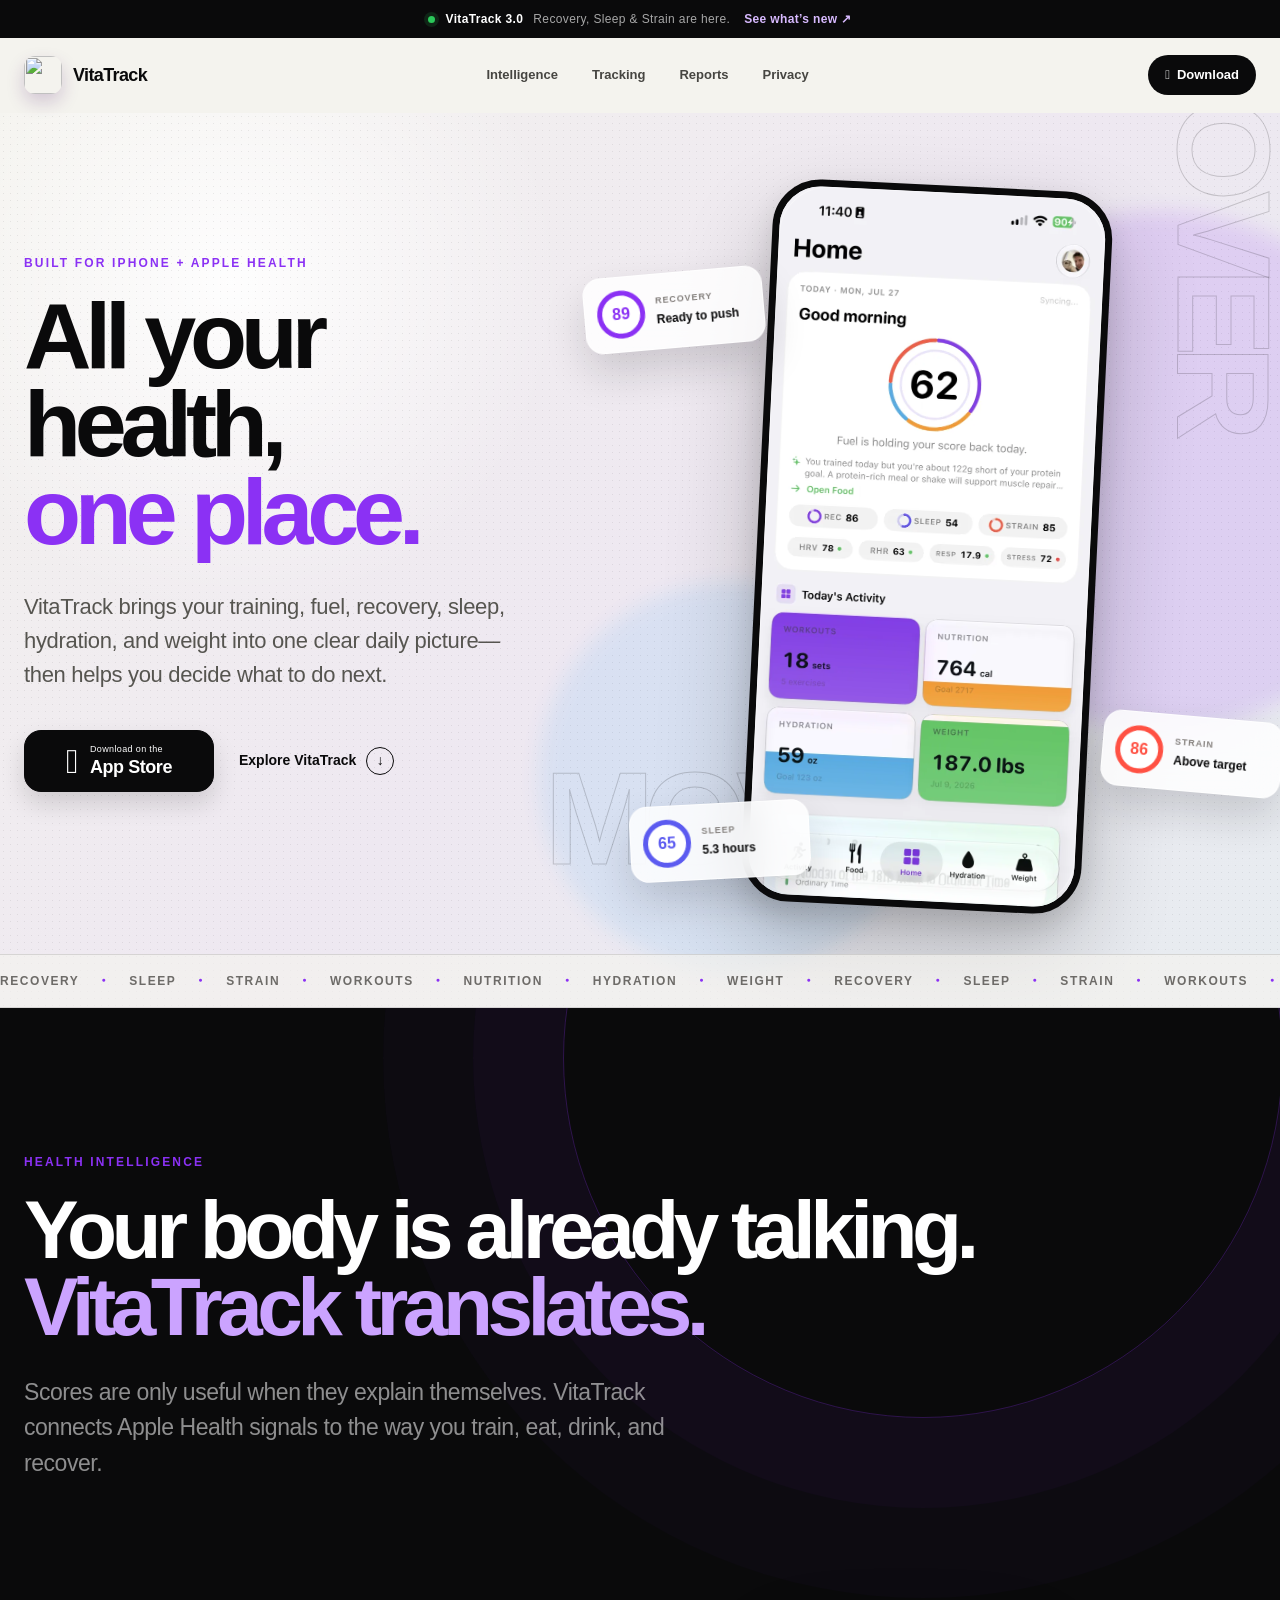
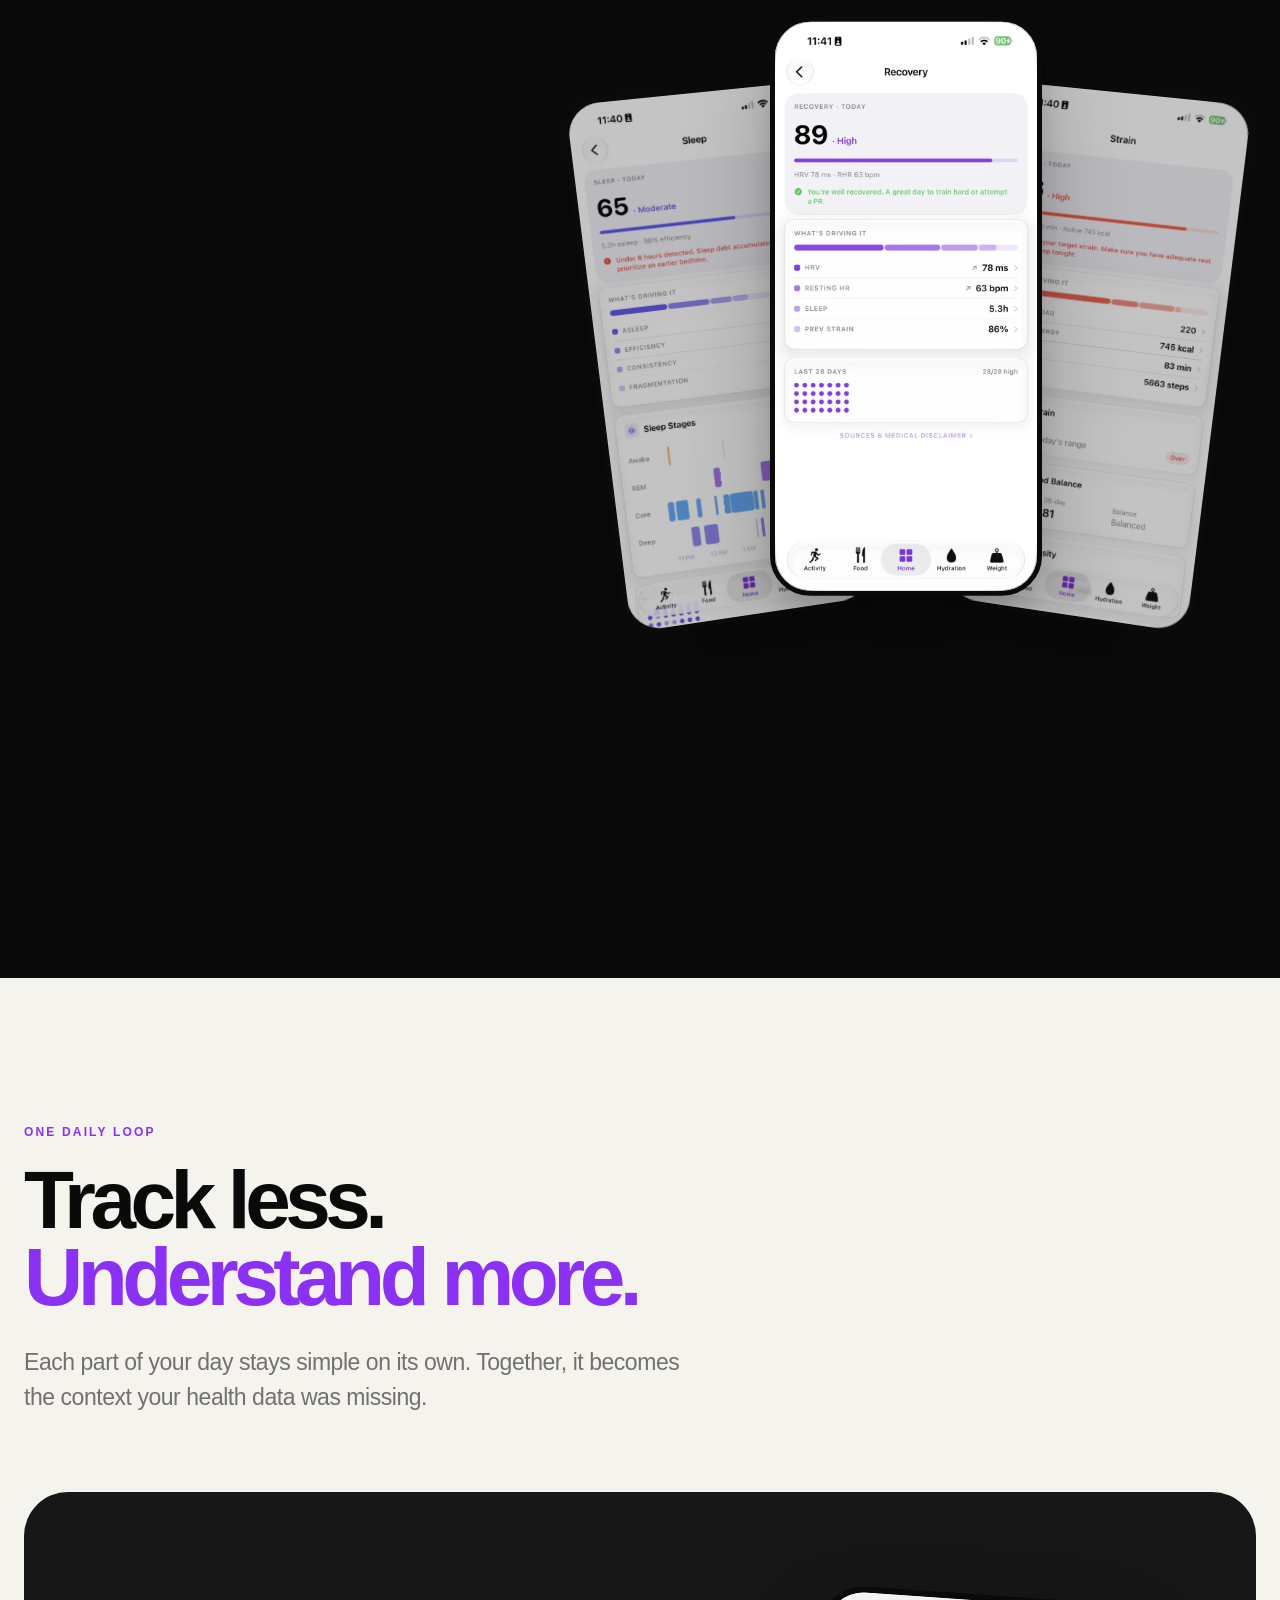
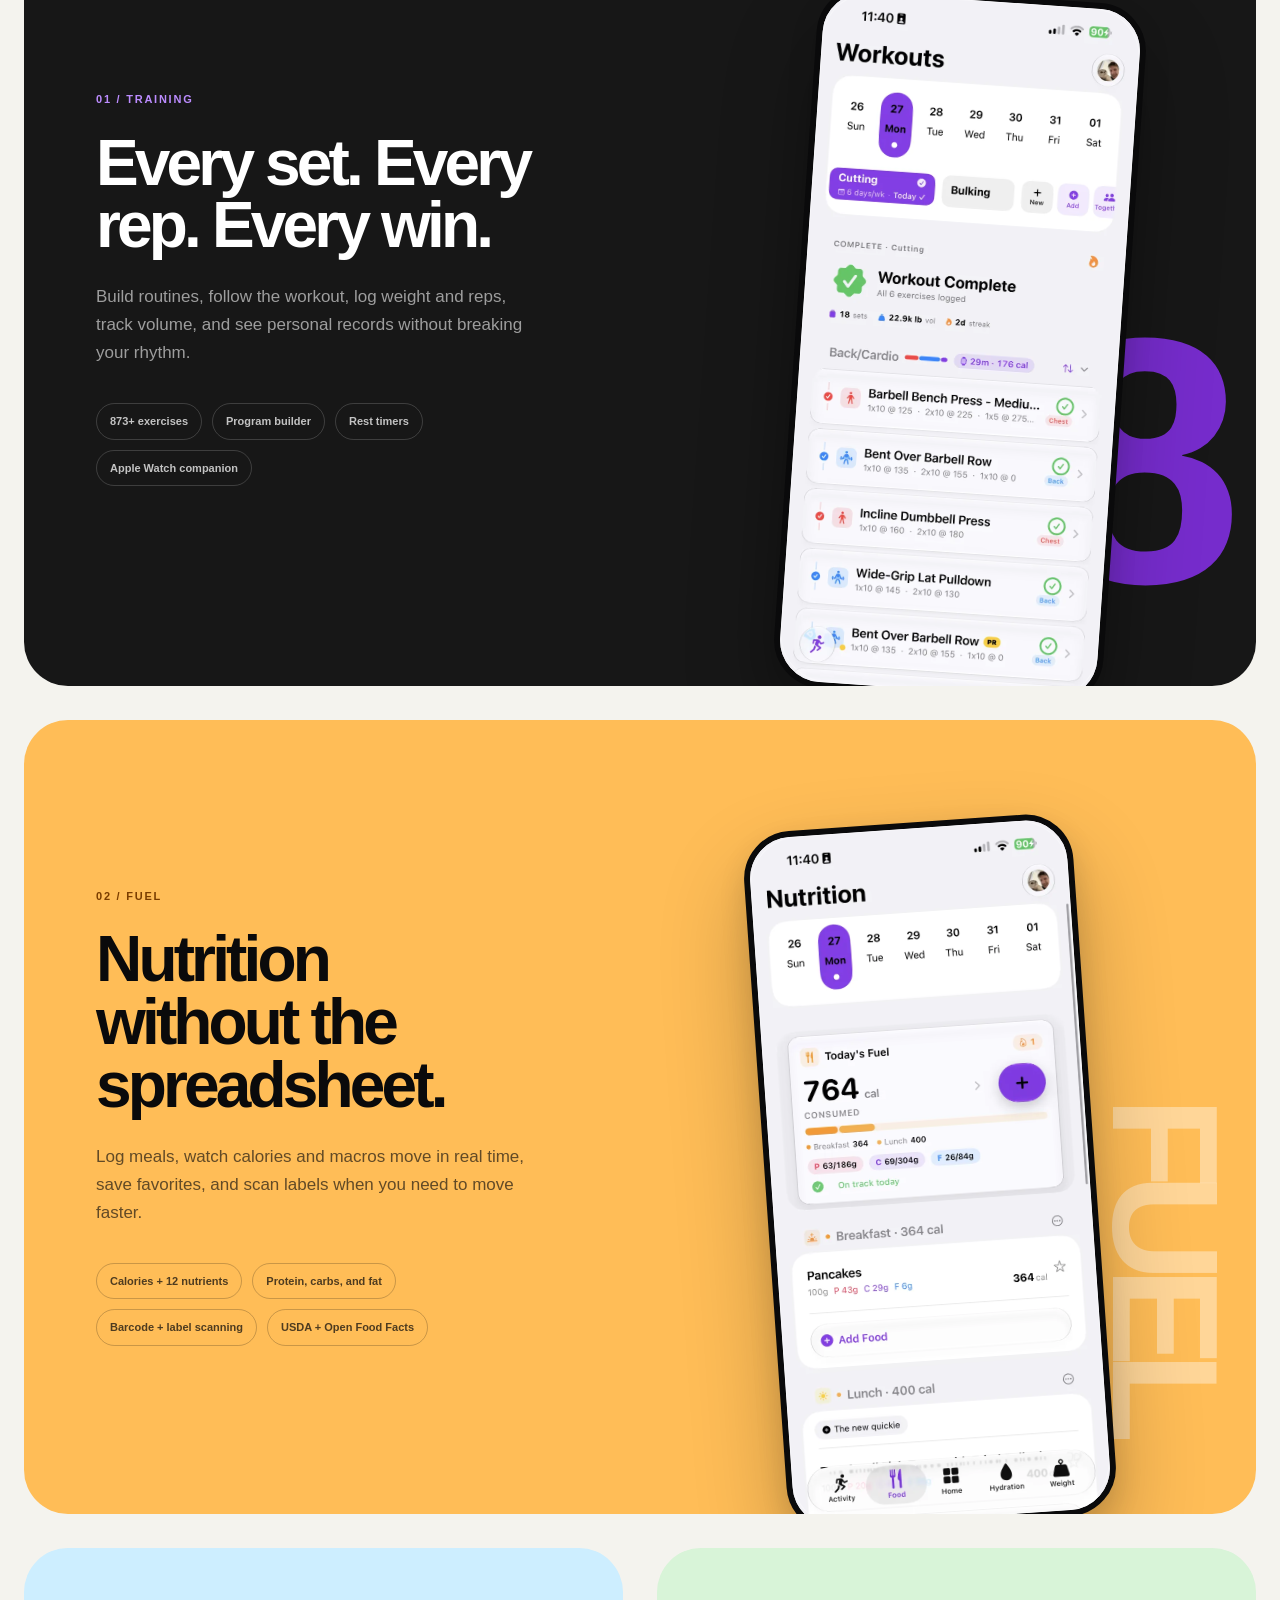
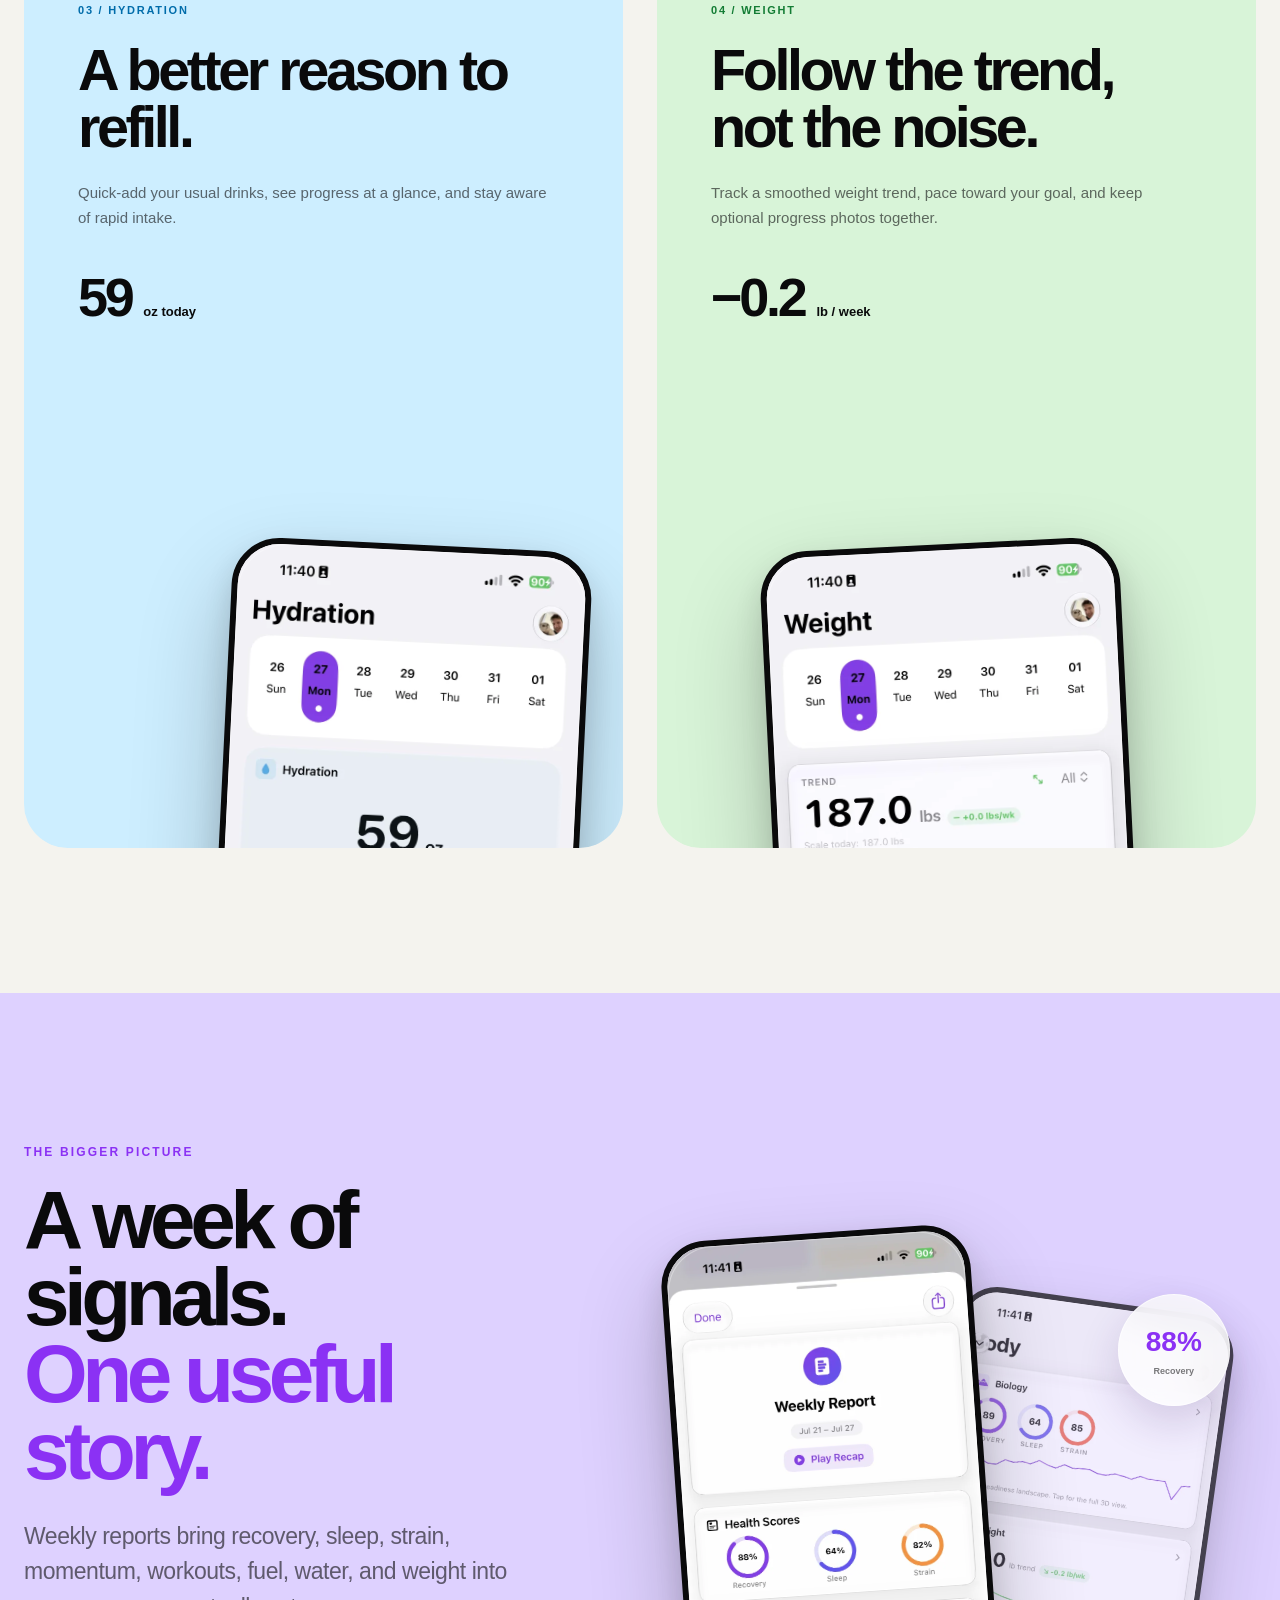
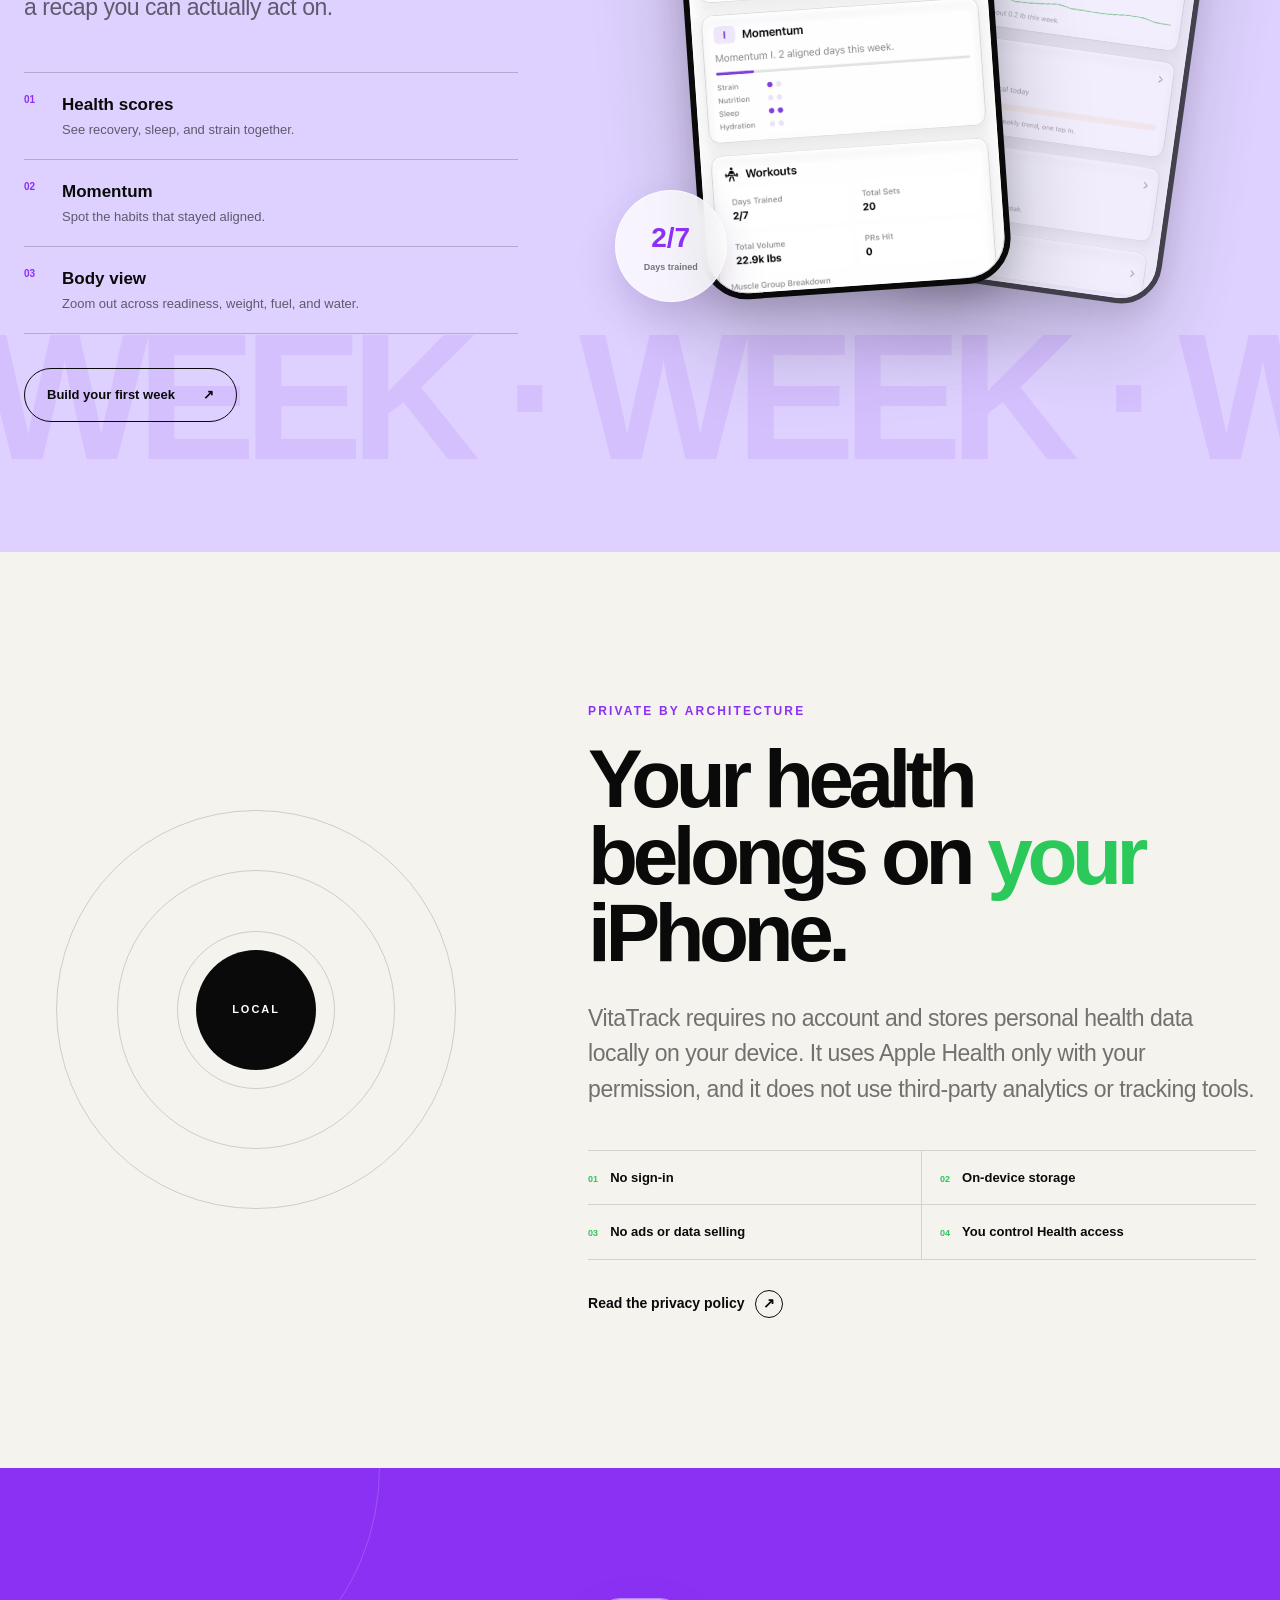
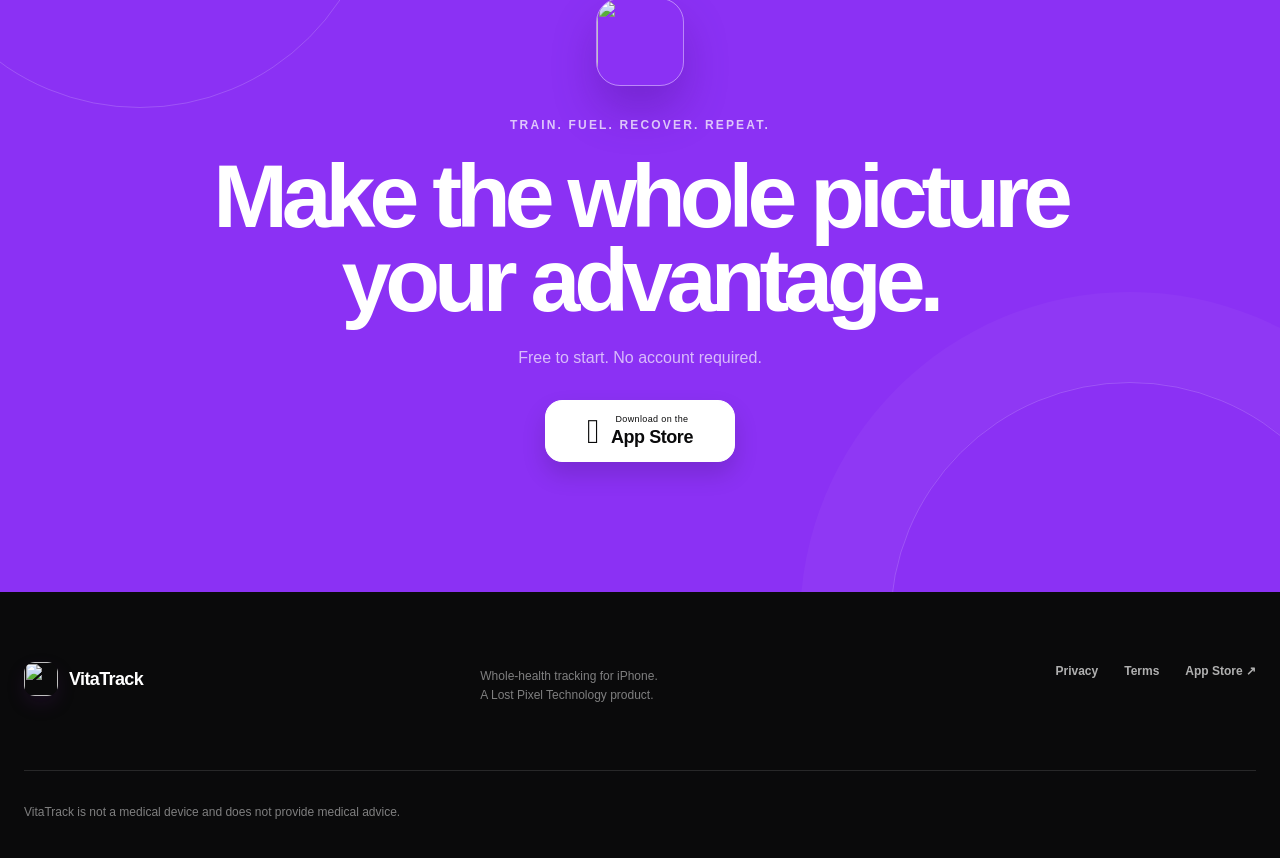
==== index.html @ 25405369 "Refresh VitaTrack product site" ====
<!DOCTYPE html>
<html lang="en">
<head>
  <meta charset="utf-8">
  <meta name="viewport" content="width=device-width, initial-scale=1">
  <title>VitaTrack — All Your Health, One Place</title>
  <meta name="description" content="VitaTrack connects workouts, nutrition, hydration, weight, recovery, sleep, and strain in one private, Apple-first health app.">
  <meta name="theme-color" content="#f4f3ee">
  <meta name="author" content="Lost Pixel Technology">
  <link rel="canonical" href="https://joeyt1103.github.io/VitaTrackSite/">
  <link rel="icon" href="Untitled.png">
  <link rel="apple-touch-icon" href="Untitled.png">
  <meta property="og:type" content="website">
  <meta property="og:title" content="VitaTrack — All Your Health, One Place">
  <meta property="og:description" content="Train, fuel, recover, and understand the full picture—without giving up your data.">
  <meta property="og:url" content="https://joeyt1103.github.io/VitaTrackSite/">
  <meta property="og:image" content="https://joeyt1103.github.io/VitaTrackSite/assets/og.png">
  <meta property="og:image:width" content="1200">
  <meta property="og:image:height" content="630">
  <meta property="og:image:alt" content="VitaTrack — All your health, one place.">
  <meta name="twitter:card" content="summary_large_image">
  <meta name="twitter:title" content="VitaTrack — All Your Health, One Place">
  <meta name="twitter:description" content="One private, Apple-first home for training and health.">
  <meta name="twitter:image" content="https://joeyt1103.github.io/VitaTrackSite/assets/og.png">
  <link rel="stylesheet" href="styleSheet.css">
  <script src="script.js" defer></script>
</head>
<body>
  <a class="skip-link" href="#main">Skip to content</a>
  <div class="scroll-progress" id="scrollProgress" aria-hidden="true"></div>

  <div class="announcement">
    <span class="announcement-dot" aria-hidden="true"></span>
    <span>VitaTrack 3.0</span>
    <span class="announcement-copy">Recovery, Sleep &amp; Strain are here.</span>
    <a href="https://apps.apple.com/app/id6744783922">See what’s new <span aria-hidden="true">↗</span></a>
  </div>

  <header class="site-header" id="siteHeader">
    <nav class="nav container" aria-label="Main navigation">
      <a class="brand" href="#top" aria-label="VitaTrack home">
        <img src="Untitled.png" width="38" height="38" alt="">
        <span>VitaTrack</span>
      </a>

      <div class="nav-links" id="navLinks">
        <a href="#intelligence">Intelligence</a>
        <a href="#tracking">Tracking</a>
        <a href="#reports">Reports</a>
        <a href="#privacy">Privacy</a>
      </div>

      <a class="nav-download" href="https://apps.apple.com/app/id6744783922">
        <span aria-hidden="true"></span> Download
      </a>

      <button class="menu-button" id="menuButton" type="button" aria-expanded="false" aria-controls="mobileMenu" aria-label="Open menu">
        <span></span><span></span>
      </button>
    </nav>

    <div class="mobile-menu" id="mobileMenu" inert>
      <a href="#intelligence">Intelligence</a>
      <a href="#tracking">Tracking</a>
      <a href="#reports">Reports</a>
      <a href="#privacy">Privacy</a>
      <a href="https://apps.apple.com/app/id6744783922">Download on the App Store ↗</a>
    </div>
  </header>

  <main id="main">
    <section class="hero" id="top">
      <div class="hero-aura hero-aura-one" aria-hidden="true"></div>
      <div class="hero-aura hero-aura-two" aria-hidden="true"></div>

      <div class="container hero-grid">
        <div class="hero-copy">
          <p class="eyebrow reveal">Built for iPhone + Apple Health</p>
          <h1 class="reveal" data-delay="70">All your health,<br><span>one place.</span></h1>
          <p class="hero-lede reveal" data-delay="140">
            VitaTrack brings your training, fuel, recovery, sleep, hydration, and weight into one clear daily picture—then helps you decide what to do next.
          </p>

          <div class="hero-actions reveal" data-delay="210">
            <a class="app-store-button" href="https://apps.apple.com/app/id6744783922">
              <span class="apple-mark" aria-hidden="true"></span>
              <span><small>Download on the</small>App Store</span>
            </a>
            <a class="text-link" href="#intelligence">Explore VitaTrack <span aria-hidden="true">↓</span></a>
          </div>

          <ul class="hero-trust reveal" data-delay="280" aria-label="VitaTrack benefits">
            <li><span aria-hidden="true">✓</span> No account required</li>
            <li><span aria-hidden="true">✓</span> Private by design</li>
            <li><span aria-hidden="true">✓</span> Apple Health sync</li>
          </ul>
        </div>

        <div class="hero-stage reveal" data-delay="120">
          <div class="stage-word stage-word-one" aria-hidden="true">RECOVER</div>
          <div class="stage-word stage-word-two" aria-hidden="true">MOVE</div>
          <div class="phone phone-hero">
            <img src="assets/screenshots/home.webp" width="720" height="1565" alt="VitaTrack home dashboard showing a daily health score and activity summary">
          </div>

          <div class="signal-card signal-recovery" aria-hidden="true">
            <span class="signal-ring ring-purple">89</span>
            <span><small>Recovery</small>Ready to push</span>
          </div>
          <div class="signal-card signal-strain" aria-hidden="true">
            <span class="signal-ring ring-red">86</span>
            <span><small>Strain</small>Above target</span>
          </div>
          <div class="signal-card signal-sleep" aria-hidden="true">
            <span class="signal-ring ring-blue">65</span>
            <span><small>Sleep</small>5.3 hours</span>
          </div>
        </div>
      </div>

      <div class="signal-marquee" aria-hidden="true">
        <div class="signal-track">
          <span>Recovery</span><i>●</i><span>Sleep</span><i>●</i><span>Strain</span><i>●</i>
          <span>Workouts</span><i>●</i><span>Nutrition</span><i>●</i><span>Hydration</span><i>●</i>
          <span>Weight</span><i>●</i><span>Recovery</span><i>●</i><span>Sleep</span><i>●</i>
          <span>Strain</span><i>●</i><span>Workouts</span><i>●</i><span>Nutrition</span><i>●</i>
          <span>Hydration</span><i>●</i><span>Weight</span><i>●</i>
        </div>
      </div>
    </section>

    <section class="intelligence" id="intelligence">
      <div class="container">
        <div class="section-heading section-heading-light">
          <p class="eyebrow reveal">Health intelligence</p>
          <h2 class="reveal">Your body is already talking.<br><span>VitaTrack translates.</span></h2>
          <p class="section-intro reveal">
            Scores are only useful when they explain themselves. VitaTrack connects Apple Health signals to the way you train, eat, drink, and recover.
          </p>
        </div>

        <div class="score-story">
          <article class="score-copy reveal">
            <div class="score-step">
              <span>01</span>
              <div>
                <h3>Know your readiness</h3>
                <p>Recovery brings HRV, resting heart rate, recent strain, and sleep together—plus the drivers behind your score.</p>
              </div>
            </div>
            <div class="score-step">
              <span>02</span>
              <div>
                <h3>See what sleep changed</h3>
                <p>Understand duration, efficiency, consistency, fragmentation, sleep stages, and the debt you’re carrying.</p>
              </div>
            </div>
            <div class="score-step">
              <span>03</span>
              <div>
                <h3>Train inside the right range</h3>
                <p>Daily strain, target strain, and training-load balance turn activity into practical guidance.</p>
              </div>
            </div>
          </article>

          <div class="score-screens reveal" data-delay="90">
            <div class="phone phone-score phone-back">
              <img src="assets/screenshots/sleep.webp" width="720" height="1565" loading="lazy" alt="VitaTrack Sleep detail showing score, drivers, and sleep stages">
            </div>
            <div class="phone phone-score phone-front">
              <img src="assets/screenshots/recovery.webp" width="720" height="1565" loading="lazy" alt="VitaTrack Recovery detail showing a high score and its contributing signals">
            </div>
            <div class="phone phone-score phone-side">
              <img src="assets/screenshots/strain.webp" width="720" height="1565" loading="lazy" alt="VitaTrack Strain detail showing target strain and training load">
            </div>
          </div>
        </div>

        <div class="metric-strip reveal">
          <div><strong>HRV</strong><span>Baseline-aware</span></div>
          <div><strong>RHR</strong><span>Trend context</span></div>
          <div><strong>Sleep</strong><span>Stages + debt</span></div>
          <div><strong>Strain</strong><span>Target range</span></div>
          <div><strong>Stress</strong><span>Daily signal</span></div>
        </div>
      </div>
    </section>

    <section class="tracking" id="tracking">
      <div class="container">
        <div class="section-heading">
          <p class="eyebrow reveal">One daily loop</p>
          <h2 class="reveal">Track less.<br><span>Understand more.</span></h2>
          <p class="section-intro reveal">
            Each part of your day stays simple on its own. Together, it becomes the context your health data was missing.
          </p>
        </div>

        <article class="feature-panel feature-workouts reveal">
          <div class="feature-copy">
            <div class="feature-index">01 / Training</div>
            <h3>Every set. Every rep. Every win.</h3>
            <p>Build routines, follow the workout, log weight and reps, track volume, and see personal records without breaking your rhythm.</p>
            <ul class="feature-points">
              <li>873+ exercises</li>
              <li>Program builder</li>
              <li>Rest timers</li>
              <li>Apple Watch companion</li>
            </ul>
          </div>
          <div class="feature-visual">
            <span class="oversize-number" aria-hidden="true">18</span>
            <div class="phone phone-feature">
              <img src="assets/screenshots/workouts.webp" width="720" height="1565" loading="lazy" alt="Completed VitaTrack workout with exercises, sets, volume, calories, and a personal record">
            </div>
          </div>
        </article>

        <article class="feature-panel feature-nutrition reveal">
          <div class="feature-copy">
            <div class="feature-index">02 / Fuel</div>
            <h3>Nutrition without the spreadsheet.</h3>
            <p>Log meals, watch calories and macros move in real time, save favorites, and scan labels when you need to move faster.</p>
            <ul class="feature-points">
              <li>Calories + 12 nutrients</li>
              <li>Protein, carbs, and fat</li>
              <li>Barcode + label scanning</li>
              <li>USDA + Open Food Facts</li>
            </ul>
          </div>
          <div class="feature-visual">
            <span class="oversize-word" aria-hidden="true">FUEL</span>
            <div class="phone phone-feature">
              <img src="assets/screenshots/nutrition.webp" width="720" height="1565" loading="lazy" alt="VitaTrack nutrition screen showing calories, meals, and macronutrient progress">
            </div>
          </div>
        </article>

        <div class="feature-split">
          <article class="feature-card feature-hydration reveal">
            <div class="feature-card-copy">
              <div class="feature-index">03 / Hydration</div>
              <h3>A better reason to refill.</h3>
              <p>Quick-add your usual drinks, see progress at a glance, and stay aware of rapid intake.</p>
              <span class="feature-stat">59 <small>oz today</small></span>
            </div>
            <div class="phone phone-card">
              <img src="assets/screenshots/hydration.webp" width="720" height="1565" loading="lazy" alt="VitaTrack hydration screen with daily progress and quick-add drink controls">
            </div>
          </article>

          <article class="feature-card feature-weight reveal" data-delay="90">
            <div class="feature-card-copy">
              <div class="feature-index">04 / Weight</div>
              <h3>Follow the trend, not the noise.</h3>
              <p>Track a smoothed weight trend, pace toward your goal, and keep optional progress photos together.</p>
              <span class="feature-stat">−0.2 <small>lb / week</small></span>
            </div>
            <div class="phone phone-card">
              <img src="assets/screenshots/weight.webp" width="720" height="1565" loading="lazy" alt="VitaTrack weight screen showing trend, target, and progress photo option">
            </div>
          </article>
        </div>
      </div>
    </section>

    <section class="reports" id="reports">
      <div class="reports-grid container">
        <div class="reports-copy">
          <p class="eyebrow reveal">The bigger picture</p>
          <h2 class="reveal">A week of signals.<br><span>One useful story.</span></h2>
          <p class="section-intro reveal">
            Weekly reports bring recovery, sleep, strain, momentum, workouts, fuel, water, and weight into a recap you can actually act on.
          </p>

          <div class="report-list reveal">
            <div><span>01</span><p><strong>Health scores</strong>See recovery, sleep, and strain together.</p></div>
            <div><span>02</span><p><strong>Momentum</strong>Spot the habits that stayed aligned.</p></div>
            <div><span>03</span><p><strong>Body view</strong>Zoom out across readiness, weight, fuel, and water.</p></div>
          </div>

          <a class="outline-button reveal" href="https://apps.apple.com/app/id6744783922">Build your first week <span aria-hidden="true">↗</span></a>
        </div>

        <div class="report-stage reveal" data-delay="90">
          <div class="report-badge badge-one" aria-hidden="true">88%<small>Recovery</small></div>
          <div class="report-badge badge-two" aria-hidden="true">2/7<small>Days trained</small></div>
          <div class="phone phone-report phone-report-back">
            <img src="assets/screenshots/body.webp" width="720" height="1565" loading="lazy" alt="VitaTrack Body overview with biology, weight, fuel, water, and momentum cards">
          </div>
          <div class="phone phone-report phone-report-front">
            <img src="assets/screenshots/weekly-report.webp" width="720" height="1565" loading="lazy" alt="VitaTrack weekly report with health scores, momentum, and workout totals">
          </div>
        </div>
      </div>
    </section>

    <section class="privacy" id="privacy">
      <div class="container privacy-grid">
        <div class="privacy-mark reveal" aria-hidden="true">
          <span class="privacy-ring"></span>
          <span class="privacy-core">LOCAL</span>
        </div>
        <div class="privacy-copy">
          <p class="eyebrow reveal">Private by architecture</p>
          <h2 class="reveal">Your health belongs on <span>your</span> iPhone.</h2>
          <p class="section-intro reveal">
            VitaTrack requires no account and stores personal health data locally on your device. It uses Apple Health only with your permission, and it does not use third-party analytics or tracking tools.
          </p>
          <ul class="privacy-list reveal">
            <li><span>01</span>No sign-in</li>
            <li><span>02</span>On-device storage</li>
            <li><span>03</span>No ads or data selling</li>
            <li><span>04</span>You control Health access</li>
          </ul>
          <a class="text-link reveal" href="Privacy Policy.html">Read the privacy policy <span aria-hidden="true">↗</span></a>
        </div>
      </div>
    </section>

    <section class="final-cta">
      <div class="container final-cta-inner reveal">
        <img src="Untitled.png" width="88" height="88" alt="">
        <p class="eyebrow">Train. Fuel. Recover. Repeat.</p>
        <h2>Make the whole picture<br>your advantage.</h2>
        <p>Free to start. No account required.</p>
        <a class="app-store-button app-store-button-light" href="https://apps.apple.com/app/id6744783922">
          <span class="apple-mark" aria-hidden="true"></span>
          <span><small>Download on the</small>App Store</span>
        </a>
      </div>
    </section>
  </main>

  <footer class="footer">
    <div class="container footer-grid">
      <a class="brand footer-brand" href="#top">
        <img src="Untitled.png" width="34" height="34" alt="">
        <span>VitaTrack</span>
      </a>
      <p>Whole-health tracking for iPhone.<br>A Lost Pixel Technology product.</p>
      <div class="footer-links">
        <a href="Privacy Policy.html">Privacy</a>
        <a href="Terms of Service.html">Terms</a>
        <a href="https://apps.apple.com/app/id6744783922">App Store ↗</a>
      </div>
      <p class="footer-note">VitaTrack is not a medical device and does not provide medical advice.</p>
    </div>
  </footer>
</body>
</html>
---- styleSheet.css ----
:root {
  --ink: #0a0a0b;
  --paper: #f4f3ee;
  --paper-deep: #e9e7df;
  --white: #fff;
  --muted: #72716e;
  --line: rgba(10, 10, 11, 0.14);
  --purple: #8b31f4;
  --purple-soft: #ded1ff;
  --blue: #2b9cf4;
  --blue-soft: #cdeeff;
  --green: #2bc85a;
  --orange: #ff9914;
  --orange-soft: #ffbd57;
  --red: #ff5143;
  --display: "SF Pro Rounded", "Avenir Next", "Helvetica Neue", sans-serif;
  --body: "Avenir Next", "SF Pro Text", -apple-system, BlinkMacSystemFont, sans-serif;
  --radius-sm: 16px;
  --radius-md: 28px;
  --radius-lg: 44px;
  --radius-xl: 64px;
  --shadow-phone: 0 42px 90px rgba(0, 0, 0, 0.24), 0 12px 28px rgba(0, 0, 0, 0.12);
  --ease: cubic-bezier(0.22, 1, 0.36, 1);
}

*,
*::before,
*::after {
  box-sizing: border-box;
}

html {
  scroll-behavior: smooth;
}

body {
  margin: 0;
  background: var(--paper);
  color: var(--ink);
  font-family: var(--body);
  font-size: 16px;
  line-height: 1.5;
  -webkit-font-smoothing: antialiased;
  overflow-x: hidden;
}

body.menu-open {
  overflow: hidden;
}

img {
  display: block;
  max-width: 100%;
}

a {
  color: inherit;
  text-decoration: none;
}

button,
a {
  -webkit-tap-highlight-color: transparent;
}

button {
  font: inherit;
}

::selection {
  background: var(--purple);
  color: var(--white);
}

.skip-link {
  position: fixed;
  top: 12px;
  left: 12px;
  z-index: 9999;
  padding: 10px 16px;
  border-radius: 999px;
  background: var(--ink);
  color: var(--white);
  transform: translateY(-180%);
  transition: transform 180ms ease;
}

.skip-link:focus {
  transform: translateY(0);
}

:focus-visible {
  outline: 3px solid var(--blue);
  outline-offset: 4px;
}

.container {
  width: min(1240px, calc(100% - 48px));
  margin-inline: auto;
}

.scroll-progress {
  position: fixed;
  inset: 0 auto auto 0;
  z-index: 1000;
  width: 0;
  height: 3px;
  background: linear-gradient(90deg, var(--purple), var(--red), var(--orange), var(--green), var(--blue));
  pointer-events: none;
}

.announcement {
  min-height: 38px;
  padding: 8px 24px;
  display: flex;
  align-items: center;
  justify-content: center;
  gap: 10px;
  background: var(--ink);
  color: var(--white);
  font-size: 12px;
  font-weight: 700;
  letter-spacing: 0.03em;
}

.announcement-dot {
  width: 7px;
  height: 7px;
  border-radius: 50%;
  background: var(--green);
  box-shadow: 0 0 0 4px rgba(43, 200, 90, 0.14);
}

.announcement-copy {
  color: rgba(255, 255, 255, 0.64);
  font-weight: 500;
}

.announcement a {
  margin-left: 4px;
  color: #d8baff;
}

.site-header {
  position: sticky;
  top: 0;
  z-index: 100;
  border-bottom: 1px solid transparent;
  transition: background 240ms ease, border-color 240ms ease, backdrop-filter 240ms ease;
}

.site-header.scrolled {
  background: rgba(244, 243, 238, 0.82);
  border-color: var(--line);
  backdrop-filter: blur(20px) saturate(160%);
  -webkit-backdrop-filter: blur(20px) saturate(160%);
}

.nav {
  min-height: 74px;
  display: flex;
  align-items: center;
  justify-content: space-between;
}

.brand {
  display: inline-flex;
  align-items: center;
  gap: 11px;
  font-family: var(--display);
  font-size: 18px;
  font-weight: 750;
  letter-spacing: -0.035em;
}

.brand img {
  width: 38px;
  height: 38px;
  border-radius: 11px;
  box-shadow: 0 8px 18px rgba(79, 27, 112, 0.2);
}

.nav-links {
  display: flex;
  align-items: center;
  gap: 34px;
}

.nav-links a,
.footer-links a {
  position: relative;
  color: #464541;
  font-size: 13px;
  font-weight: 650;
}

.nav-links a::after,
.footer-links a::after {
  content: "";
  position: absolute;
  right: 0;
  bottom: -6px;
  left: 0;
  height: 1px;
  background: currentColor;
  transform: scaleX(0);
  transform-origin: right;
  transition: transform 240ms var(--ease);
}

.nav-links a:hover::after,
.footer-links a:hover::after {
  transform: scaleX(1);
  transform-origin: left;
}

.nav-download {
  display: inline-flex;
  align-items: center;
  gap: 7px;
  min-height: 40px;
  padding: 0 17px;
  border-radius: 999px;
  background: var(--ink);
  color: var(--white);
  font-size: 13px;
  font-weight: 700;
  transition: transform 220ms var(--ease), background 220ms ease;
}

.nav-download:hover {
  background: var(--purple);
  transform: translateY(-2px);
}

.menu-button,
.mobile-menu {
  display: none;
}

.hero {
  position: relative;
  isolation: isolate;
  min-height: calc(100svh - 112px);
  overflow: hidden;
}

.hero::before {
  content: "";
  position: absolute;
  inset: 0;
  z-index: -3;
  background:
    radial-gradient(circle at 18% 19%, rgba(255, 255, 255, 0.92), transparent 26%),
    linear-gradient(135deg, var(--paper) 0%, #eee8f1 51%, #e7ecf0 100%);
}

.hero::after {
  content: "";
  position: absolute;
  inset: 0;
  z-index: -2;
  opacity: 0.16;
  background-image: radial-gradient(rgba(0, 0, 0, 0.48) 0.55px, transparent 0.7px);
  background-size: 7px 7px;
  pointer-events: none;
}

.hero-aura {
  position: absolute;
  z-index: -1;
  border-radius: 50%;
  filter: blur(10px);
  opacity: 0.8;
  pointer-events: none;
}

.hero-aura-one {
  top: 11%;
  right: -11%;
  width: 520px;
  height: 520px;
  background: rgba(139, 49, 244, 0.18);
}

.hero-aura-two {
  bottom: 4%;
  left: 42%;
  width: 390px;
  height: 390px;
  background: rgba(43, 156, 244, 0.13);
}

.hero-grid {
  min-height: 780px;
  padding-block: 72px 100px;
  display: grid;
  grid-template-columns: minmax(0, 0.86fr) minmax(480px, 1.14fr);
  align-items: center;
  gap: 76px;
}

.hero-copy {
  position: relative;
  z-index: 5;
  max-width: 650px;
}

.eyebrow {
  margin: 0 0 20px;
  color: var(--purple);
  font-size: 12px;
  font-weight: 800;
  letter-spacing: 0.18em;
  text-transform: uppercase;
}

.hero h1,
.section-heading h2,
.reports-copy h2,
.privacy-copy h2,
.final-cta h2 {
  margin: 0;
  font-family: var(--display);
  font-weight: 760;
  letter-spacing: -0.067em;
  line-height: 0.94;
}

.hero h1 {
  max-width: 700px;
  font-size: clamp(66px, 7.3vw, 112px);
}

.hero h1 span {
  color: var(--purple);
}

.hero-lede {
  max-width: 620px;
  margin: 34px 0 0;
  color: #565550;
  font-size: clamp(18px, 1.8vw, 22px);
  line-height: 1.55;
  letter-spacing: -0.015em;
}

.hero-actions {
  margin-top: 38px;
  display: flex;
  align-items: center;
  gap: 25px;
}

.app-store-button {
  min-width: 190px;
  min-height: 62px;
  padding: 10px 20px;
  border: 1px solid var(--ink);
  border-radius: 17px;
  display: inline-flex;
  align-items: center;
  justify-content: center;
  gap: 12px;
  background: var(--ink);
  color: var(--white);
  font-size: 18px;
  font-weight: 650;
  letter-spacing: -0.025em;
  line-height: 1.02;
  box-shadow: 0 12px 24px rgba(0, 0, 0, 0.14);
  transition: transform 250ms var(--ease), box-shadow 250ms ease;
}

.app-store-button:hover {
  transform: translateY(-4px);
  box-shadow: 0 18px 32px rgba(0, 0, 0, 0.2);
}

.app-store-button small {
  display: block;
  margin-bottom: 4px;
  font-size: 9px;
  font-weight: 500;
  letter-spacing: 0.04em;
}

.apple-mark {
  font-family: -apple-system, BlinkMacSystemFont, sans-serif;
  font-size: 34px;
  line-height: 1;
}

.text-link {
  display: inline-flex;
  align-items: center;
  gap: 10px;
  font-size: 14px;
  font-weight: 750;
}

.text-link span {
  display: grid;
  width: 28px;
  height: 28px;
  place-items: center;
  border: 1px solid currentColor;
  border-radius: 50%;
  transition: transform 250ms var(--ease), background 250ms ease, color 250ms ease;
}

.text-link:hover span {
  background: var(--ink);
  color: var(--white);
  transform: translate(2px, -2px);
}

.hero-trust {
  margin: 30px 0 0;
  padding: 0;
  display: flex;
  flex-wrap: wrap;
  gap: 12px 22px;
  color: #6d6b66;
  font-size: 11px;
  font-weight: 650;
  list-style: none;
}

.hero-trust span {
  margin-right: 5px;
  color: var(--green);
}

.hero-stage {
  position: relative;
  min-height: 690px;
  display: grid;
  place-items: center;
  perspective: 1400px;
}

.stage-word {
  position: absolute;
  z-index: -1;
  font-family: var(--display);
  font-size: 132px;
  font-weight: 850;
  letter-spacing: -0.08em;
  line-height: 0.8;
  -webkit-text-stroke: 1px rgba(10, 10, 11, 0.18);
  color: transparent;
  user-select: none;
}

.stage-word-one {
  top: 6%;
  right: -3%;
  transform: rotate(90deg) translateX(35%);
  transform-origin: right top;
}

.stage-word-two {
  bottom: 5%;
  left: -8%;
}

.phone {
  position: relative;
  overflow: hidden;
  background: #f2f2f5;
  border: 7px solid var(--ink);
  border-radius: 48px;
  box-shadow: var(--shadow-phone);
}

.phone::after {
  content: "";
  position: absolute;
  inset: 0;
  border-radius: inherit;
  box-shadow: inset 0 0 0 1px rgba(255, 255, 255, 0.34);
  pointer-events: none;
}

.phone img {
  width: 100%;
  height: auto;
}

.phone-hero {
  z-index: 2;
  width: 340px;
  transform: rotate(2.8deg);
  animation: phone-float 7s ease-in-out infinite;
}

@keyframes phone-float {
  0%, 100% { transform: rotate(2.8deg) translateY(0); }
  50% { transform: rotate(1.7deg) translateY(-13px); }
}

.signal-card {
  position: absolute;
  z-index: 4;
  min-width: 180px;
  padding: 13px 16px 13px 12px;
  display: flex;
  align-items: center;
  gap: 11px;
  border: 1px solid rgba(255, 255, 255, 0.68);
  border-radius: 18px;
  background: rgba(255, 255, 255, 0.83);
  box-shadow: 0 20px 42px rgba(20, 17, 25, 0.16);
  backdrop-filter: blur(18px);
  -webkit-backdrop-filter: blur(18px);
  font-size: 12px;
  font-weight: 700;
}

.signal-card small {
  display: block;
  margin-bottom: 3px;
  color: #85817e;
  font-size: 9px;
  font-weight: 800;
  letter-spacing: 0.1em;
  text-transform: uppercase;
}

.signal-ring {
  width: 48px;
  height: 48px;
  display: grid;
  place-items: center;
  flex: 0 0 auto;
  border: 5px solid currentColor;
  border-radius: 50%;
  background: var(--white);
  color: var(--purple);
  font-family: var(--display);
  font-size: 16px;
  font-weight: 800;
}

.ring-red { color: var(--red); }
.ring-blue { color: #5c5bf0; }

.signal-recovery {
  top: 12%;
  left: -2%;
  transform: rotate(-5deg);
}

.signal-strain {
  right: -4%;
  bottom: 16%;
  transform: rotate(5deg);
}

.signal-sleep {
  bottom: 4%;
  left: 5%;
  transform: rotate(-3deg);
}

.signal-marquee {
  position: absolute;
  right: 0;
  bottom: 0;
  left: 0;
  overflow: hidden;
  border-block: 1px solid rgba(10, 10, 11, 0.12);
  background: rgba(244, 243, 238, 0.7);
}

.signal-track {
  width: max-content;
  min-height: 52px;
  display: flex;
  align-items: center;
  gap: 22px;
  animation: marquee 26s linear infinite;
  color: #6d6b68;
  font-family: var(--display);
  font-size: 12px;
  font-weight: 750;
  letter-spacing: 0.13em;
  text-transform: uppercase;
}

.signal-track i {
  color: var(--purple);
  font-size: 7px;
  font-style: normal;
}

@keyframes marquee {
  from { transform: translateX(0); }
  to { transform: translateX(-50%); }
}

.intelligence {
  position: relative;
  overflow: hidden;
  padding: 145px 0 118px;
  background: var(--ink);
  color: var(--white);
}

.intelligence::before {
  content: "";
  position: absolute;
  top: -310px;
  left: 44%;
  width: 720px;
  height: 720px;
  border: 1px solid rgba(139, 49, 244, 0.28);
  border-radius: 50%;
  box-shadow:
    0 0 0 90px rgba(139, 49, 244, 0.035),
    0 0 0 180px rgba(139, 49, 244, 0.025);
  pointer-events: none;
}

.section-heading {
  max-width: 970px;
  margin-bottom: 76px;
}

.section-heading h2,
.reports-copy h2,
.privacy-copy h2 {
  font-size: clamp(52px, 6.4vw, 92px);
}

.section-heading h2 span,
.reports-copy h2 span {
  color: var(--purple);
}

.section-heading-light h2 span {
  color: #cba3ff;
}

.section-intro {
  max-width: 680px;
  margin: 30px 0 0;
  color: var(--muted);
  font-size: clamp(18px, 2vw, 23px);
  line-height: 1.55;
  letter-spacing: -0.02em;
}

.section-heading-light .section-intro {
  color: rgba(255, 255, 255, 0.54);
}

.score-story {
  display: grid;
  grid-template-columns: 0.78fr 1.22fr;
  align-items: center;
  gap: 84px;
}

.score-copy {
  position: relative;
  z-index: 5;
}

.score-step {
  padding: 28px 0;
  display: grid;
  grid-template-columns: 42px 1fr;
  gap: 18px;
  border-top: 1px solid rgba(255, 255, 255, 0.15);
}

.score-step:last-child {
  border-bottom: 1px solid rgba(255, 255, 255, 0.15);
}

.score-step > span {
  color: #cba3ff;
  font-size: 11px;
  font-weight: 800;
}

.score-step h3 {
  margin: -3px 0 7px;
  font-family: var(--display);
  font-size: 23px;
  letter-spacing: -0.035em;
}

.score-step p {
  margin: 0;
  color: rgba(255, 255, 255, 0.56);
  font-size: 14px;
  line-height: 1.65;
}

.score-screens {
  position: relative;
  min-height: 720px;
  perspective: 1500px;
}

.phone-score {
  position: absolute;
  top: 50%;
  left: 50%;
  width: 272px;
  border-width: 5px;
  border-radius: 40px;
  transform-origin: center bottom;
}

.phone-back {
  z-index: 1;
  transform: translate(-106%, -48%) rotateY(8deg) rotate(-7deg) scale(0.92);
  opacity: 0.76;
}

.phone-front {
  z-index: 3;
  transform: translate(-50%, -52%);
}

.phone-side {
  z-index: 2;
  transform: translate(8%, -48%) rotateY(-8deg) rotate(7deg) scale(0.92);
  opacity: 0.76;
}

.metric-strip {
  margin-top: 76px;
  display: grid;
  grid-template-columns: repeat(5, 1fr);
  border: 1px solid rgba(255, 255, 255, 0.16);
  border-radius: 24px;
  overflow: hidden;
}

.metric-strip div {
  min-height: 104px;
  padding: 21px;
  display: flex;
  flex-direction: column;
  justify-content: center;
  border-right: 1px solid rgba(255, 255, 255, 0.14);
}

.metric-strip div:last-child {
  border-right: 0;
}

.metric-strip strong {
  font-family: var(--display);
  font-size: 21px;
  letter-spacing: -0.03em;
}

.metric-strip span {
  margin-top: 4px;
  color: rgba(255, 255, 255, 0.42);
  font-size: 11px;
}

.tracking {
  padding: 145px 0;
}

.feature-panel {
  position: relative;
  min-height: 760px;
  margin-bottom: 34px;
  padding: 72px;
  display: grid;
  grid-template-columns: 0.85fr 1.15fr;
  align-items: center;
  gap: 60px;
  overflow: hidden;
  border-radius: var(--radius-lg);
}

.feature-workouts {
  background: #171717;
  color: var(--white);
}

.feature-nutrition {
  background: var(--orange-soft);
  color: var(--ink);
}

.feature-copy {
  position: relative;
  z-index: 5;
  max-width: 500px;
}

.feature-index {
  margin-bottom: 24px;
  font-size: 11px;
  font-weight: 800;
  letter-spacing: 0.16em;
  text-transform: uppercase;
}

.feature-workouts .feature-index {
  color: #bc8cff;
}

.feature-nutrition .feature-index {
  color: #7a3d00;
}

.feature-copy h3,
.feature-card h3 {
  margin: 0;
  font-family: var(--display);
  font-size: clamp(44px, 5vw, 72px);
  font-weight: 760;
  letter-spacing: -0.06em;
  line-height: 0.98;
}

.feature-copy > p,
.feature-card-copy > p {
  margin: 26px 0 0;
  color: rgba(255, 255, 255, 0.58);
  font-size: 17px;
  line-height: 1.65;
}

.feature-nutrition .feature-copy > p {
  color: rgba(10, 10, 11, 0.64);
}

.feature-points {
  margin: 36px 0 0;
  padding: 0;
  display: flex;
  flex-wrap: wrap;
  gap: 10px;
  list-style: none;
}

.feature-points li {
  padding: 9px 13px;
  border: 1px solid rgba(255, 255, 255, 0.17);
  border-radius: 999px;
  color: rgba(255, 255, 255, 0.74);
  font-size: 11px;
  font-weight: 700;
}

.feature-nutrition .feature-points li {
  border-color: rgba(10, 10, 11, 0.22);
  color: rgba(10, 10, 11, 0.72);
}

.feature-visual {
  position: relative;
  min-height: 650px;
  display: grid;
  place-items: center;
}

.phone-feature {
  position: absolute;
  top: 30px;
  right: 10%;
  z-index: 2;
  width: 330px;
  border-width: 6px;
  border-radius: 48px;
  transform: rotate(4deg);
}

.feature-nutrition .phone-feature {
  right: 15%;
  transform: rotate(-4deg);
}

.oversize-number,
.oversize-word {
  position: absolute;
  z-index: 1;
  font-family: var(--display);
  font-weight: 850;
  letter-spacing: -0.1em;
  line-height: 0.8;
  user-select: none;
}

.oversize-number {
  right: -4%;
  bottom: 2%;
  color: rgba(139, 49, 244, 0.82);
  font-size: 350px;
}

.oversize-word {
  right: -7%;
  bottom: 2%;
  color: rgba(255, 255, 255, 0.39);
  font-size: 150px;
  writing-mode: vertical-rl;
}

.feature-split {
  display: grid;
  grid-template-columns: 1fr 1fr;
  gap: 34px;
}

.feature-card {
  position: relative;
  min-height: 900px;
  padding: 54px;
  overflow: hidden;
  border-radius: var(--radius-lg);
}

.feature-hydration {
  background: var(--blue-soft);
}

.feature-weight {
  background: #d8f4d8;
}

.feature-hydration .feature-index {
  color: #006caa;
}

.feature-weight .feature-index {
  color: #137c34;
}

.feature-card h3 {
  max-width: 450px;
  font-size: clamp(42px, 4.5vw, 64px);
}

.feature-card-copy > p {
  max-width: 480px;
  color: rgba(10, 10, 11, 0.6);
  font-size: 15px;
}

.feature-stat {
  display: block;
  margin-top: 26px;
  font-family: var(--display);
  font-size: 54px;
  font-weight: 800;
  letter-spacing: -0.06em;
}

.feature-stat small {
  font-size: 13px;
  font-weight: 700;
  letter-spacing: 0;
}

.phone-card {
  position: absolute;
  right: 8%;
  bottom: -465px;
  width: 360px;
  border-width: 6px;
  border-radius: 48px;
  transform: rotate(2.8deg);
}

.feature-weight .phone-card {
  left: 50%;
  transform: translateX(-50%) rotate(-2.8deg);
}

.reports {
  position: relative;
  overflow: hidden;
  padding: 150px 0 130px;
  background: var(--purple-soft);
}

.reports::after {
  content: "WEEK  ·  WEEK  ·  WEEK";
  position: absolute;
  right: -25px;
  bottom: 20px;
  left: -20px;
  color: rgba(139, 49, 244, 0.1);
  font-family: var(--display);
  font-size: clamp(100px, 14vw, 210px);
  font-weight: 850;
  letter-spacing: -0.07em;
  white-space: nowrap;
  pointer-events: none;
}

.reports-grid {
  position: relative;
  z-index: 2;
  display: grid;
  grid-template-columns: 0.86fr 1.14fr;
  align-items: center;
  gap: 84px;
}

.reports-copy .section-intro {
  color: rgba(10, 10, 11, 0.6);
}

.report-list {
  margin-top: 46px;
  border-top: 1px solid rgba(10, 10, 11, 0.2);
}

.report-list > div {
  padding: 19px 0;
  display: grid;
  grid-template-columns: 38px 1fr;
  border-bottom: 1px solid rgba(10, 10, 11, 0.2);
}

.report-list span {
  color: var(--purple);
  font-size: 10px;
  font-weight: 800;
}

.report-list p {
  margin: 0;
  color: rgba(10, 10, 11, 0.6);
  font-size: 13px;
}

.report-list strong {
  display: block;
  margin-bottom: 3px;
  color: var(--ink);
  font-family: var(--display);
  font-size: 17px;
}

.outline-button {
  min-height: 54px;
  margin-top: 34px;
  padding: 0 22px;
  display: inline-flex;
  align-items: center;
  gap: 28px;
  border: 1px solid var(--ink);
  border-radius: 999px;
  font-size: 13px;
  font-weight: 750;
  transition: background 220ms ease, color 220ms ease, transform 220ms var(--ease);
}

.outline-button:hover {
  background: var(--ink);
  color: var(--white);
  transform: translateY(-3px);
}

.report-stage {
  position: relative;
  min-height: 780px;
}

.phone-report {
  position: absolute;
  top: 50%;
  left: 50%;
  width: 310px;
  border-width: 6px;
  border-radius: 46px;
}

.phone-report-back {
  z-index: 1;
  transform: translate(-8%, -48%) rotate(8deg) scale(0.9);
  opacity: 0.72;
}

.phone-report-front {
  z-index: 2;
  transform: translate(-80%, -53%) rotate(-4deg);
}

.report-badge {
  position: absolute;
  z-index: 4;
  width: 112px;
  height: 112px;
  display: grid;
  place-content: center;
  border: 1px solid rgba(255, 255, 255, 0.64);
  border-radius: 50%;
  background: rgba(255, 255, 255, 0.78);
  box-shadow: 0 18px 40px rgba(64, 31, 104, 0.17);
  backdrop-filter: blur(16px);
  -webkit-backdrop-filter: blur(16px);
  color: var(--purple);
  font-family: var(--display);
  font-size: 28px;
  font-weight: 800;
  text-align: center;
}

.report-badge small {
  display: block;
  margin-top: 2px;
  color: rgba(10, 10, 11, 0.54);
  font-family: var(--body);
  font-size: 9px;
  font-weight: 800;
}

.badge-one {
  top: 13%;
  right: 4%;
}

.badge-two {
  bottom: 9%;
  left: 2%;
}

.privacy {
  padding: 150px 0;
  background: var(--paper);
}

.privacy-grid {
  display: grid;
  grid-template-columns: 0.82fr 1.18fr;
  align-items: center;
  gap: 100px;
}

.privacy-mark {
  position: relative;
  aspect-ratio: 1;
  display: grid;
  place-items: center;
}

.privacy-mark::before,
.privacy-mark::after,
.privacy-ring {
  content: "";
  position: absolute;
  border: 1px solid rgba(10, 10, 11, 0.16);
  border-radius: 50%;
}

.privacy-mark::before { inset: 7%; }
.privacy-mark::after { inset: 20%; }
.privacy-ring { inset: 33%; }

.privacy-core {
  width: 120px;
  height: 120px;
  display: grid;
  place-items: center;
  border-radius: 50%;
  background: var(--ink);
  color: var(--white);
  font-size: 11px;
  font-weight: 850;
  letter-spacing: 0.18em;
}

.privacy-copy h2 span {
  color: var(--green);
}

.privacy-list {
  margin: 42px 0 30px;
  padding: 0;
  display: grid;
  grid-template-columns: 1fr 1fr;
  border-top: 1px solid var(--line);
  list-style: none;
}

.privacy-list li {
  padding: 17px 0;
  border-bottom: 1px solid var(--line);
  font-size: 13px;
  font-weight: 700;
}

.privacy-list li:nth-child(odd) {
  padding-right: 18px;
  border-right: 1px solid var(--line);
}

.privacy-list li:nth-child(even) {
  padding-left: 18px;
}

.privacy-list span {
  margin-right: 12px;
  color: var(--green);
  font-size: 9px;
}

.final-cta {
  position: relative;
  overflow: hidden;
  padding: 130px 0;
  background: var(--purple);
  color: var(--white);
}

.final-cta::before,
.final-cta::after {
  content: "";
  position: absolute;
  width: 480px;
  height: 480px;
  border: 1px solid rgba(255, 255, 255, 0.17);
  border-radius: 50%;
}

.final-cta::before {
  top: -240px;
  left: -100px;
}

.final-cta::after {
  right: -90px;
  bottom: -270px;
  box-shadow: 0 0 0 90px rgba(255, 255, 255, 0.035);
}

.final-cta-inner {
  position: relative;
  z-index: 2;
  display: flex;
  flex-direction: column;
  align-items: center;
  text-align: center;
}

.final-cta img {
  width: 88px;
  height: 88px;
  margin-bottom: 30px;
  border: 1px solid rgba(255, 255, 255, 0.42);
  border-radius: 24px;
  box-shadow: 0 24px 44px rgba(65, 13, 129, 0.3);
}

.final-cta .eyebrow {
  color: rgba(255, 255, 255, 0.72);
}

.final-cta h2 {
  font-size: clamp(58px, 7vw, 104px);
}

.final-cta-inner > p:not(.eyebrow) {
  margin: 24px 0 30px;
  color: rgba(255, 255, 255, 0.67);
  font-size: 16px;
}

.app-store-button-light {
  border-color: var(--white);
  background: var(--white);
  color: var(--ink);
}

.footer {
  padding: 70px 0 35px;
  background: var(--ink);
  color: var(--white);
}

.footer-grid {
  display: grid;
  grid-template-columns: 1fr 1.3fr auto;
  align-items: start;
  gap: 60px;
}

.footer-brand img {
  width: 34px;
  height: 34px;
}

.footer-grid > p {
  margin: 5px 0 0;
  color: rgba(255, 255, 255, 0.48);
  font-size: 12px;
  line-height: 1.6;
}

.footer-links {
  display: flex;
  gap: 26px;
}

.footer-links a {
  color: rgba(255, 255, 255, 0.68);
  font-size: 12px;
}

.footer-note {
  grid-column: 1 / -1;
  padding-top: 32px;
  border-top: 1px solid rgba(255, 255, 255, 0.12);
}

.js .reveal {
  opacity: 0;
  transform: translateY(26px);
  transition: opacity 800ms var(--ease), transform 800ms var(--ease);
}

.js .reveal.is-visible {
  opacity: 1;
  transform: translateY(0);
}

@media (max-width: 1120px) {
  .hero-grid {
    grid-template-columns: 0.9fr 1.1fr;
    gap: 30px;
  }

  .signal-recovery { left: -6%; }
  .signal-strain { right: -5%; }

  .score-story,
  .reports-grid {
    gap: 40px;
  }

  .feature-panel {
    padding: 58px;
  }

  .phone-feature {
    right: 2%;
  }

  .feature-nutrition .phone-feature {
    right: 7%;
  }

  .feature-card {
    padding: 44px;
  }
}

@media (max-width: 900px) {
  .container {
    width: min(100% - 32px, 720px);
  }

  .announcement-copy {
    display: none;
  }

  .nav {
    min-height: 64px;
  }

  .nav-links,
  .nav-download {
    display: none;
  }

  .menu-button {
    width: 44px;
    height: 44px;
    padding: 0;
    display: grid;
    place-content: center;
    gap: 7px;
    border: 0;
    border-radius: 50%;
    background: rgba(10, 10, 11, 0.07);
    cursor: pointer;
  }

  .menu-button span {
    width: 19px;
    height: 2px;
    background: var(--ink);
    transition: transform 220ms var(--ease);
  }

  .menu-button[aria-expanded="true"] span:first-child {
    transform: translateY(4.5px) rotate(45deg);
  }

  .menu-button[aria-expanded="true"] span:last-child {
    transform: translateY(-4.5px) rotate(-45deg);
  }

  .mobile-menu {
    position: absolute;
    inset: 100% 0 auto;
    max-height: calc(100svh - 64px);
    padding: 24px 16px 36px;
    display: grid;
    background: rgba(244, 243, 238, 0.98);
    border-bottom: 1px solid var(--line);
    transform: translateY(-16px);
    opacity: 0;
    visibility: hidden;
    transition: opacity 220ms ease, transform 220ms var(--ease), visibility 220ms ease;
  }

  .mobile-menu.open {
    transform: translateY(0);
    opacity: 1;
    visibility: visible;
  }

  .mobile-menu a {
    padding: 17px 8px;
    border-bottom: 1px solid var(--line);
    font-family: var(--display);
    font-size: 22px;
    font-weight: 700;
    letter-spacing: -0.035em;
  }

  .hero-grid {
    padding-block: 74px 118px;
    grid-template-columns: 1fr;
    text-align: center;
  }

  .hero-copy {
    margin-inline: auto;
  }

  .hero h1 {
    font-size: clamp(58px, 13vw, 88px);
  }

  .hero-lede {
    margin-inline: auto;
  }

  .hero-actions,
  .hero-trust {
    justify-content: center;
  }

  .hero-stage {
    min-height: 710px;
  }

  .phone-hero {
    width: 320px;
  }

  .signal-recovery {
    left: 8%;
  }

  .signal-strain {
    right: 6%;
  }

  .signal-sleep {
    left: 11%;
  }

  .intelligence,
  .tracking,
  .reports,
  .privacy {
    padding-block: 100px;
  }

  .section-heading {
    margin-bottom: 50px;
  }

  .score-story,
  .reports-grid,
  .privacy-grid {
    grid-template-columns: 1fr;
  }

  .score-copy {
    order: 2;
  }

  .score-screens {
    order: 1;
  }

  .metric-strip {
    grid-template-columns: repeat(3, 1fr);
  }

  .metric-strip div:nth-child(3) {
    border-right: 0;
  }

  .metric-strip div:nth-child(n+4) {
    border-top: 1px solid rgba(255, 255, 255, 0.14);
  }

  .feature-panel {
    min-height: 1150px;
    padding: 52px;
    grid-template-columns: 1fr;
    align-content: start;
  }

  .feature-copy {
    max-width: 620px;
  }

  .feature-visual {
    min-height: 640px;
  }

  .phone-feature,
  .feature-nutrition .phone-feature {
    top: 0;
    right: 50%;
    transform: translateX(50%) rotate(3deg);
  }

  .feature-nutrition .phone-feature {
    transform: translateX(50%) rotate(-3deg);
  }

  .oversize-number {
    right: 5%;
  }

  .feature-split {
    grid-template-columns: 1fr;
  }

  .feature-card {
    min-height: 960px;
  }

  .phone-card {
    right: 50%;
    transform: translateX(50%) rotate(2.8deg);
  }

  .report-stage {
    grid-row: 1;
  }

  .privacy-mark {
    max-width: 500px;
    margin-inline: auto;
    width: 100%;
  }
}

@media (max-width: 620px) {
  .container {
    width: min(100% - 24px, 520px);
  }

  .announcement {
    justify-content: flex-start;
    padding-inline: 14px;
    font-size: 10px;
  }

  .announcement a {
    margin-left: auto;
  }

  .brand {
    font-size: 16px;
  }

  .brand img {
    width: 34px;
    height: 34px;
  }

  .hero-grid {
    min-height: auto;
    padding-top: 58px;
  }

  .hero h1 {
    font-size: clamp(52px, 16.5vw, 74px);
    letter-spacing: -0.073em;
  }

  .hero-lede {
    margin-top: 26px;
    font-size: 17px;
  }

  .hero-actions {
    flex-direction: column;
  }

  .hero-trust {
    gap: 9px 14px;
  }

  .hero-stage {
    min-height: 570px;
  }

  .phone-hero {
    width: 270px;
    border-width: 5px;
    border-radius: 40px;
  }

  .stage-word {
    font-size: 86px;
  }

  .signal-card {
    min-width: 140px;
    padding: 9px 11px 9px 9px;
    font-size: 10px;
  }

  .signal-ring {
    width: 40px;
    height: 40px;
    border-width: 4px;
    font-size: 13px;
  }

  .signal-recovery {
    top: 9%;
    left: 0;
  }

  .signal-strain {
    right: 0;
    bottom: 15%;
  }

  .signal-sleep {
    bottom: 3%;
    left: 0;
  }

  .section-heading h2,
  .reports-copy h2,
  .privacy-copy h2 {
    font-size: clamp(45px, 14vw, 66px);
  }

  .section-intro {
    font-size: 17px;
  }

  .intelligence,
  .tracking,
  .reports,
  .privacy {
    padding-block: 78px;
  }

  .score-screens {
    min-height: 560px;
  }

  .phone-score {
    width: 210px;
    border-width: 4px;
    border-radius: 32px;
  }

  .phone-back {
    transform: translate(-104%, -48%) rotate(-7deg) scale(0.82);
  }

  .phone-side {
    transform: translate(4%, -48%) rotate(7deg) scale(0.82);
  }

  .metric-strip {
    grid-template-columns: 1fr 1fr;
  }

  .metric-strip div {
    min-height: 86px;
    padding: 16px;
  }

  .metric-strip div:nth-child(2),
  .metric-strip div:nth-child(4) {
    border-right: 0;
  }

  .metric-strip div:nth-child(3) {
    border-right: 1px solid rgba(255, 255, 255, 0.14);
  }

  .metric-strip div:nth-child(n+3) {
    border-top: 1px solid rgba(255, 255, 255, 0.14);
  }

  .feature-panel {
    min-height: 1040px;
    padding: 36px 24px;
    border-radius: 30px;
  }

  .feature-copy h3,
  .feature-card h3 {
    font-size: 45px;
  }

  .feature-copy > p {
    font-size: 15px;
  }

  .feature-visual {
    min-height: 580px;
  }

  .phone-feature {
    width: 280px;
  }

  .oversize-number {
    bottom: 10%;
    font-size: 250px;
  }

  .oversize-word {
    font-size: 100px;
  }

  .feature-card {
    min-height: 880px;
    padding: 36px 24px;
    border-radius: 30px;
  }

  .feature-stat {
    font-size: 44px;
  }

  .phone-card {
    bottom: -430px;
    width: 320px;
  }

  .report-stage {
    min-height: 610px;
  }

  .phone-report {
    width: 235px;
    border-width: 4px;
    border-radius: 36px;
  }

  .phone-report-front {
    transform: translate(-78%, -53%) rotate(-4deg);
  }

  .phone-report-back {
    transform: translate(-12%, -48%) rotate(8deg) scale(0.88);
  }

  .report-badge {
    width: 88px;
    height: 88px;
    font-size: 21px;
  }

  .badge-one { right: 0; }
  .badge-two { left: 0; }

  .privacy-grid {
    gap: 52px;
  }

  .privacy-list {
    grid-template-columns: 1fr;
  }

  .privacy-list li:nth-child(odd) {
    padding-right: 0;
    border-right: 0;
  }

  .privacy-list li:nth-child(even) {
    padding-left: 0;
  }

  .final-cta {
    padding-block: 90px;
  }

  .final-cta h2 {
    font-size: clamp(48px, 14vw, 70px);
  }

  .footer-grid {
    grid-template-columns: 1fr;
    gap: 26px;
  }

  .footer-links {
    flex-wrap: wrap;
  }

  .footer-note {
    grid-column: auto;
  }
}

@media (prefers-reduced-motion: reduce) {
  html {
    scroll-behavior: auto;
  }

  *,
  *::before,
  *::after {
    animation-duration: 0.01ms !important;
    animation-iteration-count: 1 !important;
    scroll-behavior: auto !important;
    transition-duration: 0.01ms !important;
  }

  .js .reveal {
    opacity: 1;
    transform: none;
  }
}
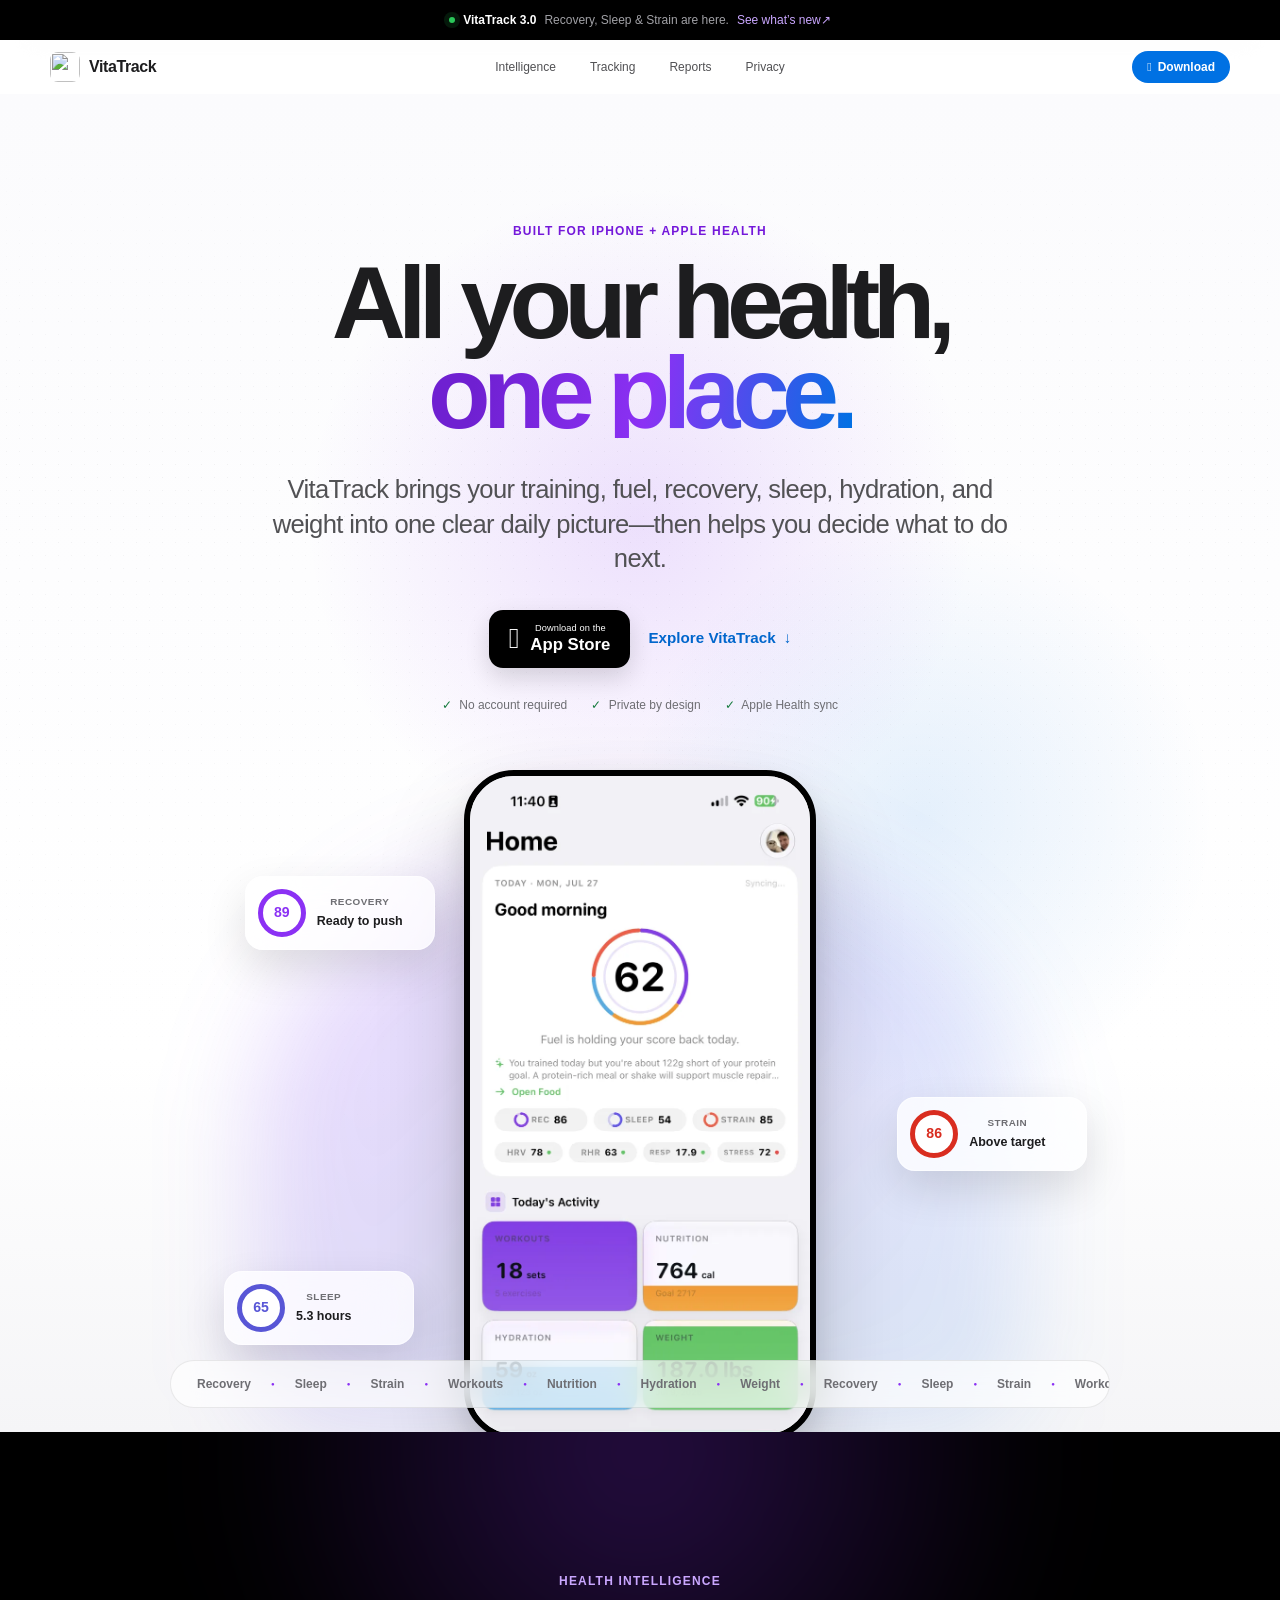
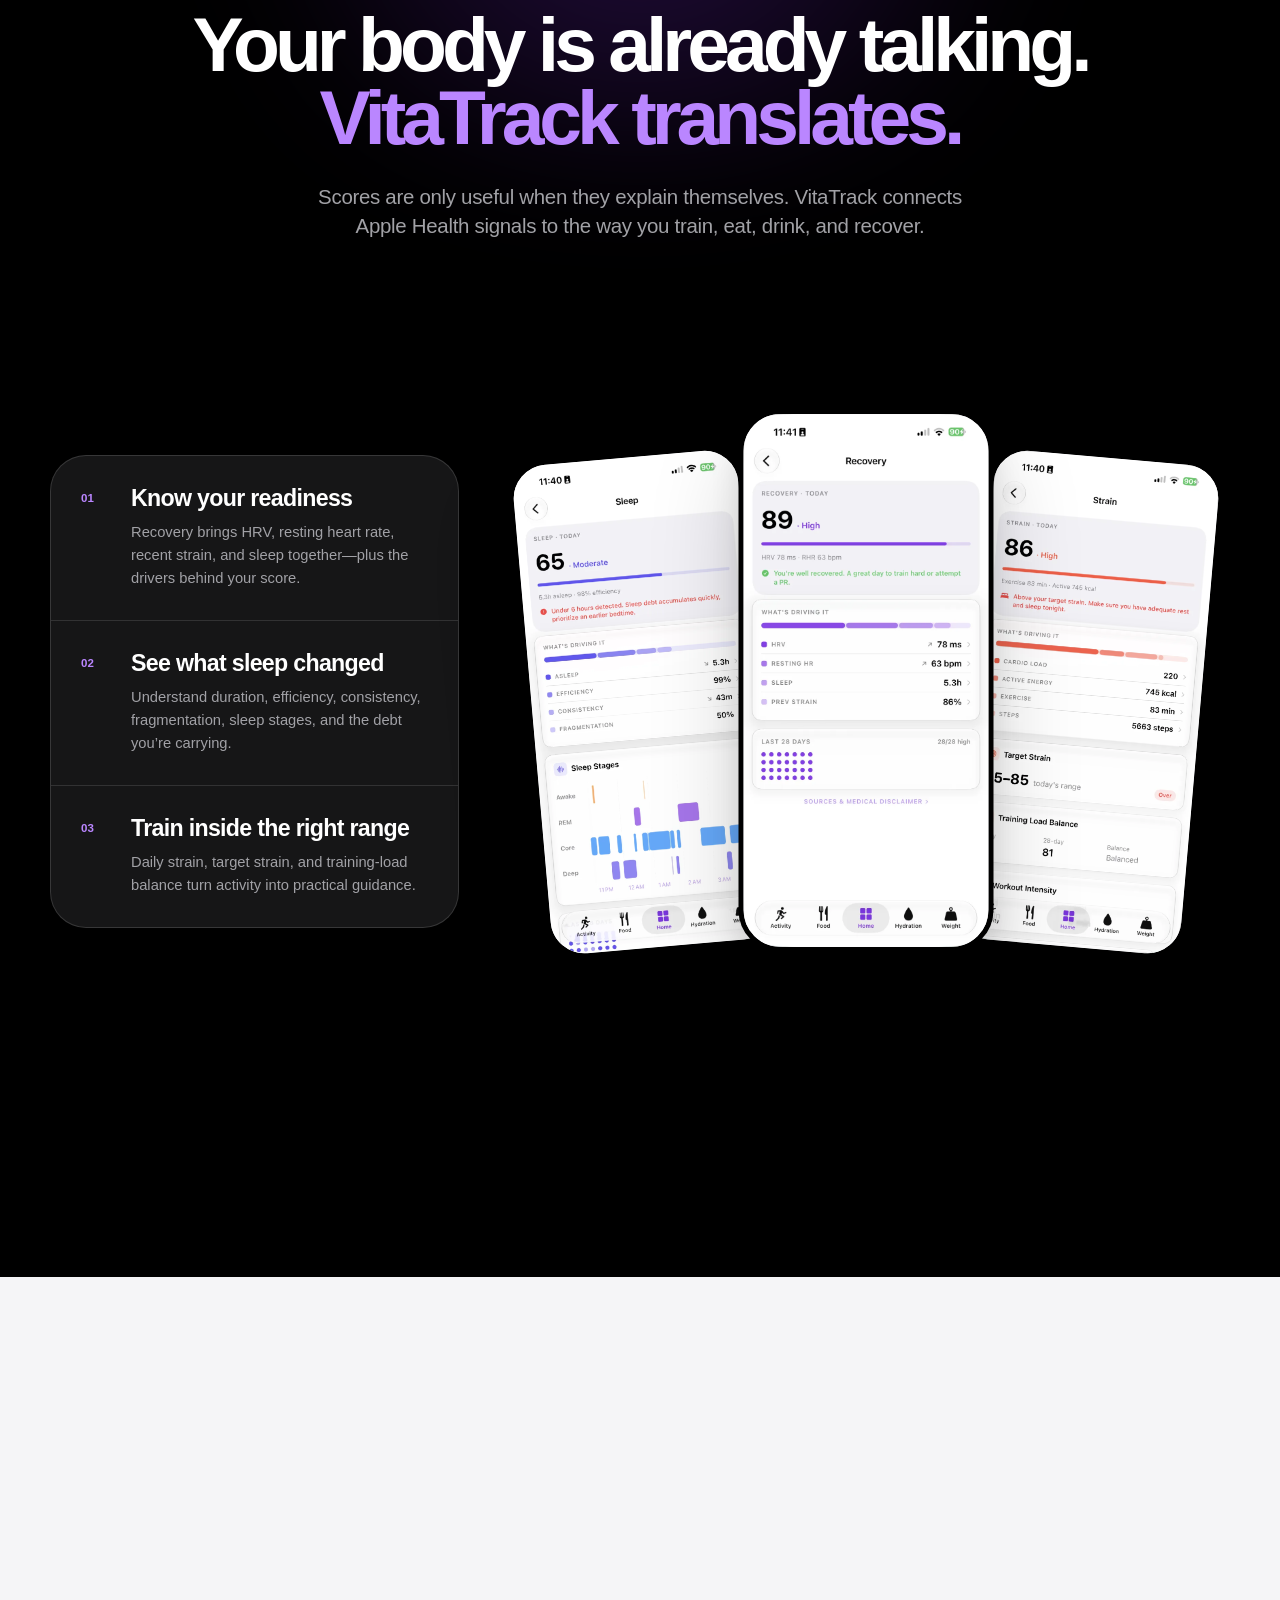
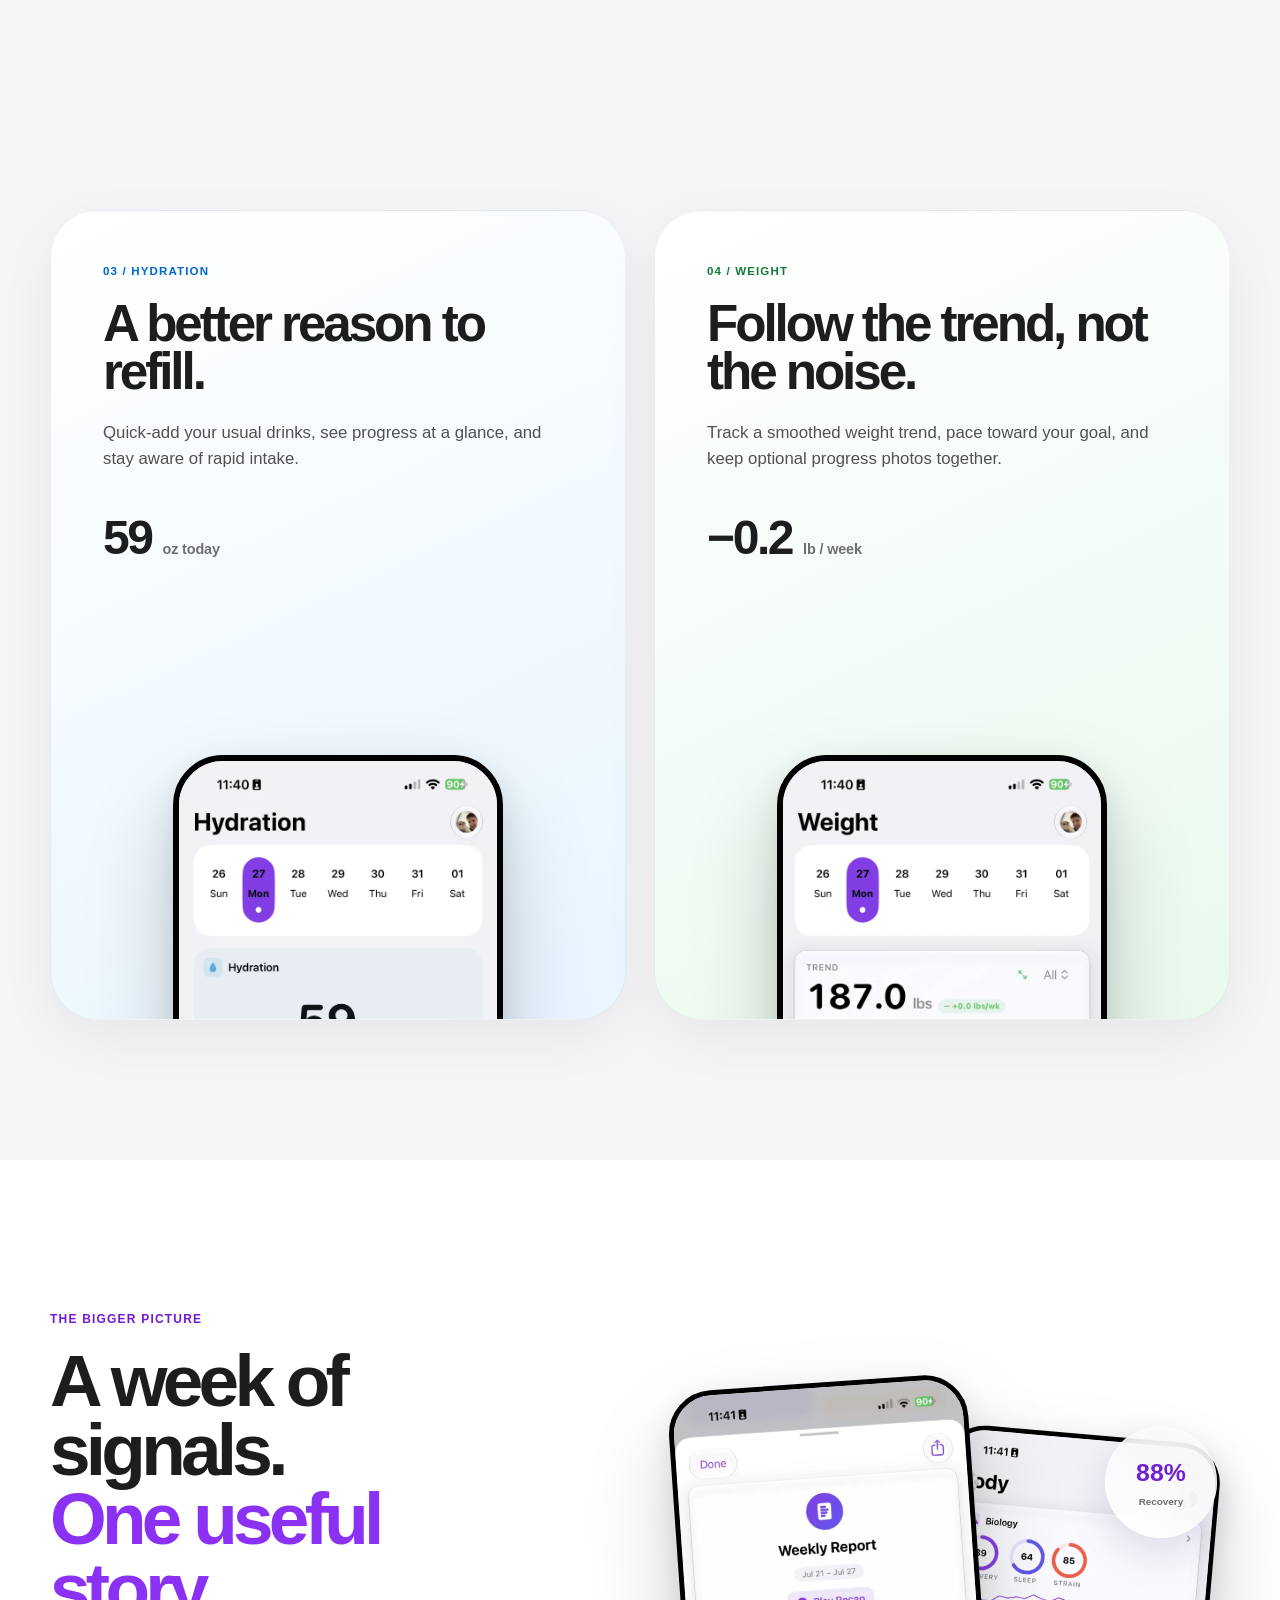
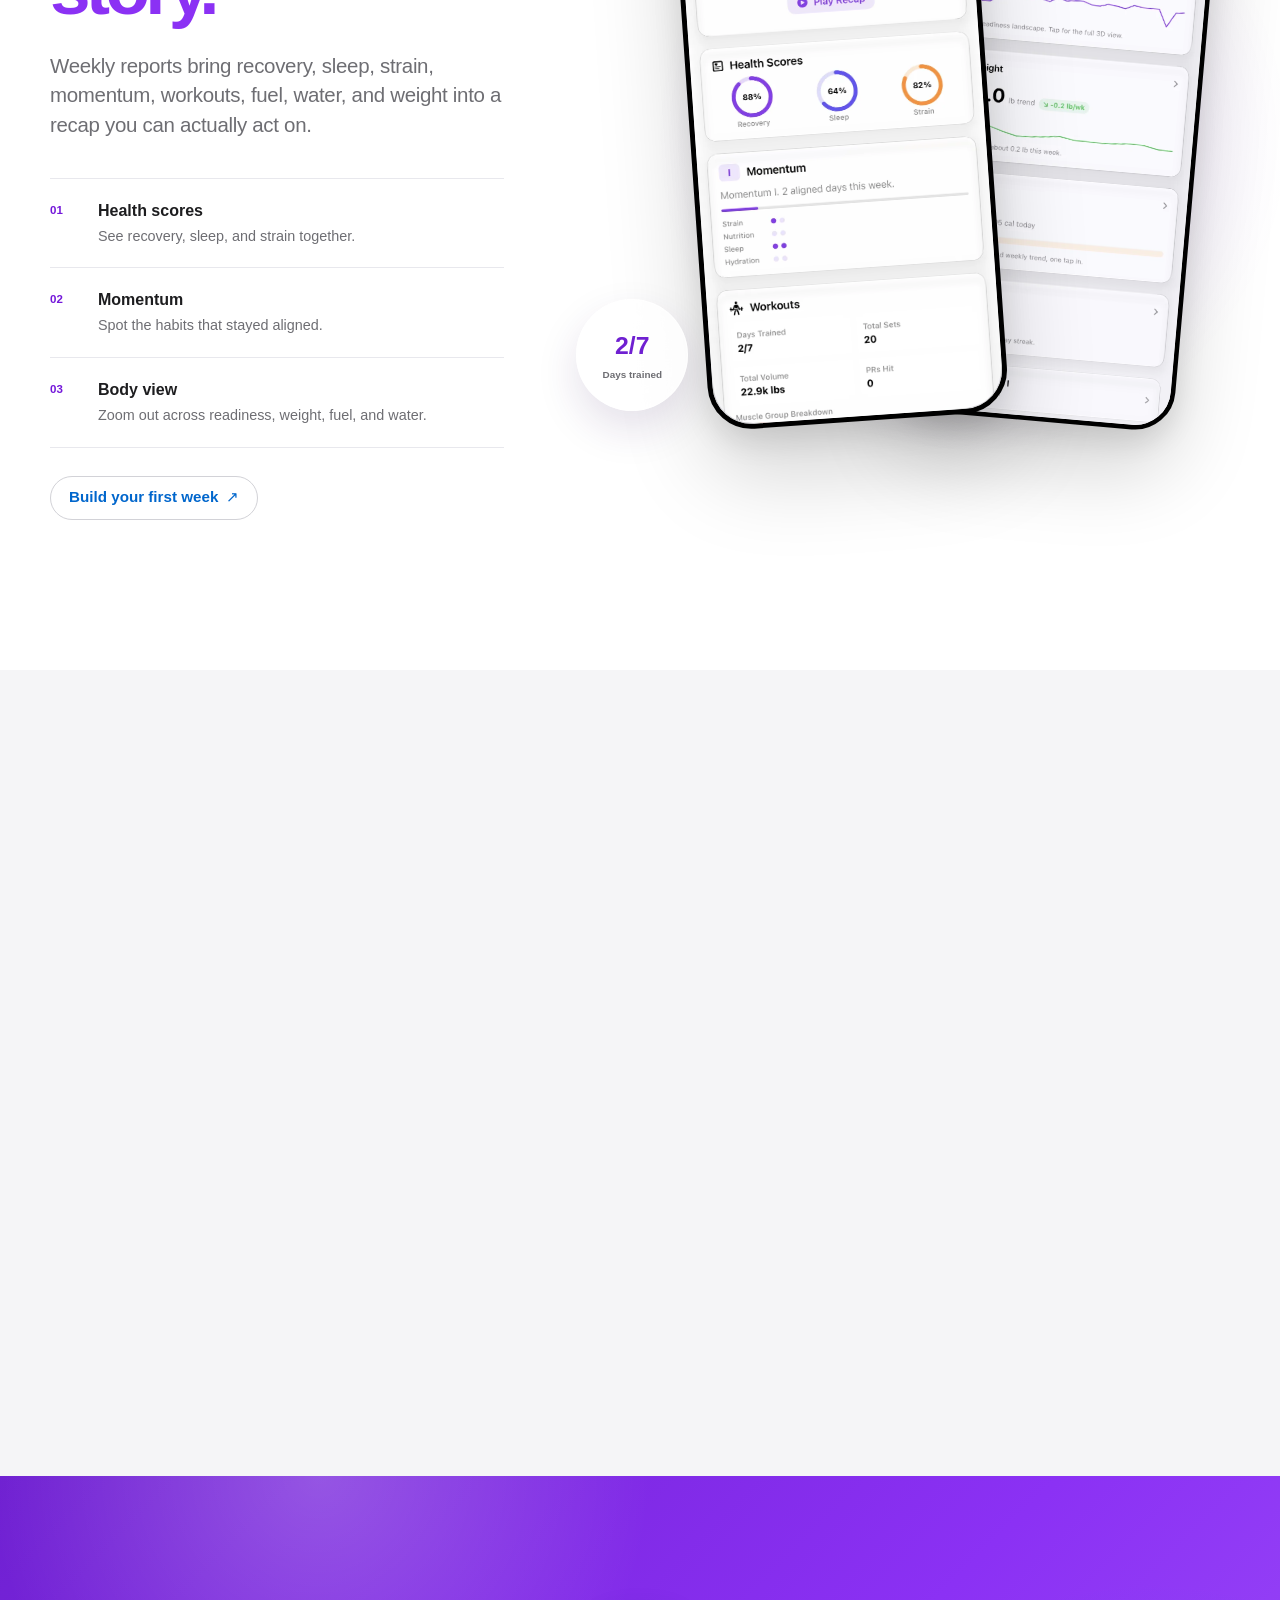
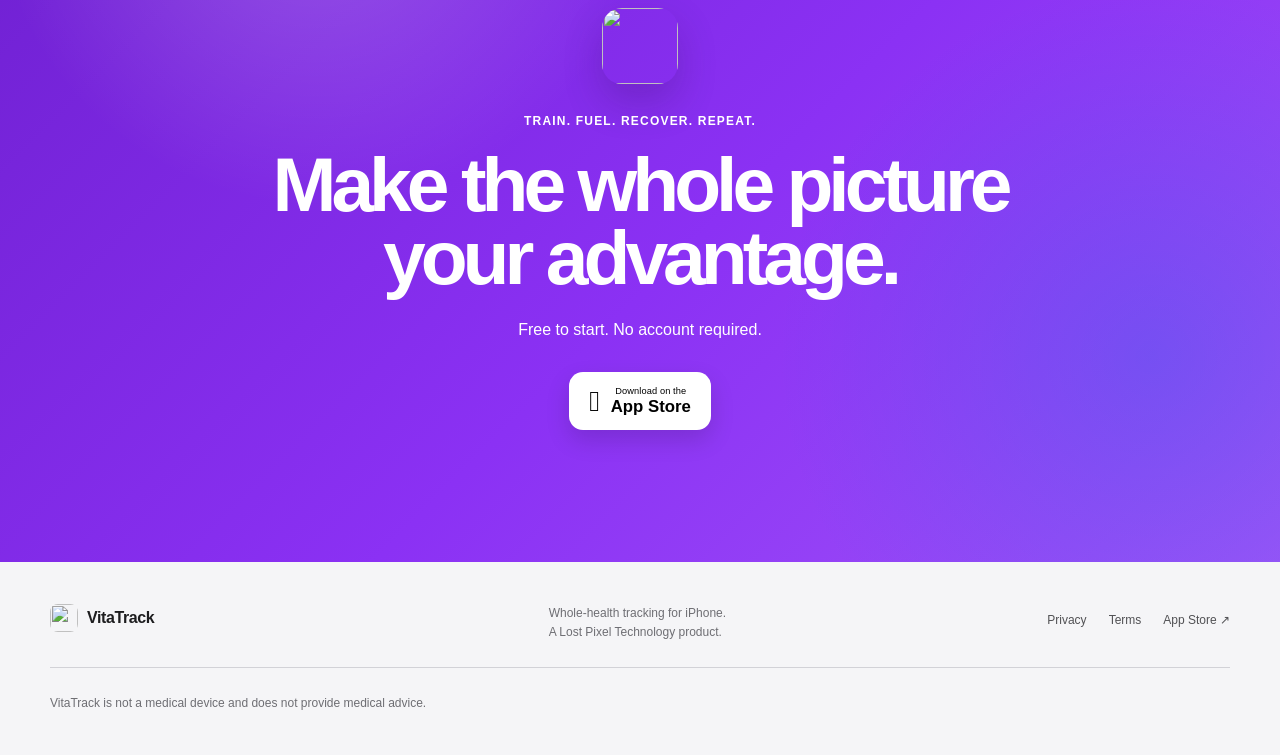
==== commit 5783175c: "Refine VitaTrack with Apple-style product design" ====
--- a/index.html
+++ b/index.html
@@ -5,7 +5,8 @@
   <meta name="viewport" content="width=device-width, initial-scale=1">
   <title>VitaTrack — All Your Health, One Place</title>
   <meta name="description" content="VitaTrack connects workouts, nutrition, hydration, weight, recovery, sleep, and strain in one private, Apple-first health app.">
-  <meta name="theme-color" content="#f4f3ee">
+  <meta name="theme-color" content="#f5f5f7">
+  <meta name="color-scheme" content="light">
   <meta name="author" content="Lost Pixel Technology">
   <link rel="canonical" href="https://joeyt1103.github.io/VitaTrackSite/">
   <link rel="icon" href="Untitled.png">
@@ -100,7 +101,7 @@
           <div class="stage-word stage-word-one" aria-hidden="true">RECOVER</div>
           <div class="stage-word stage-word-two" aria-hidden="true">MOVE</div>
           <div class="phone phone-hero">
-            <img src="assets/screenshots/home.webp" width="720" height="1565" alt="VitaTrack home dashboard showing a daily health score and activity summary">
+            <img src="assets/screenshots/home.webp" width="720" height="1565" fetchpriority="high" alt="VitaTrack home dashboard showing a daily health score and activity summary">
           </div>
 
           <div class="signal-card signal-recovery" aria-hidden="true">
--- a/styleSheet.css
+++ b/styleSheet.css
@@ -1,25 +1,51 @@
 :root {
-  --ink: #0a0a0b;
-  --paper: #f4f3ee;
-  --paper-deep: #e9e7df;
-  --white: #fff;
-  --muted: #72716e;
-  --line: rgba(10, 10, 11, 0.14);
+  color-scheme: light;
+  --ink: #1d1d1f;
+  --ink-strong: #000;
+  --paper: #fff;
+  --surface: #f5f5f7;
+  --surface-elevated: #fbfbfd;
+  --muted: #6e6e73;
+  --muted-strong: #515154;
+  --line: #d2d2d7;
+  --line-soft: #e8e8ed;
   --purple: #8b31f4;
-  --purple-soft: #ded1ff;
-  --blue: #2b9cf4;
-  --blue-soft: #cdeeff;
+  --purple-deep: #6f20d1;
+  --purple-ink: #7418da;
+  --purple-soft: #eee5ff;
+  --purple-wash: #f7f2ff;
+  --purple-light: #caa7ff;
+  --purple-highlight: #ba86ff;
+  --purple-bright: #9e52f8;
+  --blue: #0071e3;
+  --blue-ink: #0066cc;
+  --blue-soft: #e8f5ff;
   --green: #2bc85a;
-  --orange: #ff9914;
-  --orange-soft: #ffbd57;
-  --red: #ff5143;
-  --display: "SF Pro Rounded", "Avenir Next", "Helvetica Neue", sans-serif;
-  --body: "Avenir Next", "SF Pro Text", -apple-system, BlinkMacSystemFont, sans-serif;
-  --radius-sm: 16px;
-  --radius-md: 28px;
-  --radius-lg: 44px;
-  --radius-xl: 64px;
-  --shadow-phone: 0 42px 90px rgba(0, 0, 0, 0.24), 0 12px 28px rgba(0, 0, 0, 0.12);
+  --green-ink: #147a3c;
+  --green-soft: #e9f9ee;
+  --orange: #ff9500;
+  --orange-ink: #8a4b00;
+  --orange-soft: #fff2df;
+  --red: #d92d20;
+  --sleep-indigo: #5856d6;
+  --dark: #000;
+  --dark-surface: #161617;
+  --dark-muted: #a1a1a6;
+  --focus-inner: #000;
+  --focus-outer: #fff;
+  --glass-light: rgba(255, 255, 255, 0.78);
+  --glass-dark: rgba(22, 22, 23, 0.72);
+  --glass-border: rgba(255, 255, 255, 0.56);
+  --glass-blur: 24px;
+  --glass-saturate: 180%;
+  --shadow-phone: 0 44px 90px rgba(0, 0, 0, 0.18), 0 12px 30px rgba(0, 0, 0, 0.1);
+  --shadow-card: 0 18px 55px rgba(0, 0, 0, 0.06);
+  --display: -apple-system, BlinkMacSystemFont, "SF Pro Display", "Helvetica Neue", sans-serif;
+  --body: -apple-system, BlinkMacSystemFont, "SF Pro Text", "Helvetica Neue", sans-serif;
+  --radius-sm: 12px;
+  --radius-md: 24px;
+  --radius-lg: 36px;
+  --radius-xl: 48px;
   --ease: cubic-bezier(0.22, 1, 0.36, 1);
 }
 
@@ -31,17 +57,19 @@
 
 html {
   scroll-behavior: smooth;
+  scroll-padding-top: 72px;
 }
 
 body {
   margin: 0;
+  overflow-x: hidden;
   background: var(--paper);
   color: var(--ink);
   font-family: var(--body);
-  font-size: 16px;
+  font-size: 1rem;
   line-height: 1.5;
   -webkit-font-smoothing: antialiased;
-  overflow-x: hidden;
+  text-rendering: optimizeLegibility;
 }
 
 body.menu-open {
@@ -51,6 +79,7 @@
 img {
   display: block;
   max-width: 100%;
+  height: auto;
 }
 
 a {
@@ -64,173 +93,177 @@
 }
 
 button {
+  color: inherit;
   font: inherit;
 }
 
-::selection {
-  background: var(--purple);
-  color: var(--white);
+h1,
+h2,
+h3,
+p,
+ul {
+  margin-block: 0;
+}
+
+ul {
+  padding: 0;
+}
+
+:focus-visible {
+  outline: 3px solid var(--focus-inner);
+  outline-offset: 3px;
+  box-shadow: 0 0 0 6px var(--focus-outer) !important;
+}
+
+.container {
+  width: min(1180px, calc(100% - 48px));
+  margin-inline: auto;
 }
 
 .skip-link {
   position: fixed;
-  top: 12px;
-  left: 12px;
-  z-index: 9999;
+  inset: 12px auto auto 12px;
+  z-index: 10000;
   padding: 10px 16px;
   border-radius: 999px;
-  background: var(--ink);
-  color: var(--white);
-  transform: translateY(-180%);
+  background: var(--ink-strong);
+  color: var(--paper);
+  transform: translateY(-160%);
   transition: transform 180ms ease;
 }
 
 .skip-link:focus {
   transform: translateY(0);
-}
-
-:focus-visible {
-  outline: 3px solid var(--blue);
-  outline-offset: 4px;
-}
-
-.container {
-  width: min(1240px, calc(100% - 48px));
-  margin-inline: auto;
 }
 
 .scroll-progress {
   position: fixed;
   inset: 0 auto auto 0;
-  z-index: 1000;
+  z-index: 10001;
   width: 0;
-  height: 3px;
-  background: linear-gradient(90deg, var(--purple), var(--red), var(--orange), var(--green), var(--blue));
+  height: 2px;
+  background: linear-gradient(90deg, var(--purple), var(--blue), var(--green));
   pointer-events: none;
 }
 
 .announcement {
-  min-height: 38px;
+  min-height: 40px;
   padding: 8px 24px;
   display: flex;
   align-items: center;
   justify-content: center;
-  gap: 10px;
-  background: var(--ink);
-  color: var(--white);
-  font-size: 12px;
-  font-weight: 700;
-  letter-spacing: 0.03em;
+  gap: 8px;
+  background: var(--ink-strong);
+  color: var(--dark-muted);
+  font-size: 0.75rem;
+}
+
+.announcement > span:nth-of-type(2) {
+  color: var(--paper);
+  font-weight: 600;
 }
 
 .announcement-dot {
-  width: 7px;
-  height: 7px;
+  width: 6px;
+  height: 6px;
   border-radius: 50%;
   background: var(--green);
-  box-shadow: 0 0 0 4px rgba(43, 200, 90, 0.14);
-}
-
-.announcement-copy {
-  color: rgba(255, 255, 255, 0.64);
-  font-weight: 500;
+  box-shadow: 0 0 0 5px rgba(43, 200, 90, 0.12);
 }
 
 .announcement a {
-  margin-left: 4px;
-  color: #d8baff;
+  min-height: 24px;
+  display: inline-flex;
+  align-items: center;
+  color: var(--purple-light);
 }
 
 .site-header {
   position: sticky;
-  top: 0;
-  z-index: 100;
+  inset-block-start: 0;
+  z-index: 1000;
+  height: 54px;
+  background: rgba(255, 255, 255, 0.76);
   border-bottom: 1px solid transparent;
-  transition: background 240ms ease, border-color 240ms ease, backdrop-filter 240ms ease;
+  backdrop-filter: blur(var(--glass-blur)) saturate(var(--glass-saturate));
+  -webkit-backdrop-filter: blur(var(--glass-blur)) saturate(var(--glass-saturate));
+  transition: background 200ms ease, border-color 200ms ease, box-shadow 200ms ease;
 }
 
 .site-header.scrolled {
-  background: rgba(244, 243, 238, 0.82);
-  border-color: var(--line);
-  backdrop-filter: blur(20px) saturate(160%);
-  -webkit-backdrop-filter: blur(20px) saturate(160%);
+  background: rgba(255, 255, 255, 0.88);
+  border-color: rgba(0, 0, 0, 0.08);
+  box-shadow: 0 1px 12px rgba(0, 0, 0, 0.04);
 }
 
 .nav {
-  min-height: 74px;
-  display: flex;
+  height: 100%;
+  display: grid;
+  grid-template-columns: 1fr auto 1fr;
   align-items: center;
-  justify-content: space-between;
+  gap: 24px;
 }
 
 .brand {
+  width: fit-content;
+  min-height: 44px;
   display: inline-flex;
   align-items: center;
-  gap: 11px;
+  gap: 9px;
   font-family: var(--display);
-  font-size: 18px;
-  font-weight: 750;
-  letter-spacing: -0.035em;
+  font-size: 1rem;
+  font-weight: 650;
+  letter-spacing: -0.025em;
 }
 
 .brand img {
-  width: 38px;
-  height: 38px;
-  border-radius: 11px;
-  box-shadow: 0 8px 18px rgba(79, 27, 112, 0.2);
+  width: 30px;
+  height: 30px;
+  border-radius: 8px;
 }
 
 .nav-links {
   display: flex;
   align-items: center;
-  gap: 34px;
-}
-
-.nav-links a,
-.footer-links a {
-  position: relative;
-  color: #464541;
-  font-size: 13px;
-  font-weight: 650;
-}
-
-.nav-links a::after,
-.footer-links a::after {
-  content: "";
-  position: absolute;
-  right: 0;
-  bottom: -6px;
-  left: 0;
-  height: 1px;
-  background: currentColor;
-  transform: scaleX(0);
-  transform-origin: right;
-  transition: transform 240ms var(--ease);
-}
-
-.nav-links a:hover::after,
-.footer-links a:hover::after {
-  transform: scaleX(1);
-  transform-origin: left;
-}
-
-.nav-download {
+  gap: 4px;
+}
+
+.nav-links a {
+  min-height: 44px;
+  padding-inline: 15px;
   display: inline-flex;
   align-items: center;
-  gap: 7px;
-  min-height: 40px;
-  padding: 0 17px;
   border-radius: 999px;
-  background: var(--ink);
-  color: var(--white);
-  font-size: 13px;
-  font-weight: 700;
-  transition: transform 220ms var(--ease), background 220ms ease;
-}
-
-.nav-download:hover {
-  background: var(--purple);
-  transform: translateY(-2px);
+  color: var(--muted-strong);
+  font-size: 0.75rem;
+  transition: background 180ms ease, color 180ms ease;
+}
+
+.nav-links a:hover,
+.nav-links a:focus-visible {
+  background: rgba(0, 0, 0, 0.05);
+  color: var(--ink-strong);
+}
+
+.nav-download {
+  justify-self: end;
+  min-height: 32px;
+  padding: 7px 15px;
+  display: inline-flex;
+  align-items: center;
+  gap: 6px;
+  border-radius: 999px;
+  background: var(--blue);
+  color: var(--paper);
+  font-size: 0.75rem;
+  font-weight: 600;
+  transition: background 180ms ease, transform 180ms var(--ease);
+}
+
+.nav-download:hover,
+.nav-download:focus-visible {
+  background: var(--blue-ink);
+  transform: translateY(-1px);
 }
 
 .menu-button,
@@ -238,952 +271,857 @@
   display: none;
 }
 
+section {
+  position: relative;
+  overflow: clip;
+}
+
+.eyebrow {
+  color: var(--purple-ink);
+  font-size: 0.75rem;
+  font-weight: 700;
+  letter-spacing: 0.1em;
+  text-transform: uppercase;
+}
+
 .hero {
-  position: relative;
-  isolation: isolate;
-  min-height: calc(100svh - 112px);
-  overflow: hidden;
+  min-height: 1120px;
+  background:
+    radial-gradient(circle at 50% 32%, rgba(139, 49, 244, 0.14), transparent 30%),
+    radial-gradient(circle at 72% 54%, rgba(0, 113, 227, 0.1), transparent 25%),
+    linear-gradient(180deg, var(--surface-elevated) 0%, var(--paper) 72%, var(--surface) 100%);
 }
 
 .hero::before {
   content: "";
   position: absolute;
   inset: 0;
-  z-index: -3;
-  background:
-    radial-gradient(circle at 18% 19%, rgba(255, 255, 255, 0.92), transparent 26%),
-    linear-gradient(135deg, var(--paper) 0%, #eee8f1 51%, #e7ecf0 100%);
-}
-
-.hero::after {
+  opacity: 0.4;
+  background-image: radial-gradient(rgba(29, 29, 31, 0.13) 0.6px, transparent 0.6px);
+  background-size: 13px 13px;
+  mask-image: linear-gradient(to bottom, transparent, black 28%, transparent 84%);
+  pointer-events: none;
+}
+
+.hero-grid {
+  padding-block: clamp(86px, 10vw, 132px) 0;
+  display: grid;
+  justify-items: center;
+  text-align: center;
+}
+
+.hero-copy {
+  position: relative;
+  z-index: 3;
+  max-width: 980px;
+}
+
+.hero-copy h1 {
+  margin-top: 18px;
+  font-family: var(--display);
+  font-size: clamp(4.25rem, 8vw, 7.5rem);
+  font-weight: 700;
+  line-height: 0.88;
+  letter-spacing: -0.075em;
+}
+
+.hero-copy h1 span {
+  display: inline-block;
+  color: transparent;
+  background: linear-gradient(100deg, var(--purple-deep) 12%, var(--purple) 52%, var(--blue) 100%);
+  background-clip: text;
+  -webkit-background-clip: text;
+}
+
+.hero-lede {
+  max-width: 760px;
+  margin: 34px auto 0;
+  color: var(--muted-strong);
+  font-size: clamp(1.2rem, 2vw, 1.65rem);
+  line-height: 1.35;
+  letter-spacing: -0.025em;
+}
+
+.hero-actions {
+  margin-top: 34px;
+  display: flex;
+  align-items: center;
+  justify-content: center;
+  gap: 18px;
+}
+
+.app-store-button {
+  min-height: 58px;
+  padding: 10px 20px;
+  display: inline-flex;
+  align-items: center;
+  justify-content: center;
+  gap: 11px;
+  border-radius: 14px;
+  background: var(--ink-strong);
+  color: var(--paper);
+  box-shadow: 0 10px 24px rgba(0, 0, 0, 0.14);
+  font-family: var(--display);
+  font-size: 1.05rem;
+  font-weight: 600;
+  line-height: 1;
+  transition: transform 220ms var(--ease), box-shadow 220ms ease;
+}
+
+.app-store-button:hover,
+.app-store-button:focus-visible {
+  transform: translateY(-2px);
+  box-shadow: 0 15px 34px rgba(0, 0, 0, 0.2);
+}
+
+.app-store-button small {
+  display: block;
+  margin-bottom: 3px;
+  font-size: 0.58rem;
+  font-weight: 500;
+  letter-spacing: 0.01em;
+}
+
+.apple-mark {
+  font-size: 1.8rem;
+}
+
+.text-link,
+.outline-button {
+  min-height: 44px;
+  display: inline-flex;
+  align-items: center;
+  gap: 8px;
+  color: var(--blue-ink);
+  font-size: 0.95rem;
+  font-weight: 550;
+}
+
+.text-link span,
+.outline-button span {
+  transition: transform 180ms var(--ease);
+}
+
+.text-link:hover span,
+.text-link:focus-visible span,
+.outline-button:hover span,
+.outline-button:focus-visible span {
+  transform: translate(2px, -1px);
+}
+
+.hero-trust {
+  margin-top: 28px;
+  display: flex;
+  justify-content: center;
+  flex-wrap: wrap;
+  gap: 10px 24px;
+  color: var(--muted);
+  font-size: 0.75rem;
+  list-style: none;
+}
+
+.hero-trust span {
+  margin-inline-end: 4px;
+  color: var(--green-ink);
+}
+
+.hero-stage {
+  position: relative;
+  z-index: 2;
+  width: min(1040px, 100%);
+  height: 670px;
+  margin-top: 48px;
+}
+
+.hero-stage::before {
   content: "";
   position: absolute;
+  inset: 12% 13% 0;
+  border-radius: 50% 50% 12% 12%;
+  background: linear-gradient(135deg, rgba(139, 49, 244, 0.2), rgba(0, 113, 227, 0.12));
+  filter: blur(50px);
+  transform: translateZ(0);
+}
+
+.hero-aura,
+.stage-word {
+  display: none;
+}
+
+.phone {
+  position: relative;
+  overflow: hidden;
+  background: var(--surface);
+  border: 6px solid var(--ink-strong);
+  border-radius: 50px;
+  box-shadow: var(--shadow-phone);
+}
+
+.phone img {
+  width: 100%;
+}
+
+.phone-hero {
+  position: absolute;
   inset: 0;
-  z-index: -2;
-  opacity: 0.16;
-  background-image: radial-gradient(rgba(0, 0, 0, 0.48) 0.55px, transparent 0.7px);
-  background-size: 7px 7px;
-  pointer-events: none;
-}
-
-.hero-aura {
+  width: 352px;
+  margin: auto;
+  transform: translateY(8px);
+}
+
+.signal-card {
   position: absolute;
-  z-index: -1;
+  z-index: 4;
+  min-width: 190px;
+  padding: 12px 16px 12px 12px;
+  display: flex;
+  align-items: center;
+  gap: 11px;
+  border: 1px solid var(--glass-border);
+  border-radius: 18px;
+  background: var(--glass-light);
+  box-shadow: 0 18px 44px rgba(0, 0, 0, 0.12);
+  backdrop-filter: blur(var(--glass-blur)) saturate(var(--glass-saturate));
+  -webkit-backdrop-filter: blur(var(--glass-blur)) saturate(var(--glass-saturate));
+  color: var(--ink);
+  font-size: 0.78rem;
+  font-weight: 600;
+}
+
+.signal-card small {
+  display: block;
+  margin-bottom: 2px;
+  color: var(--muted);
+  font-size: 0.62rem;
+  font-weight: 650;
+  letter-spacing: 0.05em;
+  text-transform: uppercase;
+}
+
+.signal-ring {
+  width: 48px;
+  height: 48px;
+  display: grid;
+  place-content: center;
+  flex: 0 0 auto;
+  border: 5px solid currentColor;
   border-radius: 50%;
-  filter: blur(10px);
-  opacity: 0.8;
-  pointer-events: none;
-}
-
-.hero-aura-one {
-  top: 11%;
-  right: -11%;
-  width: 520px;
-  height: 520px;
-  background: rgba(139, 49, 244, 0.18);
-}
-
-.hero-aura-two {
-  bottom: 4%;
-  left: 42%;
-  width: 390px;
-  height: 390px;
-  background: rgba(43, 156, 244, 0.13);
-}
-
-.hero-grid {
-  min-height: 780px;
-  padding-block: 72px 100px;
-  display: grid;
-  grid-template-columns: minmax(0, 0.86fr) minmax(480px, 1.14fr);
+  background: var(--paper);
+  color: var(--purple);
+  font-family: var(--display);
+  font-size: 0.88rem;
+  font-weight: 700;
+}
+
+.ring-red {
+  color: var(--red);
+}
+
+.ring-blue {
+  color: var(--sleep-indigo);
+}
+
+.signal-recovery {
+  inset: 17% auto auto 12%;
+}
+
+.signal-strain {
+  inset: 50% 7% auto auto;
+}
+
+.signal-sleep {
+  inset: auto auto 13% 10%;
+}
+
+.signal-marquee {
+  position: absolute;
+  inset: auto 0 24px;
+  z-index: 3;
+  width: min(940px, calc(100% - 48px));
+  margin-inline: auto;
+  overflow: hidden;
+  border: 1px solid rgba(0, 0, 0, 0.08);
+  border-radius: 999px;
+  background: rgba(255, 255, 255, 0.68);
+  backdrop-filter: blur(18px);
+  -webkit-backdrop-filter: blur(18px);
+}
+
+.signal-track {
+  min-width: max-content;
+  padding: 14px 26px;
+  display: flex;
   align-items: center;
-  gap: 76px;
-}
-
-.hero-copy {
-  position: relative;
-  z-index: 5;
-  max-width: 650px;
-}
-
-.eyebrow {
-  margin: 0 0 20px;
+  justify-content: center;
+  gap: 20px;
+  color: var(--muted);
+  font-size: 0.75rem;
+  font-weight: 550;
+}
+
+.signal-track i {
   color: var(--purple);
-  font-size: 12px;
-  font-weight: 800;
-  letter-spacing: 0.18em;
-  text-transform: uppercase;
-}
-
-.hero h1,
+  font-size: 0.38rem;
+  font-style: normal;
+}
+
+.section-heading {
+  max-width: 920px;
+  margin-inline: auto;
+  text-align: center;
+}
+
 .section-heading h2,
 .reports-copy h2,
 .privacy-copy h2,
 .final-cta h2 {
-  margin: 0;
+  margin-top: 18px;
   font-family: var(--display);
-  font-weight: 760;
-  letter-spacing: -0.067em;
-  line-height: 0.94;
-}
-
-.hero h1 {
-  max-width: 700px;
-  font-size: clamp(66px, 7.3vw, 112px);
-}
-
-.hero h1 span {
+  font-size: clamp(3.25rem, 6vw, 6.25rem);
+  font-weight: 700;
+  line-height: 0.95;
+  letter-spacing: -0.065em;
+}
+
+.section-heading h2 span,
+.reports-copy h2 span {
   color: var(--purple);
 }
 
-.hero-lede {
-  max-width: 620px;
-  margin: 34px 0 0;
-  color: #565550;
-  font-size: clamp(18px, 1.8vw, 22px);
-  line-height: 1.55;
+.section-intro {
+  max-width: 680px;
+  margin: 28px auto 0;
+  color: var(--muted);
+  font-size: clamp(1.05rem, 1.6vw, 1.3rem);
+  line-height: 1.45;
   letter-spacing: -0.015em;
 }
 
-.hero-actions {
-  margin-top: 38px;
-  display: flex;
-  align-items: center;
-  gap: 25px;
-}
-
-.app-store-button {
-  min-width: 190px;
-  min-height: 62px;
-  padding: 10px 20px;
-  border: 1px solid var(--ink);
-  border-radius: 17px;
-  display: inline-flex;
-  align-items: center;
-  justify-content: center;
-  gap: 12px;
-  background: var(--ink);
-  color: var(--white);
-  font-size: 18px;
-  font-weight: 650;
-  letter-spacing: -0.025em;
-  line-height: 1.02;
-  box-shadow: 0 12px 24px rgba(0, 0, 0, 0.14);
-  transition: transform 250ms var(--ease), box-shadow 250ms ease;
-}
-
-.app-store-button:hover {
-  transform: translateY(-4px);
-  box-shadow: 0 18px 32px rgba(0, 0, 0, 0.2);
-}
-
-.app-store-button small {
-  display: block;
-  margin-bottom: 4px;
-  font-size: 9px;
-  font-weight: 500;
-  letter-spacing: 0.04em;
-}
-
-.apple-mark {
-  font-family: -apple-system, BlinkMacSystemFont, sans-serif;
-  font-size: 34px;
-  line-height: 1;
-}
-
-.text-link {
-  display: inline-flex;
-  align-items: center;
-  gap: 10px;
-  font-size: 14px;
-  font-weight: 750;
-}
-
-.text-link span {
-  display: grid;
-  width: 28px;
-  height: 28px;
-  place-items: center;
-  border: 1px solid currentColor;
-  border-radius: 50%;
-  transition: transform 250ms var(--ease), background 250ms ease, color 250ms ease;
-}
-
-.text-link:hover span {
-  background: var(--ink);
-  color: var(--white);
-  transform: translate(2px, -2px);
-}
-
-.hero-trust {
-  margin: 30px 0 0;
-  padding: 0;
-  display: flex;
-  flex-wrap: wrap;
-  gap: 12px 22px;
-  color: #6d6b66;
-  font-size: 11px;
-  font-weight: 650;
-  list-style: none;
-}
-
-.hero-trust span {
-  margin-right: 5px;
-  color: var(--green);
-}
-
-.hero-stage {
-  position: relative;
-  min-height: 690px;
-  display: grid;
-  place-items: center;
-  perspective: 1400px;
-}
-
-.stage-word {
-  position: absolute;
-  z-index: -1;
-  font-family: var(--display);
-  font-size: 132px;
-  font-weight: 850;
-  letter-spacing: -0.08em;
-  line-height: 0.8;
-  -webkit-text-stroke: 1px rgba(10, 10, 11, 0.18);
-  color: transparent;
-  user-select: none;
-}
-
-.stage-word-one {
-  top: 6%;
-  right: -3%;
-  transform: rotate(90deg) translateX(35%);
-  transform-origin: right top;
-}
-
-.stage-word-two {
-  bottom: 5%;
-  left: -8%;
-}
-
-.phone {
-  position: relative;
-  overflow: hidden;
-  background: #f2f2f5;
-  border: 7px solid var(--ink);
-  border-radius: 48px;
-  box-shadow: var(--shadow-phone);
-}
-
-.phone::after {
-  content: "";
-  position: absolute;
-  inset: 0;
-  border-radius: inherit;
-  box-shadow: inset 0 0 0 1px rgba(255, 255, 255, 0.34);
-  pointer-events: none;
-}
-
-.phone img {
-  width: 100%;
-  height: auto;
-}
-
-.phone-hero {
-  z-index: 2;
-  width: 340px;
-  transform: rotate(2.8deg);
-  animation: phone-float 7s ease-in-out infinite;
-}
-
-@keyframes phone-float {
-  0%, 100% { transform: rotate(2.8deg) translateY(0); }
-  50% { transform: rotate(1.7deg) translateY(-13px); }
-}
-
-.signal-card {
-  position: absolute;
-  z-index: 4;
-  min-width: 180px;
-  padding: 13px 16px 13px 12px;
-  display: flex;
-  align-items: center;
-  gap: 11px;
-  border: 1px solid rgba(255, 255, 255, 0.68);
-  border-radius: 18px;
-  background: rgba(255, 255, 255, 0.83);
-  box-shadow: 0 20px 42px rgba(20, 17, 25, 0.16);
-  backdrop-filter: blur(18px);
-  -webkit-backdrop-filter: blur(18px);
-  font-size: 12px;
-  font-weight: 700;
-}
-
-.signal-card small {
-  display: block;
-  margin-bottom: 3px;
-  color: #85817e;
-  font-size: 9px;
-  font-weight: 800;
-  letter-spacing: 0.1em;
-  text-transform: uppercase;
-}
-
-.signal-ring {
-  width: 48px;
-  height: 48px;
-  display: grid;
-  place-items: center;
-  flex: 0 0 auto;
-  border: 5px solid currentColor;
-  border-radius: 50%;
-  background: var(--white);
-  color: var(--purple);
-  font-family: var(--display);
-  font-size: 16px;
-  font-weight: 800;
-}
-
-.ring-red { color: var(--red); }
-.ring-blue { color: #5c5bf0; }
-
-.signal-recovery {
-  top: 12%;
-  left: -2%;
-  transform: rotate(-5deg);
-}
-
-.signal-strain {
-  right: -4%;
-  bottom: 16%;
-  transform: rotate(5deg);
-}
-
-.signal-sleep {
-  bottom: 4%;
-  left: 5%;
-  transform: rotate(-3deg);
-}
-
-.signal-marquee {
-  position: absolute;
-  right: 0;
-  bottom: 0;
-  left: 0;
-  overflow: hidden;
-  border-block: 1px solid rgba(10, 10, 11, 0.12);
-  background: rgba(244, 243, 238, 0.7);
-}
-
-.signal-track {
-  width: max-content;
-  min-height: 52px;
-  display: flex;
-  align-items: center;
-  gap: 22px;
-  animation: marquee 26s linear infinite;
-  color: #6d6b68;
-  font-family: var(--display);
-  font-size: 12px;
-  font-weight: 750;
-  letter-spacing: 0.13em;
-  text-transform: uppercase;
-}
-
-.signal-track i {
-  color: var(--purple);
-  font-size: 7px;
-  font-style: normal;
-}
-
-@keyframes marquee {
-  from { transform: translateX(0); }
-  to { transform: translateX(-50%); }
-}
-
 .intelligence {
-  position: relative;
-  overflow: hidden;
-  padding: 145px 0 118px;
-  background: var(--ink);
-  color: var(--white);
+  padding-block: 140px 110px;
+  background: var(--dark);
+  color: var(--paper);
 }
 
 .intelligence::before {
   content: "";
   position: absolute;
-  top: -310px;
-  left: 44%;
-  width: 720px;
-  height: 720px;
-  border: 1px solid rgba(139, 49, 244, 0.28);
+  inset: -20% 10% auto;
+  height: 620px;
   border-radius: 50%;
-  box-shadow:
-    0 0 0 90px rgba(139, 49, 244, 0.035),
-    0 0 0 180px rgba(139, 49, 244, 0.025);
+  background: radial-gradient(circle, rgba(139, 49, 244, 0.28), transparent 68%);
+  filter: blur(60px);
   pointer-events: none;
 }
 
-.section-heading {
-  max-width: 970px;
-  margin-bottom: 76px;
-}
-
-.section-heading h2,
-.reports-copy h2,
-.privacy-copy h2 {
-  font-size: clamp(52px, 6.4vw, 92px);
-}
-
-.section-heading h2 span,
-.reports-copy h2 span {
-  color: var(--purple);
+.section-heading-light {
+  position: relative;
+  z-index: 2;
+}
+
+.section-heading-light .eyebrow {
+  color: var(--purple-light);
 }
 
 .section-heading-light h2 span {
-  color: #cba3ff;
-}
-
-.section-intro {
-  max-width: 680px;
-  margin: 30px 0 0;
-  color: var(--muted);
-  font-size: clamp(18px, 2vw, 23px);
+  color: var(--purple-highlight);
+}
+
+.section-heading-light .section-intro {
+  color: var(--dark-muted);
+}
+
+.score-story {
+  position: relative;
+  z-index: 2;
+  margin-top: 90px;
+  display: grid;
+  grid-template-columns: minmax(280px, 0.72fr) minmax(620px, 1.28fr);
+  align-items: center;
+  gap: 44px;
+}
+
+.score-copy {
+  border: 1px solid rgba(255, 255, 255, 0.14);
+  border-radius: var(--radius-lg);
+  background: var(--dark-surface);
+  overflow: hidden;
+}
+
+.score-step {
+  padding: 30px;
+  display: grid;
+  grid-template-columns: 34px 1fr;
+  gap: 16px;
+}
+
+.score-step + .score-step {
+  border-top: 1px solid rgba(255, 255, 255, 0.12);
+}
+
+.score-step > span {
+  padding-top: 4px;
+  color: var(--purple-highlight);
+  font-size: 0.72rem;
+  font-weight: 700;
+}
+
+.score-step h3 {
+  font-family: var(--display);
+  font-size: 1.45rem;
+  line-height: 1.1;
+  letter-spacing: -0.03em;
+}
+
+.score-step p {
+  margin-top: 10px;
+  color: var(--dark-muted);
+  font-size: 0.92rem;
   line-height: 1.55;
-  letter-spacing: -0.02em;
-}
-
-.section-heading-light .section-intro {
-  color: rgba(255, 255, 255, 0.54);
-}
-
-.score-story {
-  display: grid;
-  grid-template-columns: 0.78fr 1.22fr;
-  align-items: center;
-  gap: 84px;
-}
-
-.score-copy {
-  position: relative;
-  z-index: 5;
-}
-
-.score-step {
-  padding: 28px 0;
-  display: grid;
-  grid-template-columns: 42px 1fr;
-  gap: 18px;
-  border-top: 1px solid rgba(255, 255, 255, 0.15);
-}
-
-.score-step:last-child {
-  border-bottom: 1px solid rgba(255, 255, 255, 0.15);
-}
-
-.score-step > span {
-  color: #cba3ff;
-  font-size: 11px;
-  font-weight: 800;
-}
-
-.score-step h3 {
-  margin: -3px 0 7px;
-  font-family: var(--display);
-  font-size: 23px;
-  letter-spacing: -0.035em;
-}
-
-.score-step p {
-  margin: 0;
-  color: rgba(255, 255, 255, 0.56);
-  font-size: 14px;
-  line-height: 1.65;
 }
 
 .score-screens {
   position: relative;
   min-height: 720px;
-  perspective: 1500px;
 }
 
 .phone-score {
   position: absolute;
-  top: 50%;
-  left: 50%;
-  width: 272px;
+  inset-block-start: 50%;
+  width: 255px;
   border-width: 5px;
-  border-radius: 40px;
-  transform-origin: center bottom;
+  border-radius: 42px;
 }
 
 .phone-back {
-  z-index: 1;
-  transform: translate(-106%, -48%) rotateY(8deg) rotate(-7deg) scale(0.92);
-  opacity: 0.76;
+  inset-inline-start: 2%;
+  transform: translateY(-48%) rotate(-5deg) scale(0.92);
 }
 
 .phone-front {
+  inset-inline-start: 50%;
   z-index: 3;
   transform: translate(-50%, -52%);
 }
 
 .phone-side {
-  z-index: 2;
-  transform: translate(8%, -48%) rotateY(-8deg) rotate(7deg) scale(0.92);
-  opacity: 0.76;
+  inset-inline-end: 2%;
+  transform: translateY(-48%) rotate(5deg) scale(0.92);
 }
 
 .metric-strip {
-  margin-top: 76px;
+  position: relative;
+  z-index: 3;
+  margin-top: 10px;
   display: grid;
   grid-template-columns: repeat(5, 1fr);
-  border: 1px solid rgba(255, 255, 255, 0.16);
-  border-radius: 24px;
+  border: 1px solid rgba(255, 255, 255, 0.14);
+  border-radius: var(--radius-md);
+  background: rgba(255, 255, 255, 0.06);
   overflow: hidden;
 }
 
 .metric-strip div {
   min-height: 104px;
-  padding: 21px;
+  padding: 22px 14px;
   display: flex;
   flex-direction: column;
   justify-content: center;
-  border-right: 1px solid rgba(255, 255, 255, 0.14);
-}
-
-.metric-strip div:last-child {
-  border-right: 0;
+  text-align: center;
+}
+
+.metric-strip div + div {
+  border-inline-start: 1px solid rgba(255, 255, 255, 0.12);
 }
 
 .metric-strip strong {
   font-family: var(--display);
-  font-size: 21px;
-  letter-spacing: -0.03em;
+  font-size: 1.2rem;
 }
 
 .metric-strip span {
   margin-top: 4px;
-  color: rgba(255, 255, 255, 0.42);
-  font-size: 11px;
+  color: var(--dark-muted);
+  font-size: 0.7rem;
 }
 
 .tracking {
-  padding: 145px 0;
+  padding-block: 140px;
+  background: var(--surface);
+}
+
+.tracking .section-heading {
+  margin-bottom: 76px;
+}
+
+.feature-panel,
+.feature-card {
+  position: relative;
+  overflow: hidden;
+  border: 1px solid rgba(0, 0, 0, 0.05);
+  border-radius: var(--radius-xl);
+  box-shadow: var(--shadow-card);
 }
 
 .feature-panel {
-  position: relative;
-  min-height: 760px;
-  margin-bottom: 34px;
-  padding: 72px;
+  min-height: 780px;
+  padding: clamp(48px, 6vw, 78px);
   display: grid;
-  grid-template-columns: 0.85fr 1.15fr;
-  align-items: center;
-  gap: 60px;
-  overflow: hidden;
-  border-radius: var(--radius-lg);
+  grid-template-columns: minmax(320px, 0.88fr) minmax(430px, 1.12fr);
+  gap: 52px;
+}
+
+.feature-panel + .feature-panel,
+.feature-split {
+  margin-top: 28px;
 }
 
 .feature-workouts {
-  background: #171717;
-  color: var(--white);
+  background: linear-gradient(145deg, var(--paper), var(--purple-wash));
 }
 
 .feature-nutrition {
-  background: var(--orange-soft);
-  color: var(--ink);
+  background: linear-gradient(145deg, var(--paper), var(--orange-soft));
 }
 
 .feature-copy {
   position: relative;
-  z-index: 5;
-  max-width: 500px;
+  z-index: 3;
+  align-self: start;
 }
 
 .feature-index {
-  margin-bottom: 24px;
-  font-size: 11px;
-  font-weight: 800;
-  letter-spacing: 0.16em;
+  color: var(--purple-ink);
+  font-size: 0.72rem;
+  font-weight: 700;
+  letter-spacing: 0.1em;
   text-transform: uppercase;
 }
 
-.feature-workouts .feature-index {
-  color: #bc8cff;
-}
-
 .feature-nutrition .feature-index {
-  color: #7a3d00;
+  color: var(--orange-ink);
 }
 
 .feature-copy h3,
 .feature-card h3 {
-  margin: 0;
+  margin-top: 20px;
   font-family: var(--display);
-  font-size: clamp(44px, 5vw, 72px);
-  font-weight: 760;
+  font-size: clamp(3.1rem, 5vw, 5.6rem);
+  font-weight: 700;
+  line-height: 0.94;
   letter-spacing: -0.06em;
-  line-height: 0.98;
 }
 
 .feature-copy > p,
 .feature-card-copy > p {
-  margin: 26px 0 0;
-  color: rgba(255, 255, 255, 0.58);
-  font-size: 17px;
-  line-height: 1.65;
-}
-
-.feature-nutrition .feature-copy > p {
-  color: rgba(10, 10, 11, 0.64);
+  max-width: 510px;
+  margin-top: 24px;
+  color: var(--muted-strong);
+  font-size: 1.05rem;
+  line-height: 1.55;
 }
 
 .feature-points {
-  margin: 36px 0 0;
-  padding: 0;
+  margin-top: 30px;
   display: flex;
   flex-wrap: wrap;
-  gap: 10px;
+  gap: 9px;
   list-style: none;
 }
 
 .feature-points li {
-  padding: 9px 13px;
-  border: 1px solid rgba(255, 255, 255, 0.17);
+  padding: 8px 13px;
+  border: 1px solid rgba(0, 0, 0, 0.12);
   border-radius: 999px;
-  color: rgba(255, 255, 255, 0.74);
-  font-size: 11px;
-  font-weight: 700;
-}
-
-.feature-nutrition .feature-points li {
-  border-color: rgba(10, 10, 11, 0.22);
-  color: rgba(10, 10, 11, 0.72);
+  background: rgba(255, 255, 255, 0.56);
+  color: var(--muted-strong);
+  font-size: 0.75rem;
+  font-weight: 550;
 }
 
 .feature-visual {
   position: relative;
-  min-height: 650px;
-  display: grid;
-  place-items: center;
+  min-height: 640px;
 }
 
 .phone-feature {
   position: absolute;
-  top: 30px;
-  right: 10%;
+  inset: auto 50% -285px auto;
   z-index: 2;
-  width: 330px;
-  border-width: 6px;
-  border-radius: 48px;
-  transform: rotate(4deg);
-}
-
-.feature-nutrition .phone-feature {
-  right: 15%;
-  transform: rotate(-4deg);
+  width: 350px;
+  transform: translateX(50%);
 }
 
 .oversize-number,
 .oversize-word {
   position: absolute;
-  z-index: 1;
+  inset: auto 50% 8%;
+  color: rgba(139, 49, 244, 0.08);
   font-family: var(--display);
-  font-weight: 850;
-  letter-spacing: -0.1em;
-  line-height: 0.8;
-  user-select: none;
-}
-
-.oversize-number {
-  right: -4%;
-  bottom: 2%;
-  color: rgba(139, 49, 244, 0.82);
-  font-size: 350px;
+  font-size: 24rem;
+  font-weight: 700;
+  line-height: 0.7;
+  letter-spacing: -0.08em;
+  transform: translateX(50%);
 }
 
 .oversize-word {
-  right: -7%;
-  bottom: 2%;
-  color: rgba(255, 255, 255, 0.39);
-  font-size: 150px;
-  writing-mode: vertical-rl;
+  color: rgba(138, 75, 0, 0.07);
+  font-size: 8rem;
+  letter-spacing: -0.06em;
 }
 
 .feature-split {
   display: grid;
   grid-template-columns: 1fr 1fr;
-  gap: 34px;
+  gap: 28px;
 }
 
 .feature-card {
-  position: relative;
-  min-height: 900px;
-  padding: 54px;
-  overflow: hidden;
-  border-radius: var(--radius-lg);
+  min-height: 810px;
+  padding: 52px;
 }
 
 .feature-hydration {
-  background: var(--blue-soft);
+  background: linear-gradient(155deg, var(--paper), var(--blue-soft));
 }
 
 .feature-weight {
-  background: #d8f4d8;
+  background: linear-gradient(155deg, var(--paper), var(--green-soft));
 }
 
 .feature-hydration .feature-index {
-  color: #006caa;
+  color: var(--blue-ink);
 }
 
 .feature-weight .feature-index {
-  color: #137c34;
+  color: var(--green-ink);
 }
 
 .feature-card h3 {
-  max-width: 450px;
-  font-size: clamp(42px, 4.5vw, 64px);
-}
-
-.feature-card-copy > p {
-  max-width: 480px;
-  color: rgba(10, 10, 11, 0.6);
-  font-size: 15px;
+  max-width: 440px;
+  font-size: clamp(2.7rem, 4vw, 4.25rem);
 }
 
 .feature-stat {
+  margin-top: 30px;
   display: block;
-  margin-top: 26px;
   font-family: var(--display);
-  font-size: 54px;
-  font-weight: 800;
-  letter-spacing: -0.06em;
+  font-size: 3rem;
+  font-weight: 650;
+  letter-spacing: -0.05em;
 }
 
 .feature-stat small {
-  font-size: 13px;
-  font-weight: 700;
-  letter-spacing: 0;
+  color: var(--muted);
+  font-size: 0.9rem;
+  letter-spacing: -0.01em;
 }
 
 .phone-card {
   position: absolute;
-  right: 8%;
-  bottom: -465px;
-  width: 360px;
-  border-width: 6px;
-  border-radius: 48px;
-  transform: rotate(2.8deg);
-}
-
-.feature-weight .phone-card {
-  left: 50%;
-  transform: translateX(-50%) rotate(-2.8deg);
+  inset: auto 50% -440px;
+  width: 330px;
+  transform: translateX(-50%);
 }
 
 .reports {
-  position: relative;
-  overflow: hidden;
-  padding: 150px 0 130px;
-  background: var(--purple-soft);
-}
-
-.reports::after {
-  content: "WEEK  ·  WEEK  ·  WEEK";
-  position: absolute;
-  right: -25px;
-  bottom: 20px;
-  left: -20px;
-  color: rgba(139, 49, 244, 0.1);
-  font-family: var(--display);
-  font-size: clamp(100px, 14vw, 210px);
-  font-weight: 850;
-  letter-spacing: -0.07em;
-  white-space: nowrap;
-  pointer-events: none;
+  padding-block: 150px;
+  background:
+    radial-gradient(circle at 76% 52%, rgba(139, 49, 244, 0.14), transparent 28%),
+    var(--paper);
 }
 
 .reports-grid {
-  position: relative;
-  z-index: 2;
   display: grid;
-  grid-template-columns: 0.86fr 1.14fr;
+  grid-template-columns: minmax(340px, 0.82fr) minmax(560px, 1.18fr);
   align-items: center;
-  gap: 84px;
+  gap: 72px;
+}
+
+.reports-copy h2 {
+  font-size: clamp(3.5rem, 5.7vw, 6.1rem);
 }
 
 .reports-copy .section-intro {
-  color: rgba(10, 10, 11, 0.6);
+  margin-inline: 0;
 }
 
 .report-list {
-  margin-top: 46px;
-  border-top: 1px solid rgba(10, 10, 11, 0.2);
+  margin-top: 38px;
+  border-top: 1px solid var(--line-soft);
 }
 
 .report-list > div {
-  padding: 19px 0;
+  padding-block: 20px;
   display: grid;
-  grid-template-columns: 38px 1fr;
-  border-bottom: 1px solid rgba(10, 10, 11, 0.2);
+  grid-template-columns: 34px 1fr;
+  gap: 14px;
+  border-bottom: 1px solid var(--line-soft);
 }
 
 .report-list span {
-  color: var(--purple);
-  font-size: 10px;
-  font-weight: 800;
+  padding-top: 3px;
+  color: var(--purple-ink);
+  font-size: 0.72rem;
+  font-weight: 700;
 }
 
 .report-list p {
-  margin: 0;
-  color: rgba(10, 10, 11, 0.6);
-  font-size: 13px;
+  color: var(--muted);
+  font-size: 0.9rem;
 }
 
 .report-list strong {
   display: block;
   margin-bottom: 3px;
   color: var(--ink);
-  font-family: var(--display);
-  font-size: 17px;
+  font-size: 1rem;
 }
 
 .outline-button {
-  min-height: 54px;
-  margin-top: 34px;
-  padding: 0 22px;
-  display: inline-flex;
-  align-items: center;
-  gap: 28px;
-  border: 1px solid var(--ink);
+  margin-top: 28px;
+  padding: 0 18px;
+  border: 1px solid var(--line);
   border-radius: 999px;
-  font-size: 13px;
-  font-weight: 750;
-  transition: background 220ms ease, color 220ms ease, transform 220ms var(--ease);
-}
-
-.outline-button:hover {
-  background: var(--ink);
-  color: var(--white);
-  transform: translateY(-3px);
+  background: var(--paper);
 }
 
 .report-stage {
   position: relative;
-  min-height: 780px;
+  min-height: 760px;
 }
 
 .phone-report {
   position: absolute;
-  top: 50%;
-  left: 50%;
-  width: 310px;
-  border-width: 6px;
-  border-radius: 46px;
+  inset-block-start: 50%;
+  width: 300px;
+  border-width: 5px;
+  border-radius: 44px;
+}
+
+.phone-report-front {
+  inset-inline-start: 40%;
+  z-index: 3;
+  transform: translate(-50%, -52%) rotate(-4deg);
 }
 
 .phone-report-back {
-  z-index: 1;
-  transform: translate(-8%, -48%) rotate(8deg) scale(0.9);
-  opacity: 0.72;
-}
-
-.phone-report-front {
-  z-index: 2;
-  transform: translate(-80%, -53%) rotate(-4deg);
+  inset-inline-end: 3%;
+  transform: translateY(-48%) rotate(5deg) scale(0.92);
 }
 
 .report-badge {
   position: absolute;
-  z-index: 4;
+  z-index: 5;
   width: 112px;
   height: 112px;
   display: grid;
   place-content: center;
-  border: 1px solid rgba(255, 255, 255, 0.64);
+  border: 1px solid var(--glass-border);
   border-radius: 50%;
-  background: rgba(255, 255, 255, 0.78);
-  box-shadow: 0 18px 40px rgba(64, 31, 104, 0.17);
-  backdrop-filter: blur(16px);
-  -webkit-backdrop-filter: blur(16px);
-  color: var(--purple);
+  background: var(--glass-light);
+  box-shadow: 0 18px 42px rgba(56, 20, 94, 0.13);
+  backdrop-filter: blur(var(--glass-blur)) saturate(var(--glass-saturate));
+  -webkit-backdrop-filter: blur(var(--glass-blur)) saturate(var(--glass-saturate));
+  color: var(--purple-deep);
   font-family: var(--display);
-  font-size: 28px;
-  font-weight: 800;
+  font-size: 1.55rem;
+  font-weight: 700;
   text-align: center;
 }
 
 .report-badge small {
   display: block;
-  margin-top: 2px;
-  color: rgba(10, 10, 11, 0.54);
+  margin-top: 4px;
+  color: var(--muted);
   font-family: var(--body);
-  font-size: 9px;
-  font-weight: 800;
+  font-size: 0.62rem;
+  font-weight: 600;
 }
 
 .badge-one {
-  top: 13%;
-  right: 4%;
+  inset: 12% 2% auto auto;
 }
 
 .badge-two {
-  bottom: 9%;
-  left: 2%;
+  inset: auto auto 11% 0;
 }
 
 .privacy {
-  padding: 150px 0;
-  background: var(--paper);
+  padding-block: 140px;
+  background: var(--surface);
 }
 
 .privacy-grid {
   display: grid;
-  grid-template-columns: 0.82fr 1.18fr;
+  grid-template-columns: 0.8fr 1.2fr;
   align-items: center;
-  gap: 100px;
+  gap: 88px;
 }
 
 .privacy-mark {
   position: relative;
+  width: min(430px, 100%);
   aspect-ratio: 1;
+  margin-inline: auto;
   display: grid;
-  place-items: center;
-}
-
-.privacy-mark::before,
-.privacy-mark::after,
+  place-content: center;
+}
+
 .privacy-ring {
+  position: absolute;
+  inset: 5%;
+  border: 1px solid rgba(20, 122, 60, 0.2);
+  border-radius: 50%;
+  background:
+    radial-gradient(circle, rgba(43, 200, 90, 0.16), transparent 52%),
+    var(--paper);
+  box-shadow: inset 0 0 0 42px rgba(43, 200, 90, 0.03);
+}
+
+.privacy-ring::before,
+.privacy-ring::after {
   content: "";
   position: absolute;
-  border: 1px solid rgba(10, 10, 11, 0.16);
+  border: 1px solid rgba(20, 122, 60, 0.15);
   border-radius: 50%;
 }
 
-.privacy-mark::before { inset: 7%; }
-.privacy-mark::after { inset: 20%; }
-.privacy-ring { inset: 33%; }
+.privacy-ring::before {
+  inset: 20%;
+}
+
+.privacy-ring::after {
+  inset: 38%;
+  background: var(--green-soft);
+}
 
 .privacy-core {
-  width: 120px;
-  height: 120px;
-  display: grid;
-  place-items: center;
-  border-radius: 50%;
-  background: var(--ink);
-  color: var(--white);
-  font-size: 11px;
-  font-weight: 850;
-  letter-spacing: 0.18em;
+  position: relative;
+  z-index: 2;
+  color: var(--green-ink);
+  font-family: var(--display);
+  font-size: 1rem;
+  font-weight: 700;
+  letter-spacing: 0.12em;
+}
+
+.privacy-copy h2 {
+  max-width: 680px;
+  font-size: clamp(3.6rem, 5.7vw, 6.2rem);
 }
 
 .privacy-copy h2 span {
-  color: var(--green);
+  color: var(--green-ink);
+}
+
+.privacy-copy .section-intro {
+  margin-inline: 0;
 }
 
 .privacy-list {
-  margin: 42px 0 30px;
-  padding: 0;
+  margin-top: 36px;
   display: grid;
   grid-template-columns: 1fr 1fr;
   border-top: 1px solid var(--line);
@@ -1191,193 +1129,198 @@
 }
 
 .privacy-list li {
-  padding: 17px 0;
+  min-height: 64px;
+  display: flex;
+  align-items: center;
   border-bottom: 1px solid var(--line);
-  font-size: 13px;
+  color: var(--muted-strong);
+  font-size: 0.9rem;
+}
+
+.privacy-list li:nth-child(odd) {
+  padding-inline-end: 24px;
+  border-inline-end: 1px solid var(--line);
+}
+
+.privacy-list li:nth-child(even) {
+  padding-inline-start: 24px;
+}
+
+.privacy-list span {
+  margin-inline-end: 12px;
+  color: var(--green-ink);
+  font-size: 0.7rem;
   font-weight: 700;
 }
 
-.privacy-list li:nth-child(odd) {
-  padding-right: 18px;
-  border-right: 1px solid var(--line);
-}
-
-.privacy-list li:nth-child(even) {
-  padding-left: 18px;
-}
-
-.privacy-list span {
-  margin-right: 12px;
-  color: var(--green);
-  font-size: 9px;
+.privacy-copy > .text-link {
+  margin-top: 26px;
 }
 
 .final-cta {
-  position: relative;
-  overflow: hidden;
-  padding: 130px 0;
-  background: var(--purple);
-  color: var(--white);
-}
-
-.final-cta::before,
-.final-cta::after {
-  content: "";
-  position: absolute;
-  width: 480px;
-  height: 480px;
-  border: 1px solid rgba(255, 255, 255, 0.17);
-  border-radius: 50%;
-}
-
-.final-cta::before {
-  top: -240px;
-  left: -100px;
-}
-
-.final-cta::after {
-  right: -90px;
-  bottom: -270px;
-  box-shadow: 0 0 0 90px rgba(255, 255, 255, 0.035);
+  padding-block: 132px;
+  background:
+    radial-gradient(circle at 25% 0%, rgba(255, 255, 255, 0.22), transparent 28%),
+    radial-gradient(circle at 90% 70%, rgba(0, 113, 227, 0.22), transparent 30%),
+    linear-gradient(135deg, var(--purple-deep), var(--purple) 54%, var(--purple-bright));
+  color: var(--paper);
 }
 
 .final-cta-inner {
-  position: relative;
-  z-index: 2;
-  display: flex;
-  flex-direction: column;
-  align-items: center;
+  display: grid;
+  justify-items: center;
   text-align: center;
 }
 
-.final-cta img {
-  width: 88px;
-  height: 88px;
-  margin-bottom: 30px;
-  border: 1px solid rgba(255, 255, 255, 0.42);
-  border-radius: 24px;
-  box-shadow: 0 24px 44px rgba(65, 13, 129, 0.3);
+.final-cta-inner > img {
+  width: 76px;
+  height: 76px;
+  border-radius: 20px;
+  box-shadow: 0 18px 38px rgba(50, 14, 86, 0.24);
 }
 
 .final-cta .eyebrow {
-  color: rgba(255, 255, 255, 0.72);
+  margin-top: 28px;
+  color: var(--paper);
 }
 
 .final-cta h2 {
-  font-size: clamp(58px, 7vw, 104px);
+  max-width: 980px;
+  margin-top: 18px;
 }
 
 .final-cta-inner > p:not(.eyebrow) {
   margin: 24px 0 30px;
-  color: rgba(255, 255, 255, 0.67);
-  font-size: 16px;
+  color: var(--paper);
+  font-size: 1rem;
 }
 
 .app-store-button-light {
-  border-color: var(--white);
-  background: var(--white);
-  color: var(--ink);
+  background: var(--paper);
+  color: var(--ink-strong);
 }
 
 .footer {
-  padding: 70px 0 35px;
-  background: var(--ink);
-  color: var(--white);
+  padding-block: 42px;
+  background: var(--surface);
 }
 
 .footer-grid {
   display: grid;
-  grid-template-columns: 1fr 1.3fr auto;
+  grid-template-columns: 1fr 1fr auto;
   align-items: start;
-  gap: 60px;
+  gap: 26px;
+}
+
+.footer-brand {
+  min-height: auto;
 }
 
 .footer-brand img {
-  width: 34px;
-  height: 34px;
+  width: 28px;
+  height: 28px;
 }
 
 .footer-grid > p {
-  margin: 5px 0 0;
-  color: rgba(255, 255, 255, 0.48);
-  font-size: 12px;
-  line-height: 1.6;
+  color: var(--muted);
+  font-size: 0.75rem;
+  line-height: 1.55;
 }
 
 .footer-links {
   display: flex;
-  gap: 26px;
+  gap: 22px;
 }
 
 .footer-links a {
-  color: rgba(255, 255, 255, 0.68);
-  font-size: 12px;
+  min-height: 32px;
+  display: inline-flex;
+  align-items: center;
+  color: var(--muted-strong);
+  font-size: 0.75rem;
+}
+
+.footer-links a:hover,
+.footer-links a:focus-visible {
+  color: var(--blue-ink);
 }
 
 .footer-note {
   grid-column: 1 / -1;
-  padding-top: 32px;
-  border-top: 1px solid rgba(255, 255, 255, 0.12);
+  padding-top: 26px;
+  border-top: 1px solid var(--line);
+}
+
+.signal-ring,
+.score-step > span,
+.metric-strip strong,
+.feature-stat,
+.oversize-number,
+.report-badge {
+  font-variant-numeric: lining-nums tabular-nums;
+  font-feature-settings: "lnum" 1, "tnum" 1;
 }
 
 .js .reveal {
   opacity: 0;
-  transform: translateY(26px);
-  transition: opacity 800ms var(--ease), transform 800ms var(--ease);
+  transform: translateY(24px);
 }
 
 .js .reveal.is-visible {
   opacity: 1;
   transform: translateY(0);
-}
-
-@media (max-width: 1120px) {
-  .hero-grid {
+  transition: opacity 700ms ease, transform 850ms var(--ease);
+  transition-delay: var(--delay, 0ms);
+}
+
+@media (max-width: 1040px) {
+  .container {
+    width: min(100% - 40px, 920px);
+  }
+
+  .score-story {
+    grid-template-columns: 1fr;
+  }
+
+  .score-copy {
+    display: grid;
+    grid-template-columns: repeat(3, 1fr);
+  }
+
+  .score-step {
+    grid-template-columns: 1fr;
+    padding: 24px;
+  }
+
+  .score-step + .score-step {
+    border-top: 0;
+    border-inline-start: 1px solid rgba(255, 255, 255, 0.12);
+  }
+
+  .feature-panel {
     grid-template-columns: 0.9fr 1.1fr;
-    gap: 30px;
-  }
-
-  .signal-recovery { left: -6%; }
-  .signal-strain { right: -5%; }
-
-  .score-story,
+    padding: 52px;
+  }
+
   .reports-grid {
-    gap: 40px;
-  }
-
-  .feature-panel {
-    padding: 58px;
-  }
-
-  .phone-feature {
-    right: 2%;
-  }
-
-  .feature-nutrition .phone-feature {
-    right: 7%;
-  }
-
-  .feature-card {
-    padding: 44px;
+    grid-template-columns: 0.9fr 1.1fr;
+    gap: 38px;
+  }
+
+  .phone-report {
+    width: 270px;
   }
 }
 
 @media (max-width: 900px) {
-  .container {
-    width: min(100% - 32px, 720px);
-  }
-
-  .announcement-copy {
-    display: none;
-  }
-
-  .nav {
-    min-height: 64px;
-  }
-
+  .announcement-copy,
   .nav-links,
   .nav-download {
     display: none;
+  }
+
+  .nav {
+    grid-template-columns: 1fr auto;
   }
 
   .menu-button {
@@ -1386,413 +1329,440 @@
     padding: 0;
     display: grid;
     place-content: center;
-    gap: 7px;
+    gap: 6px;
     border: 0;
     border-radius: 50%;
-    background: rgba(10, 10, 11, 0.07);
+    background: rgba(0, 0, 0, 0.05);
     cursor: pointer;
   }
 
   .menu-button span {
-    width: 19px;
-    height: 2px;
+    width: 18px;
+    height: 1.5px;
     background: var(--ink);
     transition: transform 220ms var(--ease);
   }
 
   .menu-button[aria-expanded="true"] span:first-child {
-    transform: translateY(4.5px) rotate(45deg);
+    transform: translateY(3.75px) rotate(45deg);
   }
 
   .menu-button[aria-expanded="true"] span:last-child {
-    transform: translateY(-4.5px) rotate(-45deg);
+    transform: translateY(-3.75px) rotate(-45deg);
   }
 
   .mobile-menu {
     position: absolute;
     inset: 100% 0 auto;
-    max-height: calc(100svh - 64px);
-    padding: 24px 16px 36px;
+    max-height: calc(100svh - 54px);
+    padding: 16px 24px 28px;
     display: grid;
-    background: rgba(244, 243, 238, 0.98);
-    border-bottom: 1px solid var(--line);
-    transform: translateY(-16px);
+    background: rgba(255, 255, 255, 0.96);
+    border-bottom: 1px solid var(--line-soft);
+    box-shadow: 0 24px 42px rgba(0, 0, 0, 0.08);
+    backdrop-filter: blur(var(--glass-blur));
+    -webkit-backdrop-filter: blur(var(--glass-blur));
     opacity: 0;
     visibility: hidden;
-    transition: opacity 220ms ease, transform 220ms var(--ease), visibility 220ms ease;
+    transform: translateY(-10px);
+    transition: opacity 180ms ease, transform 220ms var(--ease), visibility 220ms ease;
   }
 
   .mobile-menu.open {
-    transform: translateY(0);
     opacity: 1;
     visibility: visible;
+    transform: translateY(0);
   }
 
   .mobile-menu a {
-    padding: 17px 8px;
-    border-bottom: 1px solid var(--line);
+    min-height: 54px;
+    display: flex;
+    align-items: center;
+    border-bottom: 1px solid var(--line-soft);
     font-family: var(--display);
-    font-size: 22px;
-    font-weight: 700;
-    letter-spacing: -0.035em;
+    font-size: 1.2rem;
+    font-weight: 600;
+    letter-spacing: -0.025em;
+  }
+
+  .hero {
+    min-height: 1060px;
   }
 
   .hero-grid {
-    padding-block: 74px 118px;
-    grid-template-columns: 1fr;
-    text-align: center;
-  }
-
-  .hero-copy {
-    margin-inline: auto;
-  }
-
-  .hero h1 {
-    font-size: clamp(58px, 13vw, 88px);
-  }
-
-  .hero-lede {
-    margin-inline: auto;
-  }
-
-  .hero-actions,
-  .hero-trust {
-    justify-content: center;
+    padding-top: 88px;
   }
 
   .hero-stage {
-    min-height: 710px;
-  }
-
-  .phone-hero {
-    width: 320px;
+    height: 620px;
   }
 
   .signal-recovery {
-    left: 8%;
+    inset-inline-start: 2%;
   }
 
   .signal-strain {
-    right: 6%;
+    inset-inline-end: 0;
   }
 
   .signal-sleep {
-    left: 11%;
+    inset-inline-start: 0;
   }
 
   .intelligence,
   .tracking,
   .reports,
   .privacy {
-    padding-block: 100px;
-  }
-
-  .section-heading {
-    margin-bottom: 50px;
-  }
-
-  .score-story,
+    padding-block: 110px;
+  }
+
+  .feature-panel {
+    min-height: 980px;
+    grid-template-columns: 1fr;
+  }
+
+  .feature-copy {
+    text-align: center;
+  }
+
+  .feature-copy > p {
+    margin-inline: auto;
+  }
+
+  .feature-points {
+    justify-content: center;
+  }
+
+  .feature-visual {
+    min-height: 560px;
+  }
+
+  .feature-split {
+    grid-template-columns: 1fr;
+  }
+
+  .feature-card {
+    min-height: 900px;
+  }
+
   .reports-grid,
   .privacy-grid {
     grid-template-columns: 1fr;
   }
 
-  .score-copy {
-    order: 2;
-  }
-
-  .score-screens {
-    order: 1;
-  }
-
-  .metric-strip {
-    grid-template-columns: repeat(3, 1fr);
-  }
-
-  .metric-strip div:nth-child(3) {
-    border-right: 0;
-  }
-
-  .metric-strip div:nth-child(n+4) {
-    border-top: 1px solid rgba(255, 255, 255, 0.14);
-  }
-
-  .feature-panel {
-    min-height: 1150px;
-    padding: 52px;
-    grid-template-columns: 1fr;
-    align-content: start;
-  }
-
-  .feature-copy {
-    max-width: 620px;
-  }
-
-  .feature-visual {
-    min-height: 640px;
-  }
-
-  .phone-feature,
-  .feature-nutrition .phone-feature {
-    top: 0;
-    right: 50%;
-    transform: translateX(50%) rotate(3deg);
-  }
-
-  .feature-nutrition .phone-feature {
-    transform: translateX(50%) rotate(-3deg);
-  }
-
-  .oversize-number {
-    right: 5%;
-  }
-
-  .feature-split {
-    grid-template-columns: 1fr;
-  }
-
-  .feature-card {
-    min-height: 960px;
-  }
-
-  .phone-card {
-    right: 50%;
-    transform: translateX(50%) rotate(2.8deg);
+  .reports-copy {
+    text-align: center;
+  }
+
+  .reports-copy .section-intro {
+    margin-inline: auto;
+  }
+
+  .report-list {
+    text-align: start;
   }
 
   .report-stage {
-    grid-row: 1;
+    min-height: 720px;
+  }
+
+  .privacy-grid {
+    gap: 50px;
   }
 
   .privacy-mark {
-    max-width: 500px;
+    max-width: 360px;
+  }
+
+  .privacy-copy {
+    text-align: center;
+  }
+
+  .privacy-copy .section-intro {
     margin-inline: auto;
-    width: 100%;
-  }
-}
-
-@media (max-width: 620px) {
+  }
+
+  .privacy-list {
+    text-align: start;
+  }
+}
+
+@media (max-width: 680px) {
   .container {
-    width: min(100% - 24px, 520px);
+    width: calc(100% - 32px);
   }
 
   .announcement {
-    justify-content: flex-start;
-    padding-inline: 14px;
-    font-size: 10px;
-  }
-
-  .announcement a {
-    margin-left: auto;
-  }
-
-  .brand {
-    font-size: 16px;
-  }
-
-  .brand img {
-    width: 34px;
-    height: 34px;
+    min-height: 38px;
+    padding-inline: 16px;
+    justify-content: space-between;
+    font-size: 0.68rem;
+  }
+
+  .site-header {
+    height: 52px;
+  }
+
+  .hero {
+    min-height: 950px;
+  }
+
+  .hero::before {
+    opacity: 0.28;
   }
 
   .hero-grid {
-    min-height: auto;
-    padding-top: 58px;
-  }
-
-  .hero h1 {
-    font-size: clamp(52px, 16.5vw, 74px);
-    letter-spacing: -0.073em;
+    padding-top: 68px;
+  }
+
+  .hero-copy h1 {
+    font-size: clamp(3.55rem, 17vw, 5rem);
   }
 
   .hero-lede {
     margin-top: 26px;
-    font-size: 17px;
+    font-size: 1.08rem;
+    line-height: 1.45;
   }
 
   .hero-actions {
+    margin-top: 28px;
     flex-direction: column;
+    gap: 9px;
   }
 
   .hero-trust {
-    gap: 9px 14px;
+    gap: 7px 15px;
   }
 
   .hero-stage {
-    min-height: 570px;
+    width: calc(100% + 12px);
+    height: 520px;
+    margin-top: 36px;
+  }
+
+  .phone {
+    border-width: 5px;
+    border-radius: 42px;
   }
 
   .phone-hero {
-    width: 270px;
-    border-width: 5px;
-    border-radius: 40px;
-  }
-
-  .stage-word {
-    font-size: 86px;
+    width: 275px;
   }
 
   .signal-card {
-    min-width: 140px;
-    padding: 9px 11px 9px 9px;
-    font-size: 10px;
+    min-width: 150px;
+    padding: 9px 12px 9px 9px;
+    font-size: 0.68rem;
+  }
+
+  .signal-card small {
+    font-size: 0.55rem;
   }
 
   .signal-ring {
-    width: 40px;
-    height: 40px;
+    width: 39px;
+    height: 39px;
     border-width: 4px;
-    font-size: 13px;
+    font-size: 0.72rem;
   }
 
   .signal-recovery {
-    top: 9%;
-    left: 0;
+    inset: 16% auto auto -3%;
   }
 
   .signal-strain {
-    right: 0;
-    bottom: 15%;
+    inset: 47% -5% auto auto;
   }
 
   .signal-sleep {
-    bottom: 3%;
-    left: 0;
+    inset: auto auto 11% -4%;
+  }
+
+  .signal-marquee {
+    display: none;
   }
 
   .section-heading h2,
   .reports-copy h2,
-  .privacy-copy h2 {
-    font-size: clamp(45px, 14vw, 66px);
+  .privacy-copy h2,
+  .final-cta h2 {
+    font-size: clamp(3rem, 13vw, 4.2rem);
   }
 
   .section-intro {
-    font-size: 17px;
+    margin-top: 22px;
+    font-size: 1rem;
   }
 
   .intelligence,
   .tracking,
   .reports,
   .privacy {
-    padding-block: 78px;
+    padding-block: 88px;
+  }
+
+  .score-story {
+    margin-top: 56px;
+    gap: 36px;
+  }
+
+  .score-copy {
+    grid-template-columns: 1fr;
+  }
+
+  .score-step {
+    grid-template-columns: 30px 1fr;
+    padding: 22px;
+  }
+
+  .score-step + .score-step {
+    border-inline-start: 0;
+    border-top: 1px solid rgba(255, 255, 255, 0.12);
   }
 
   .score-screens {
+    min-height: 540px;
+  }
+
+  .phone-score {
+    width: 190px;
+    border-width: 4px;
+    border-radius: 34px;
+  }
+
+  .phone-back {
+    inset-inline-start: -7%;
+  }
+
+  .phone-side {
+    inset-inline-end: -7%;
+  }
+
+  .metric-strip {
+    grid-template-columns: repeat(2, 1fr);
+    margin-top: 0;
+  }
+
+  .metric-strip div {
+    min-height: 84px;
+  }
+
+  .metric-strip div + div {
+    border-inline-start: 0;
+  }
+
+  .metric-strip div:nth-child(even) {
+    border-inline-start: 1px solid rgba(255, 255, 255, 0.12);
+  }
+
+  .metric-strip div:nth-child(n+3) {
+    border-top: 1px solid rgba(255, 255, 255, 0.12);
+  }
+
+  .metric-strip div:last-child {
+    grid-column: 1 / -1;
+  }
+
+  .tracking .section-heading {
+    margin-bottom: 50px;
+  }
+
+  .feature-panel,
+  .feature-card {
+    border-radius: 30px;
+  }
+
+  .feature-panel {
+    min-height: 900px;
+    padding: 38px 24px;
+    gap: 30px;
+  }
+
+  .feature-copy h3,
+  .feature-card h3 {
+    font-size: clamp(2.8rem, 13vw, 4rem);
+  }
+
+  .feature-copy > p,
+  .feature-card-copy > p {
+    font-size: 0.95rem;
+  }
+
+  .feature-points li {
+    font-size: 0.68rem;
+  }
+
+  .feature-visual {
+    min-height: 520px;
+  }
+
+  .phone-feature {
+    width: 286px;
+    bottom: -255px;
+  }
+
+  .oversize-number {
+    font-size: 17rem;
+  }
+
+  .oversize-word {
+    font-size: 5.8rem;
+  }
+
+  .feature-split {
+    gap: 18px;
+  }
+
+  .feature-card {
+    min-height: 790px;
+    padding: 38px 24px;
+    text-align: center;
+  }
+
+  .feature-stat {
+    font-size: 2.7rem;
+  }
+
+  .phone-card {
+    width: 280px;
+    bottom: -400px;
+  }
+
+  .report-stage {
     min-height: 560px;
   }
 
-  .phone-score {
+  .phone-report {
     width: 210px;
     border-width: 4px;
-    border-radius: 32px;
-  }
-
-  .phone-back {
-    transform: translate(-104%, -48%) rotate(-7deg) scale(0.82);
-  }
-
-  .phone-side {
-    transform: translate(4%, -48%) rotate(7deg) scale(0.82);
-  }
-
-  .metric-strip {
-    grid-template-columns: 1fr 1fr;
-  }
-
-  .metric-strip div {
-    min-height: 86px;
-    padding: 16px;
-  }
-
-  .metric-strip div:nth-child(2),
-  .metric-strip div:nth-child(4) {
-    border-right: 0;
-  }
-
-  .metric-strip div:nth-child(3) {
-    border-right: 1px solid rgba(255, 255, 255, 0.14);
-  }
-
-  .metric-strip div:nth-child(n+3) {
-    border-top: 1px solid rgba(255, 255, 255, 0.14);
-  }
-
-  .feature-panel {
-    min-height: 1040px;
-    padding: 36px 24px;
-    border-radius: 30px;
-  }
-
-  .feature-copy h3,
-  .feature-card h3 {
-    font-size: 45px;
-  }
-
-  .feature-copy > p {
-    font-size: 15px;
-  }
-
-  .feature-visual {
-    min-height: 580px;
-  }
-
-  .phone-feature {
-    width: 280px;
-  }
-
-  .oversize-number {
-    bottom: 10%;
-    font-size: 250px;
-  }
-
-  .oversize-word {
-    font-size: 100px;
-  }
-
-  .feature-card {
-    min-height: 880px;
-    padding: 36px 24px;
-    border-radius: 30px;
-  }
-
-  .feature-stat {
-    font-size: 44px;
-  }
-
-  .phone-card {
-    bottom: -430px;
-    width: 320px;
-  }
-
-  .report-stage {
-    min-height: 610px;
-  }
-
-  .phone-report {
-    width: 235px;
-    border-width: 4px;
-    border-radius: 36px;
+    border-radius: 34px;
   }
 
   .phone-report-front {
-    transform: translate(-78%, -53%) rotate(-4deg);
+    inset-inline-start: 38%;
   }
 
   .phone-report-back {
-    transform: translate(-12%, -48%) rotate(8deg) scale(0.88);
+    inset-inline-end: -10%;
   }
 
   .report-badge {
-    width: 88px;
-    height: 88px;
-    font-size: 21px;
-  }
-
-  .badge-one { right: 0; }
-  .badge-two { left: 0; }
-
-  .privacy-grid {
-    gap: 52px;
+    width: 84px;
+    height: 84px;
+    font-size: 1.1rem;
+  }
+
+  .badge-one {
+    inset-inline-end: -2%;
+  }
+
+  .badge-two {
+    inset-inline-start: -2%;
+  }
+
+  .privacy-mark {
+    max-width: 290px;
   }
 
   .privacy-list {
@@ -1800,25 +1770,25 @@
   }
 
   .privacy-list li:nth-child(odd) {
-    padding-right: 0;
-    border-right: 0;
+    padding-inline-end: 0;
+    border-inline-end: 0;
   }
 
   .privacy-list li:nth-child(even) {
-    padding-left: 0;
+    padding-inline-start: 0;
   }
 
   .final-cta {
-    padding-block: 90px;
-  }
-
-  .final-cta h2 {
-    font-size: clamp(48px, 14vw, 70px);
+    padding-block: 92px;
+  }
+
+  .final-cta h2 br {
+    display: none;
   }
 
   .footer-grid {
     grid-template-columns: 1fr;
-    gap: 26px;
+    gap: 18px;
   }
 
   .footer-links {
@@ -1849,3 +1819,40 @@
     transform: none;
   }
 }
+
+@media (prefers-contrast: more) {
+  :root {
+    --muted: #4b4b4f;
+    --muted-strong: #343437;
+    --line: #76767a;
+  }
+
+  .site-header,
+  .mobile-menu,
+  .signal-card,
+  .report-badge {
+    background: var(--paper);
+    backdrop-filter: none;
+    -webkit-backdrop-filter: none;
+  }
+
+  .feature-panel,
+  .feature-card,
+  .score-copy,
+  .metric-strip {
+    border-width: 2px;
+  }
+}
+
+@media (forced-colors: active) {
+  .hero-copy h1 span {
+    color: LinkText;
+    background: none;
+  }
+
+  .signal-ring,
+  .privacy-ring,
+  .report-badge {
+    forced-color-adjust: auto;
+  }
+}
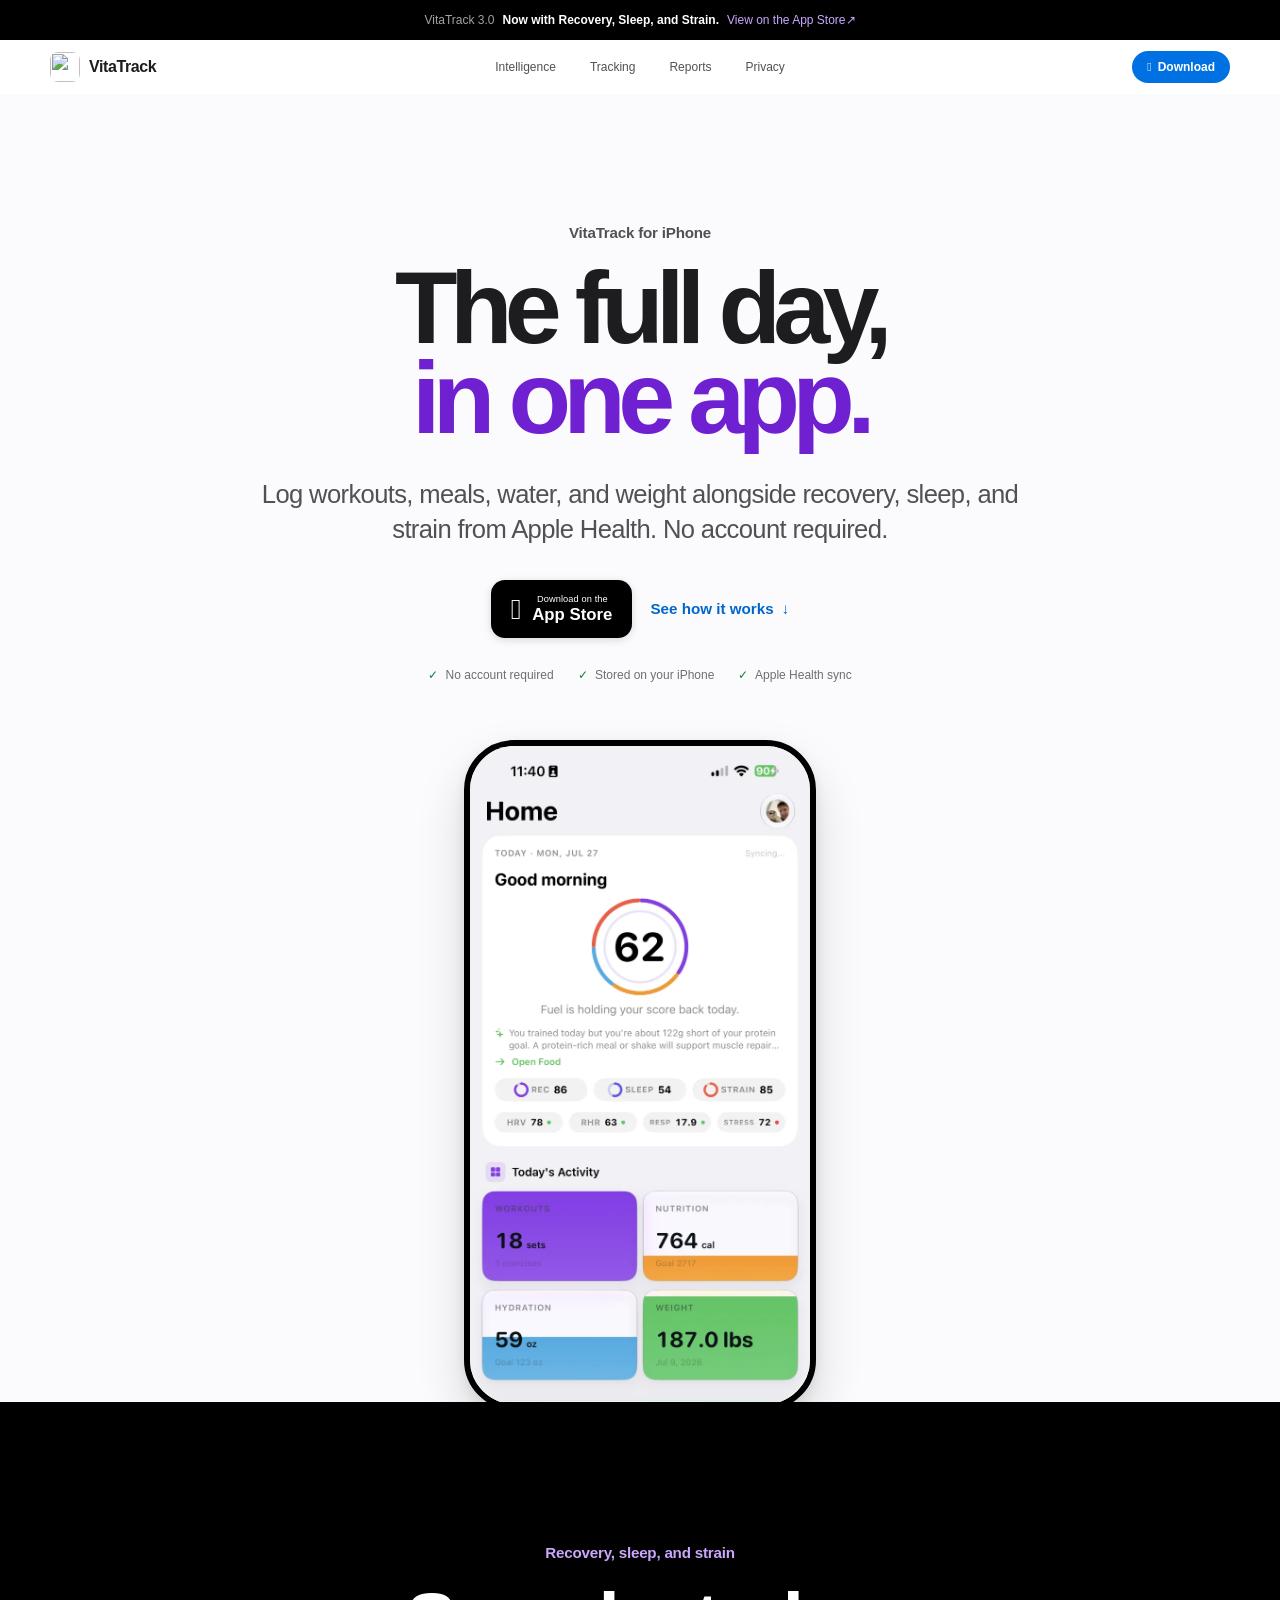
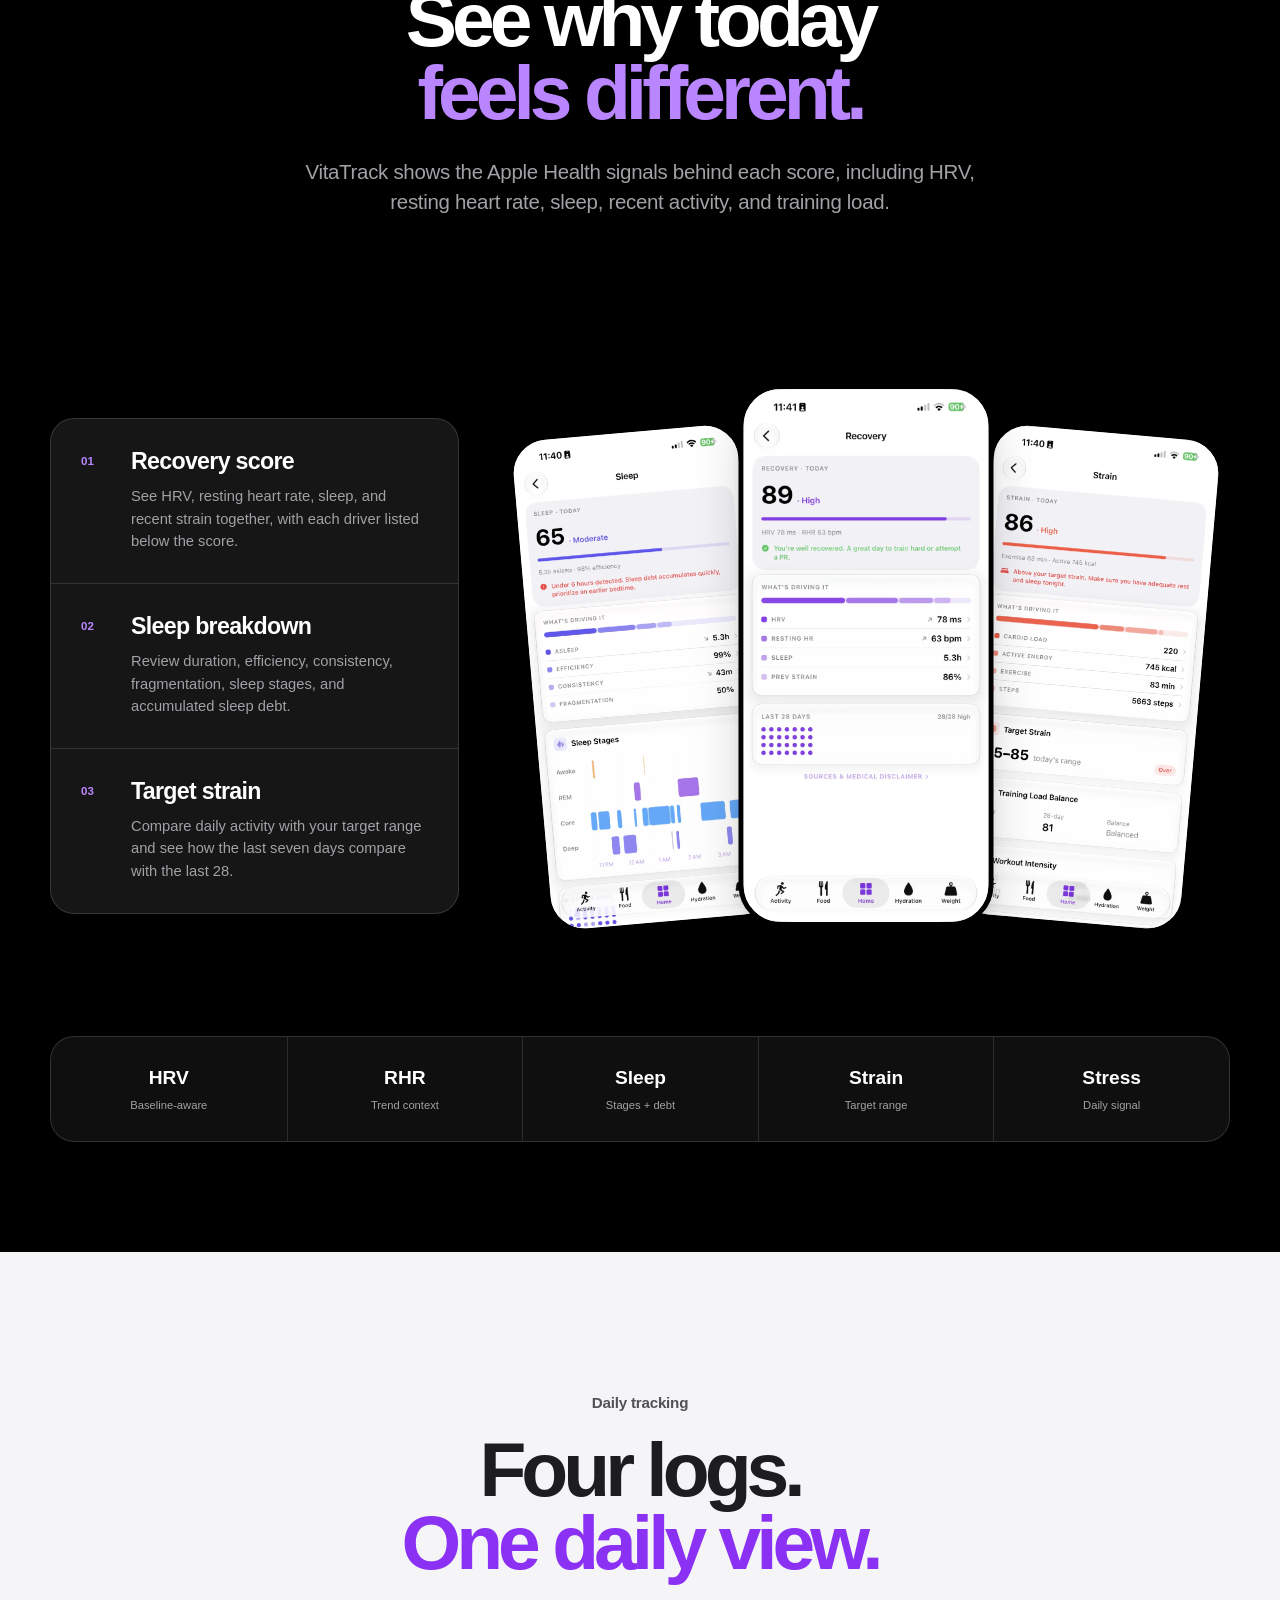
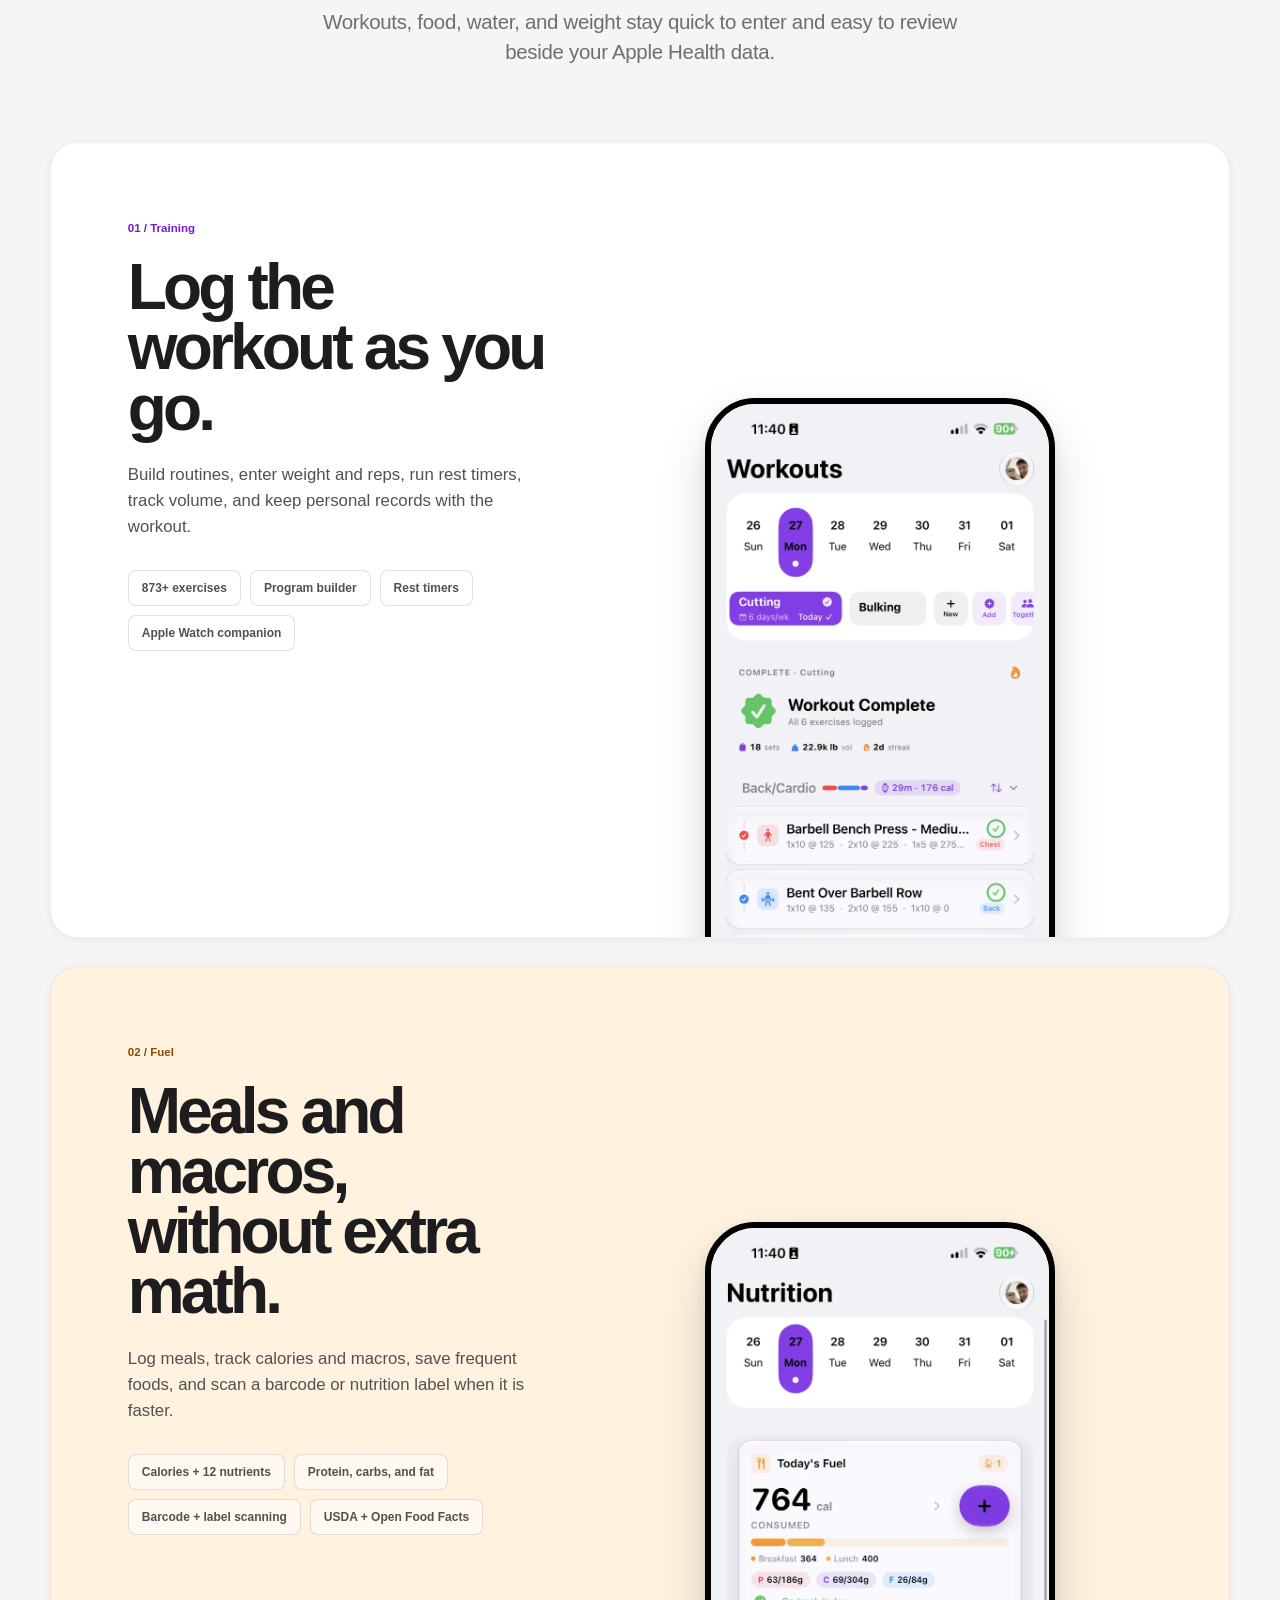
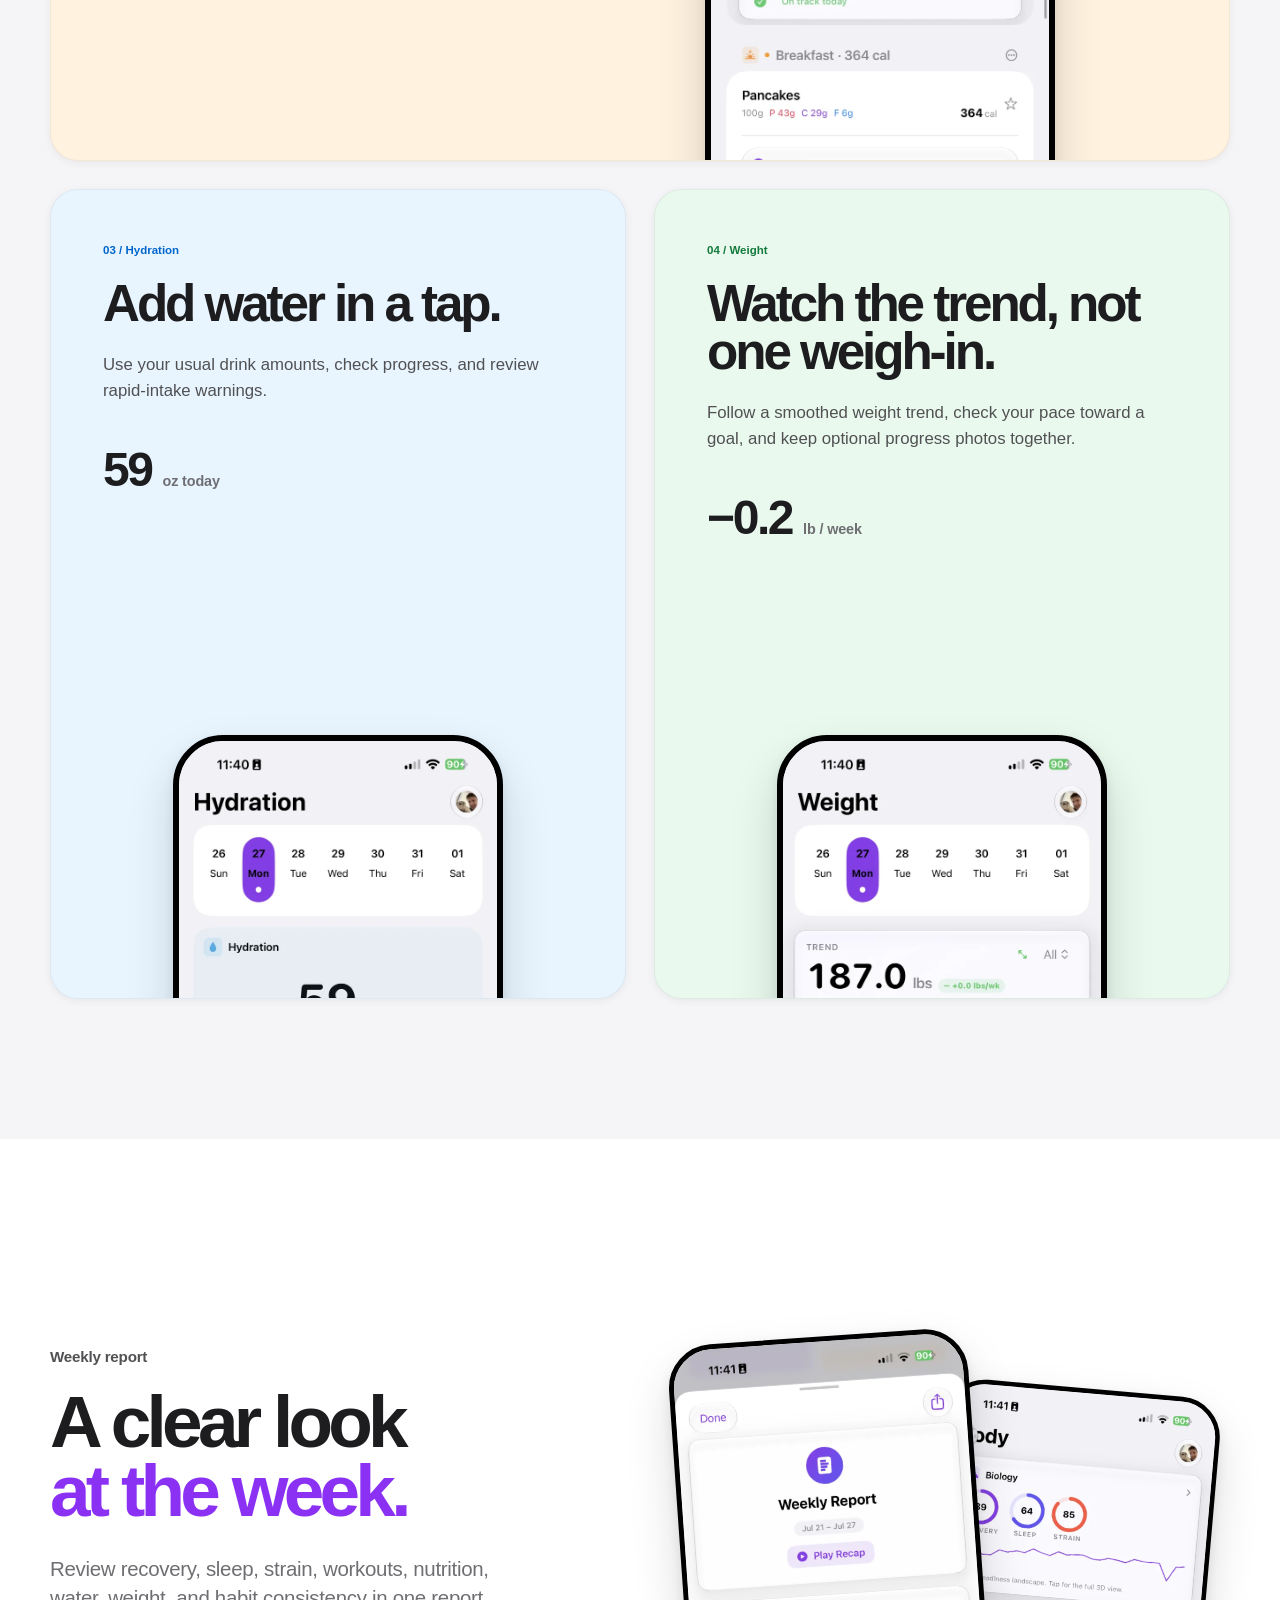
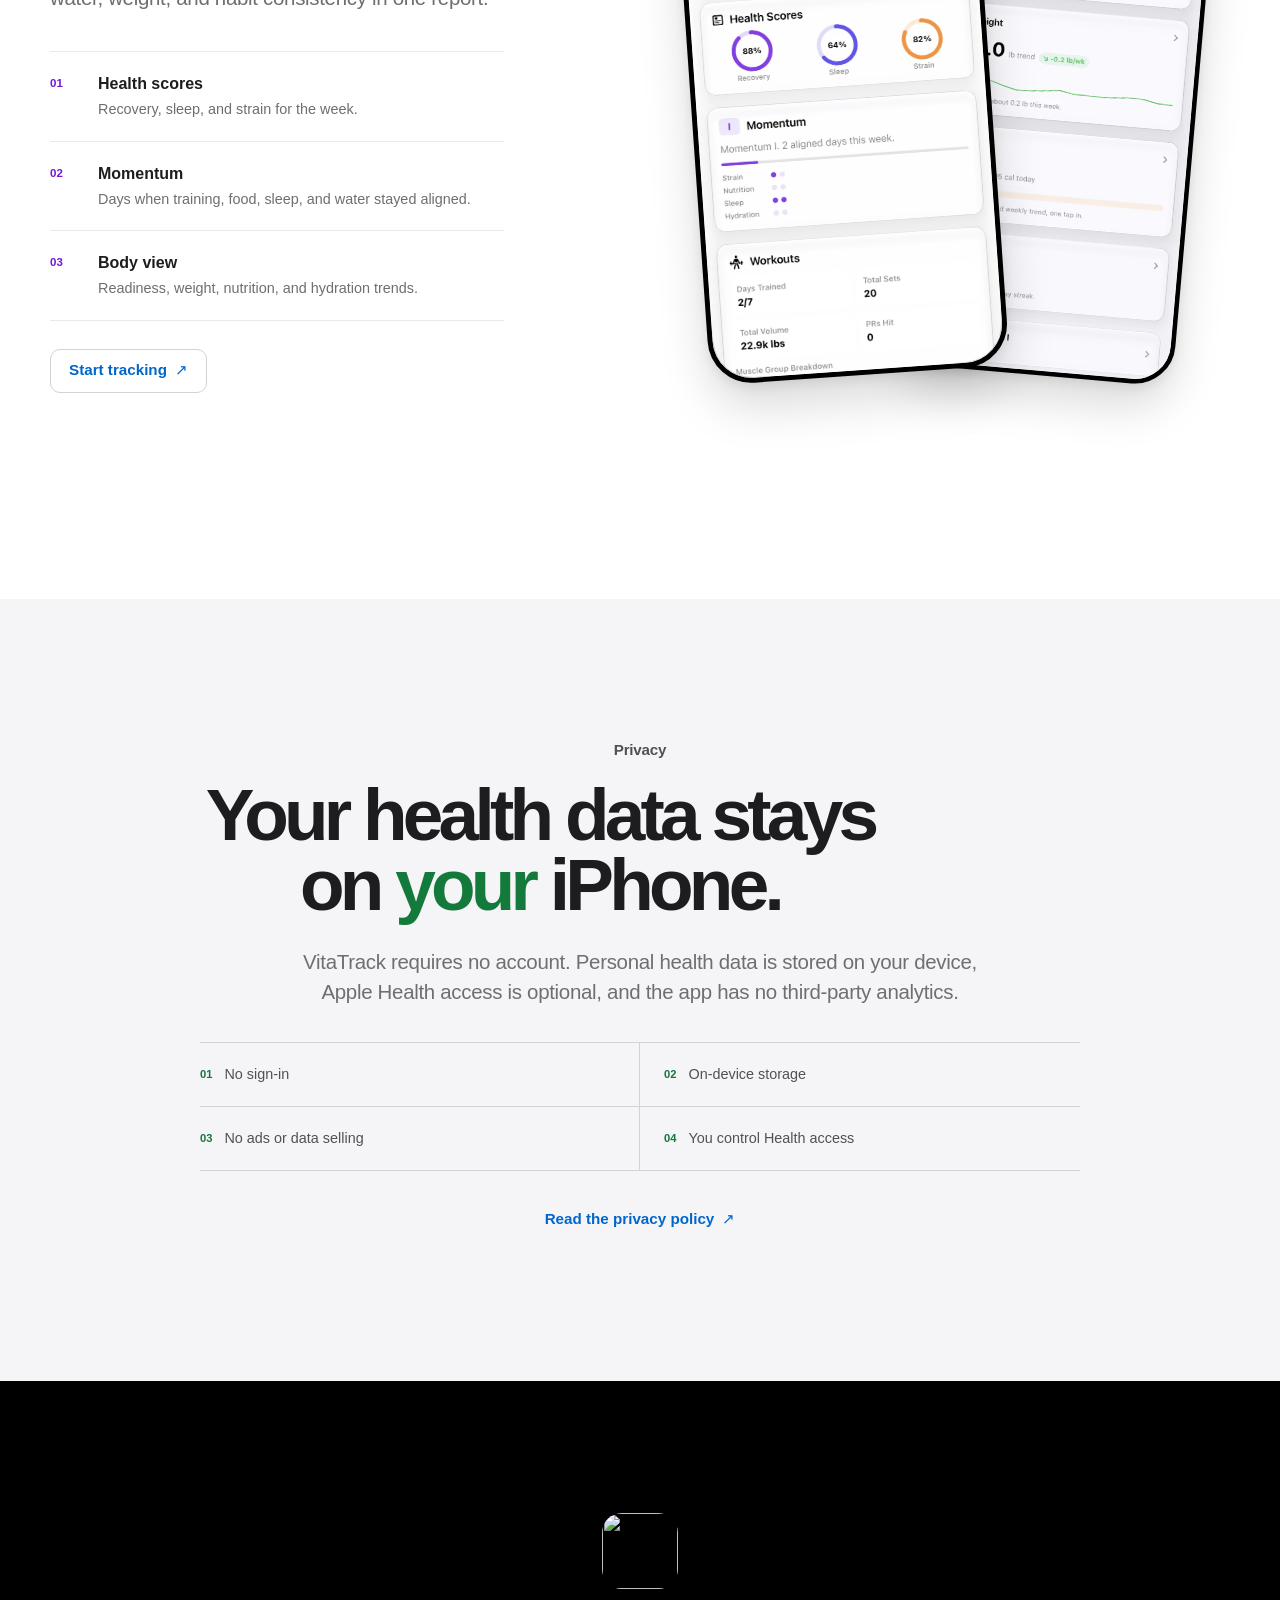
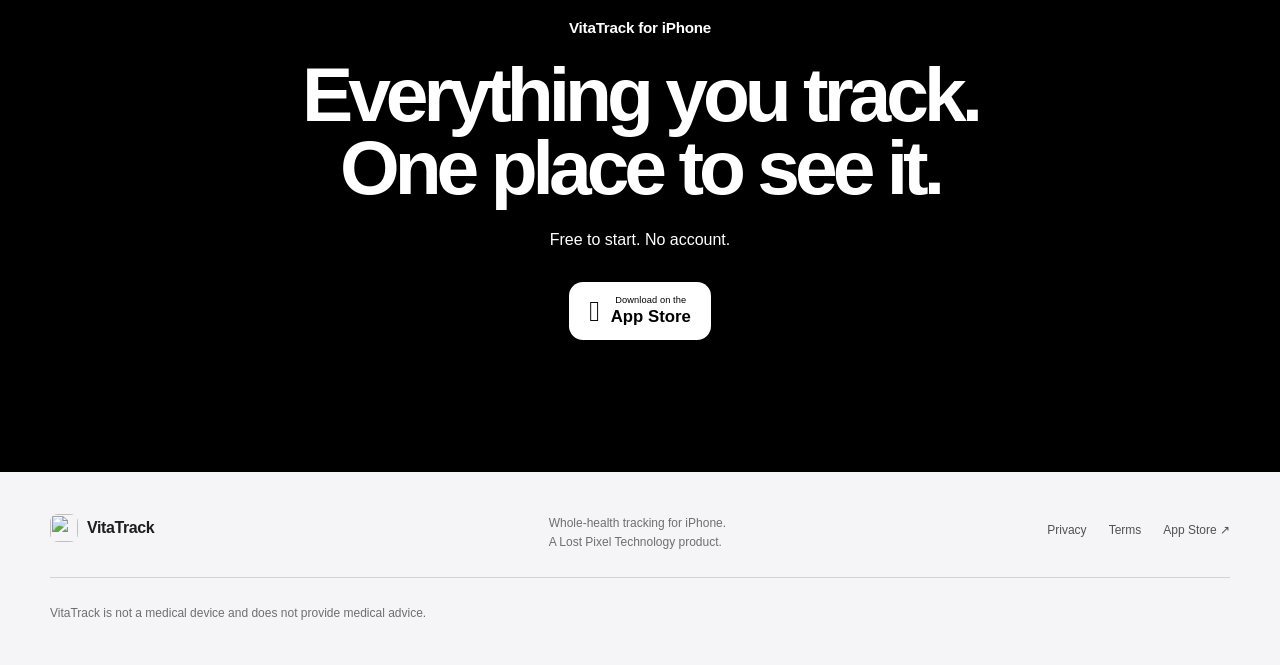
==== commit bd9eb159: "Remove generated design patterns" ====
--- a/index.html
+++ b/index.html
@@ -3,8 +3,8 @@
 <head>
   <meta charset="utf-8">
   <meta name="viewport" content="width=device-width, initial-scale=1">
-  <title>VitaTrack — All Your Health, One Place</title>
-  <meta name="description" content="VitaTrack connects workouts, nutrition, hydration, weight, recovery, sleep, and strain in one private, Apple-first health app.">
+  <title>VitaTrack - Health Tracking for iPhone</title>
+  <meta name="description" content="Track workouts, nutrition, hydration, weight, recovery, sleep, and strain in one private iPhone app.">
   <meta name="theme-color" content="#f5f5f7">
   <meta name="color-scheme" content="light">
   <meta name="author" content="Lost Pixel Technology">
@@ -12,16 +12,16 @@
   <link rel="icon" href="Untitled.png">
   <link rel="apple-touch-icon" href="Untitled.png">
   <meta property="og:type" content="website">
-  <meta property="og:title" content="VitaTrack — All Your Health, One Place">
-  <meta property="og:description" content="Train, fuel, recover, and understand the full picture—without giving up your data.">
+  <meta property="og:title" content="VitaTrack - Health Tracking for iPhone">
+  <meta property="og:description" content="Your workouts and Apple Health data, organized in one place. No account required.">
   <meta property="og:url" content="https://joeyt1103.github.io/VitaTrackSite/">
   <meta property="og:image" content="https://joeyt1103.github.io/VitaTrackSite/assets/og.png">
   <meta property="og:image:width" content="1200">
   <meta property="og:image:height" content="630">
-  <meta property="og:image:alt" content="VitaTrack — All your health, one place.">
+  <meta property="og:image:alt" content="VitaTrack health tracking app for iPhone">
   <meta name="twitter:card" content="summary_large_image">
-  <meta name="twitter:title" content="VitaTrack — All Your Health, One Place">
-  <meta name="twitter:description" content="One private, Apple-first home for training and health.">
+  <meta name="twitter:title" content="VitaTrack - Health Tracking for iPhone">
+  <meta name="twitter:description" content="Workouts and Apple Health data in one private iPhone app.">
   <meta name="twitter:image" content="https://joeyt1103.github.io/VitaTrackSite/assets/og.png">
   <link rel="stylesheet" href="styleSheet.css">
   <script src="script.js" defer></script>
@@ -31,10 +31,9 @@
   <div class="scroll-progress" id="scrollProgress" aria-hidden="true"></div>
 
   <div class="announcement">
-    <span class="announcement-dot" aria-hidden="true"></span>
     <span>VitaTrack 3.0</span>
-    <span class="announcement-copy">Recovery, Sleep &amp; Strain are here.</span>
-    <a href="https://apps.apple.com/app/id6744783922">See what’s new <span aria-hidden="true">↗</span></a>
+    <span class="announcement-copy">Now with Recovery, Sleep, and Strain.</span>
+    <a href="https://apps.apple.com/app/id6744783922">View on the App Store <span aria-hidden="true">↗</span></a>
   </div>
 
   <header class="site-header" id="siteHeader">
@@ -71,15 +70,12 @@
 
   <main id="main">
     <section class="hero" id="top">
-      <div class="hero-aura hero-aura-one" aria-hidden="true"></div>
-      <div class="hero-aura hero-aura-two" aria-hidden="true"></div>
-
       <div class="container hero-grid">
         <div class="hero-copy">
-          <p class="eyebrow reveal">Built for iPhone + Apple Health</p>
-          <h1 class="reveal" data-delay="70">All your health,<br><span>one place.</span></h1>
+          <p class="eyebrow reveal">VitaTrack for iPhone</p>
+          <h1 class="reveal" data-delay="70">The full day,<br><span>in one app.</span></h1>
           <p class="hero-lede reveal" data-delay="140">
-            VitaTrack brings your training, fuel, recovery, sleep, hydration, and weight into one clear daily picture—then helps you decide what to do next.
+            Log workouts, meals, water, and weight alongside recovery, sleep, and strain from Apple Health. No account required.
           </p>
 
           <div class="hero-actions reveal" data-delay="210">
@@ -87,45 +83,20 @@
               <span class="apple-mark" aria-hidden="true"></span>
               <span><small>Download on the</small>App Store</span>
             </a>
-            <a class="text-link" href="#intelligence">Explore VitaTrack <span aria-hidden="true">↓</span></a>
+            <a class="text-link" href="#intelligence">See how it works <span aria-hidden="true">↓</span></a>
           </div>
 
           <ul class="hero-trust reveal" data-delay="280" aria-label="VitaTrack benefits">
             <li><span aria-hidden="true">✓</span> No account required</li>
-            <li><span aria-hidden="true">✓</span> Private by design</li>
+            <li><span aria-hidden="true">✓</span> Stored on your iPhone</li>
             <li><span aria-hidden="true">✓</span> Apple Health sync</li>
           </ul>
         </div>
 
         <div class="hero-stage reveal" data-delay="120">
-          <div class="stage-word stage-word-one" aria-hidden="true">RECOVER</div>
-          <div class="stage-word stage-word-two" aria-hidden="true">MOVE</div>
           <div class="phone phone-hero">
             <img src="assets/screenshots/home.webp" width="720" height="1565" fetchpriority="high" alt="VitaTrack home dashboard showing a daily health score and activity summary">
           </div>
-
-          <div class="signal-card signal-recovery" aria-hidden="true">
-            <span class="signal-ring ring-purple">89</span>
-            <span><small>Recovery</small>Ready to push</span>
-          </div>
-          <div class="signal-card signal-strain" aria-hidden="true">
-            <span class="signal-ring ring-red">86</span>
-            <span><small>Strain</small>Above target</span>
-          </div>
-          <div class="signal-card signal-sleep" aria-hidden="true">
-            <span class="signal-ring ring-blue">65</span>
-            <span><small>Sleep</small>5.3 hours</span>
-          </div>
-        </div>
-      </div>
-
-      <div class="signal-marquee" aria-hidden="true">
-        <div class="signal-track">
-          <span>Recovery</span><i>●</i><span>Sleep</span><i>●</i><span>Strain</span><i>●</i>
-          <span>Workouts</span><i>●</i><span>Nutrition</span><i>●</i><span>Hydration</span><i>●</i>
-          <span>Weight</span><i>●</i><span>Recovery</span><i>●</i><span>Sleep</span><i>●</i>
-          <span>Strain</span><i>●</i><span>Workouts</span><i>●</i><span>Nutrition</span><i>●</i>
-          <span>Hydration</span><i>●</i><span>Weight</span><i>●</i>
         </div>
       </div>
     </section>
@@ -133,10 +104,10 @@
     <section class="intelligence" id="intelligence">
       <div class="container">
         <div class="section-heading section-heading-light">
-          <p class="eyebrow reveal">Health intelligence</p>
-          <h2 class="reveal">Your body is already talking.<br><span>VitaTrack translates.</span></h2>
+          <p class="eyebrow reveal">Recovery, sleep, and strain</p>
+          <h2 class="reveal">See why today<br><span>feels different.</span></h2>
           <p class="section-intro reveal">
-            Scores are only useful when they explain themselves. VitaTrack connects Apple Health signals to the way you train, eat, drink, and recover.
+            VitaTrack shows the Apple Health signals behind each score, including HRV, resting heart rate, sleep, recent activity, and training load.
           </p>
         </div>
 
@@ -145,22 +116,22 @@
             <div class="score-step">
               <span>01</span>
               <div>
-                <h3>Know your readiness</h3>
-                <p>Recovery brings HRV, resting heart rate, recent strain, and sleep together—plus the drivers behind your score.</p>
+                <h3>Recovery score</h3>
+                <p>See HRV, resting heart rate, sleep, and recent strain together, with each driver listed below the score.</p>
               </div>
             </div>
             <div class="score-step">
               <span>02</span>
               <div>
-                <h3>See what sleep changed</h3>
-                <p>Understand duration, efficiency, consistency, fragmentation, sleep stages, and the debt you’re carrying.</p>
+                <h3>Sleep breakdown</h3>
+                <p>Review duration, efficiency, consistency, fragmentation, sleep stages, and accumulated sleep debt.</p>
               </div>
             </div>
             <div class="score-step">
               <span>03</span>
               <div>
-                <h3>Train inside the right range</h3>
-                <p>Daily strain, target strain, and training-load balance turn activity into practical guidance.</p>
+                <h3>Target strain</h3>
+                <p>Compare daily activity with your target range and see how the last seven days compare with the last 28.</p>
               </div>
             </div>
           </article>
@@ -191,18 +162,18 @@
     <section class="tracking" id="tracking">
       <div class="container">
         <div class="section-heading">
-          <p class="eyebrow reveal">One daily loop</p>
-          <h2 class="reveal">Track less.<br><span>Understand more.</span></h2>
+          <p class="eyebrow reveal">Daily tracking</p>
+          <h2 class="reveal">Four logs.<br><span>One daily view.</span></h2>
           <p class="section-intro reveal">
-            Each part of your day stays simple on its own. Together, it becomes the context your health data was missing.
+            Workouts, food, water, and weight stay quick to enter and easy to review beside your Apple Health data.
           </p>
         </div>
 
         <article class="feature-panel feature-workouts reveal">
           <div class="feature-copy">
             <div class="feature-index">01 / Training</div>
-            <h3>Every set. Every rep. Every win.</h3>
-            <p>Build routines, follow the workout, log weight and reps, track volume, and see personal records without breaking your rhythm.</p>
+            <h3>Log the workout as you go.</h3>
+            <p>Build routines, enter weight and reps, run rest timers, track volume, and keep personal records with the workout.</p>
             <ul class="feature-points">
               <li>873+ exercises</li>
               <li>Program builder</li>
@@ -211,7 +182,6 @@
             </ul>
           </div>
           <div class="feature-visual">
-            <span class="oversize-number" aria-hidden="true">18</span>
             <div class="phone phone-feature">
               <img src="assets/screenshots/workouts.webp" width="720" height="1565" loading="lazy" alt="Completed VitaTrack workout with exercises, sets, volume, calories, and a personal record">
             </div>
@@ -221,8 +191,8 @@
         <article class="feature-panel feature-nutrition reveal">
           <div class="feature-copy">
             <div class="feature-index">02 / Fuel</div>
-            <h3>Nutrition without the spreadsheet.</h3>
-            <p>Log meals, watch calories and macros move in real time, save favorites, and scan labels when you need to move faster.</p>
+            <h3>Meals and macros, without extra math.</h3>
+            <p>Log meals, track calories and macros, save frequent foods, and scan a barcode or nutrition label when it is faster.</p>
             <ul class="feature-points">
               <li>Calories + 12 nutrients</li>
               <li>Protein, carbs, and fat</li>
@@ -231,7 +201,6 @@
             </ul>
           </div>
           <div class="feature-visual">
-            <span class="oversize-word" aria-hidden="true">FUEL</span>
             <div class="phone phone-feature">
               <img src="assets/screenshots/nutrition.webp" width="720" height="1565" loading="lazy" alt="VitaTrack nutrition screen showing calories, meals, and macronutrient progress">
             </div>
@@ -242,8 +211,8 @@
           <article class="feature-card feature-hydration reveal">
             <div class="feature-card-copy">
               <div class="feature-index">03 / Hydration</div>
-              <h3>A better reason to refill.</h3>
-              <p>Quick-add your usual drinks, see progress at a glance, and stay aware of rapid intake.</p>
+              <h3>Add water in a tap.</h3>
+              <p>Use your usual drink amounts, check progress, and review rapid-intake warnings.</p>
               <span class="feature-stat">59 <small>oz today</small></span>
             </div>
             <div class="phone phone-card">
@@ -254,8 +223,8 @@
           <article class="feature-card feature-weight reveal" data-delay="90">
             <div class="feature-card-copy">
               <div class="feature-index">04 / Weight</div>
-              <h3>Follow the trend, not the noise.</h3>
-              <p>Track a smoothed weight trend, pace toward your goal, and keep optional progress photos together.</p>
+              <h3>Watch the trend, not one weigh-in.</h3>
+              <p>Follow a smoothed weight trend, check your pace toward a goal, and keep optional progress photos together.</p>
               <span class="feature-stat">−0.2 <small>lb / week</small></span>
             </div>
             <div class="phone phone-card">
@@ -269,24 +238,22 @@
     <section class="reports" id="reports">
       <div class="reports-grid container">
         <div class="reports-copy">
-          <p class="eyebrow reveal">The bigger picture</p>
-          <h2 class="reveal">A week of signals.<br><span>One useful story.</span></h2>
+          <p class="eyebrow reveal">Weekly report</p>
+          <h2 class="reveal">A clear look<br><span>at the week.</span></h2>
           <p class="section-intro reveal">
-            Weekly reports bring recovery, sleep, strain, momentum, workouts, fuel, water, and weight into a recap you can actually act on.
+            Review recovery, sleep, strain, workouts, nutrition, water, weight, and habit consistency in one report.
           </p>
 
           <div class="report-list reveal">
-            <div><span>01</span><p><strong>Health scores</strong>See recovery, sleep, and strain together.</p></div>
-            <div><span>02</span><p><strong>Momentum</strong>Spot the habits that stayed aligned.</p></div>
-            <div><span>03</span><p><strong>Body view</strong>Zoom out across readiness, weight, fuel, and water.</p></div>
-          </div>
-
-          <a class="outline-button reveal" href="https://apps.apple.com/app/id6744783922">Build your first week <span aria-hidden="true">↗</span></a>
+            <div><span>01</span><p><strong>Health scores</strong>Recovery, sleep, and strain for the week.</p></div>
+            <div><span>02</span><p><strong>Momentum</strong>Days when training, food, sleep, and water stayed aligned.</p></div>
+            <div><span>03</span><p><strong>Body view</strong>Readiness, weight, nutrition, and hydration trends.</p></div>
+          </div>
+
+          <a class="outline-button reveal" href="https://apps.apple.com/app/id6744783922">Start tracking <span aria-hidden="true">↗</span></a>
         </div>
 
         <div class="report-stage reveal" data-delay="90">
-          <div class="report-badge badge-one" aria-hidden="true">88%<small>Recovery</small></div>
-          <div class="report-badge badge-two" aria-hidden="true">2/7<small>Days trained</small></div>
           <div class="phone phone-report phone-report-back">
             <img src="assets/screenshots/body.webp" width="720" height="1565" loading="lazy" alt="VitaTrack Body overview with biology, weight, fuel, water, and momentum cards">
           </div>
@@ -299,15 +266,11 @@
 
     <section class="privacy" id="privacy">
       <div class="container privacy-grid">
-        <div class="privacy-mark reveal" aria-hidden="true">
-          <span class="privacy-ring"></span>
-          <span class="privacy-core">LOCAL</span>
-        </div>
         <div class="privacy-copy">
-          <p class="eyebrow reveal">Private by architecture</p>
-          <h2 class="reveal">Your health belongs on <span>your</span> iPhone.</h2>
+          <p class="eyebrow reveal">Privacy</p>
+          <h2 class="reveal">Your health data stays on <span>your</span> iPhone.</h2>
           <p class="section-intro reveal">
-            VitaTrack requires no account and stores personal health data locally on your device. It uses Apple Health only with your permission, and it does not use third-party analytics or tracking tools.
+            VitaTrack requires no account. Personal health data is stored on your device, Apple Health access is optional, and the app has no third-party analytics.
           </p>
           <ul class="privacy-list reveal">
             <li><span>01</span>No sign-in</li>
@@ -323,9 +286,9 @@
     <section class="final-cta">
       <div class="container final-cta-inner reveal">
         <img src="Untitled.png" width="88" height="88" alt="">
-        <p class="eyebrow">Train. Fuel. Recover. Repeat.</p>
-        <h2>Make the whole picture<br>your advantage.</h2>
-        <p>Free to start. No account required.</p>
+        <p class="eyebrow">VitaTrack for iPhone</p>
+        <h2>Everything you track.<br>One place to see it.</h2>
+        <p>Free to start. No account.</p>
         <a class="app-store-button app-store-button-light" href="https://apps.apple.com/app/id6744783922">
           <span class="apple-mark" aria-hidden="true"></span>
           <span><small>Download on the</small>App Store</span>
--- a/styleSheet.css
+++ b/styleSheet.css
@@ -12,11 +12,8 @@
   --purple: #8b31f4;
   --purple-deep: #6f20d1;
   --purple-ink: #7418da;
-  --purple-soft: #eee5ff;
-  --purple-wash: #f7f2ff;
   --purple-light: #caa7ff;
   --purple-highlight: #ba86ff;
-  --purple-bright: #9e52f8;
   --blue: #0071e3;
   --blue-ink: #0066cc;
   --blue-soft: #e8f5ff;
@@ -33,19 +30,16 @@
   --dark-muted: #a1a1a6;
   --focus-inner: #000;
   --focus-outer: #fff;
-  --glass-light: rgba(255, 255, 255, 0.78);
-  --glass-dark: rgba(22, 22, 23, 0.72);
-  --glass-border: rgba(255, 255, 255, 0.56);
-  --glass-blur: 24px;
-  --glass-saturate: 180%;
-  --shadow-phone: 0 44px 90px rgba(0, 0, 0, 0.18), 0 12px 30px rgba(0, 0, 0, 0.1);
-  --shadow-card: 0 18px 55px rgba(0, 0, 0, 0.06);
+  --nav-blur: 24px;
+  --nav-saturate: 180%;
+  --shadow-phone: 0 24px 48px rgba(0, 0, 0, 0.15), 0 4px 12px rgba(0, 0, 0, 0.08);
+  --shadow-card: 0 2px 8px rgba(0, 0, 0, 0.06);
   --display: -apple-system, BlinkMacSystemFont, "SF Pro Display", "Helvetica Neue", sans-serif;
   --body: -apple-system, BlinkMacSystemFont, "SF Pro Text", "Helvetica Neue", sans-serif;
   --radius-sm: 12px;
   --radius-md: 24px;
-  --radius-lg: 36px;
-  --radius-xl: 48px;
+  --radius-lg: 24px;
+  --radius-xl: 28px;
   --ease: cubic-bezier(0.22, 1, 0.36, 1);
 }
 
@@ -142,7 +136,7 @@
   z-index: 10001;
   width: 0;
   height: 2px;
-  background: linear-gradient(90deg, var(--purple), var(--blue), var(--green));
+  background: var(--purple);
   pointer-events: none;
 }
 
@@ -163,14 +157,6 @@
   font-weight: 600;
 }
 
-.announcement-dot {
-  width: 6px;
-  height: 6px;
-  border-radius: 50%;
-  background: var(--green);
-  box-shadow: 0 0 0 5px rgba(43, 200, 90, 0.12);
-}
-
 .announcement a {
   min-height: 24px;
   display: inline-flex;
@@ -185,15 +171,15 @@
   height: 54px;
   background: rgba(255, 255, 255, 0.76);
   border-bottom: 1px solid transparent;
-  backdrop-filter: blur(var(--glass-blur)) saturate(var(--glass-saturate));
-  -webkit-backdrop-filter: blur(var(--glass-blur)) saturate(var(--glass-saturate));
+  backdrop-filter: blur(var(--nav-blur)) saturate(var(--nav-saturate));
+  -webkit-backdrop-filter: blur(var(--nav-blur)) saturate(var(--nav-saturate));
   transition: background 200ms ease, border-color 200ms ease, box-shadow 200ms ease;
 }
 
 .site-header.scrolled {
   background: rgba(255, 255, 255, 0.88);
   border-color: rgba(0, 0, 0, 0.08);
-  box-shadow: 0 1px 12px rgba(0, 0, 0, 0.04);
+  box-shadow: 0 1px 4px rgba(0, 0, 0, 0.06);
 }
 
 .nav {
@@ -233,7 +219,7 @@
   padding-inline: 15px;
   display: inline-flex;
   align-items: center;
-  border-radius: 999px;
+  border-radius: 8px;
   color: var(--muted-strong);
   font-size: 0.75rem;
   transition: background 180ms ease, color 180ms ease;
@@ -257,13 +243,12 @@
   color: var(--paper);
   font-size: 0.75rem;
   font-weight: 600;
-  transition: background 180ms ease, transform 180ms var(--ease);
+  transition: background 150ms ease;
 }
 
 .nav-download:hover,
 .nav-download:focus-visible {
   background: var(--blue-ink);
-  transform: translateY(-1px);
 }
 
 .menu-button,
@@ -277,30 +262,15 @@
 }
 
 .eyebrow {
-  color: var(--purple-ink);
-  font-size: 0.75rem;
-  font-weight: 700;
-  letter-spacing: 0.1em;
-  text-transform: uppercase;
+  color: var(--muted-strong);
+  font-size: 0.95rem;
+  font-weight: 600;
+  letter-spacing: -0.015em;
 }
 
 .hero {
   min-height: 1120px;
-  background:
-    radial-gradient(circle at 50% 32%, rgba(139, 49, 244, 0.14), transparent 30%),
-    radial-gradient(circle at 72% 54%, rgba(0, 113, 227, 0.1), transparent 25%),
-    linear-gradient(180deg, var(--surface-elevated) 0%, var(--paper) 72%, var(--surface) 100%);
-}
-
-.hero::before {
-  content: "";
-  position: absolute;
-  inset: 0;
-  opacity: 0.4;
-  background-image: radial-gradient(rgba(29, 29, 31, 0.13) 0.6px, transparent 0.6px);
-  background-size: 13px 13px;
-  mask-image: linear-gradient(to bottom, transparent, black 28%, transparent 84%);
-  pointer-events: none;
+  background: var(--surface-elevated);
 }
 
 .hero-grid {
@@ -327,10 +297,7 @@
 
 .hero-copy h1 span {
   display: inline-block;
-  color: transparent;
-  background: linear-gradient(100deg, var(--purple-deep) 12%, var(--purple) 52%, var(--blue) 100%);
-  background-clip: text;
-  -webkit-background-clip: text;
+  color: var(--purple-deep);
 }
 
 .hero-lede {
@@ -360,18 +327,17 @@
   border-radius: 14px;
   background: var(--ink-strong);
   color: var(--paper);
-  box-shadow: 0 10px 24px rgba(0, 0, 0, 0.14);
+  box-shadow: 0 2px 8px rgba(0, 0, 0, 0.14);
   font-family: var(--display);
   font-size: 1.05rem;
   font-weight: 600;
   line-height: 1;
-  transition: transform 220ms var(--ease), box-shadow 220ms ease;
+  transition: background 150ms ease, box-shadow 150ms ease;
 }
 
 .app-store-button:hover,
 .app-store-button:focus-visible {
-  transform: translateY(-2px);
-  box-shadow: 0 15px 34px rgba(0, 0, 0, 0.2);
+  box-shadow: 0 3px 8px rgba(0, 0, 0, 0.2);
 }
 
 .app-store-button small {
@@ -397,18 +363,6 @@
   font-weight: 550;
 }
 
-.text-link span,
-.outline-button span {
-  transition: transform 180ms var(--ease);
-}
-
-.text-link:hover span,
-.text-link:focus-visible span,
-.outline-button:hover span,
-.outline-button:focus-visible span {
-  transform: translate(2px, -1px);
-}
-
 .hero-trust {
   margin-top: 28px;
   display: flex;
@@ -433,21 +387,6 @@
   margin-top: 48px;
 }
 
-.hero-stage::before {
-  content: "";
-  position: absolute;
-  inset: 12% 13% 0;
-  border-radius: 50% 50% 12% 12%;
-  background: linear-gradient(135deg, rgba(139, 49, 244, 0.2), rgba(0, 113, 227, 0.12));
-  filter: blur(50px);
-  transform: translateZ(0);
-}
-
-.hero-aura,
-.stage-word {
-  display: none;
-}
-
 .phone {
   position: relative;
   overflow: hidden;
@@ -467,102 +406,6 @@
   width: 352px;
   margin: auto;
   transform: translateY(8px);
-}
-
-.signal-card {
-  position: absolute;
-  z-index: 4;
-  min-width: 190px;
-  padding: 12px 16px 12px 12px;
-  display: flex;
-  align-items: center;
-  gap: 11px;
-  border: 1px solid var(--glass-border);
-  border-radius: 18px;
-  background: var(--glass-light);
-  box-shadow: 0 18px 44px rgba(0, 0, 0, 0.12);
-  backdrop-filter: blur(var(--glass-blur)) saturate(var(--glass-saturate));
-  -webkit-backdrop-filter: blur(var(--glass-blur)) saturate(var(--glass-saturate));
-  color: var(--ink);
-  font-size: 0.78rem;
-  font-weight: 600;
-}
-
-.signal-card small {
-  display: block;
-  margin-bottom: 2px;
-  color: var(--muted);
-  font-size: 0.62rem;
-  font-weight: 650;
-  letter-spacing: 0.05em;
-  text-transform: uppercase;
-}
-
-.signal-ring {
-  width: 48px;
-  height: 48px;
-  display: grid;
-  place-content: center;
-  flex: 0 0 auto;
-  border: 5px solid currentColor;
-  border-radius: 50%;
-  background: var(--paper);
-  color: var(--purple);
-  font-family: var(--display);
-  font-size: 0.88rem;
-  font-weight: 700;
-}
-
-.ring-red {
-  color: var(--red);
-}
-
-.ring-blue {
-  color: var(--sleep-indigo);
-}
-
-.signal-recovery {
-  inset: 17% auto auto 12%;
-}
-
-.signal-strain {
-  inset: 50% 7% auto auto;
-}
-
-.signal-sleep {
-  inset: auto auto 13% 10%;
-}
-
-.signal-marquee {
-  position: absolute;
-  inset: auto 0 24px;
-  z-index: 3;
-  width: min(940px, calc(100% - 48px));
-  margin-inline: auto;
-  overflow: hidden;
-  border: 1px solid rgba(0, 0, 0, 0.08);
-  border-radius: 999px;
-  background: rgba(255, 255, 255, 0.68);
-  backdrop-filter: blur(18px);
-  -webkit-backdrop-filter: blur(18px);
-}
-
-.signal-track {
-  min-width: max-content;
-  padding: 14px 26px;
-  display: flex;
-  align-items: center;
-  justify-content: center;
-  gap: 20px;
-  color: var(--muted);
-  font-size: 0.75rem;
-  font-weight: 550;
-}
-
-.signal-track i {
-  color: var(--purple);
-  font-size: 0.38rem;
-  font-style: normal;
 }
 
 .section-heading {
@@ -603,17 +446,6 @@
   color: var(--paper);
 }
 
-.intelligence::before {
-  content: "";
-  position: absolute;
-  inset: -20% 10% auto;
-  height: 620px;
-  border-radius: 50%;
-  background: radial-gradient(circle, rgba(139, 49, 244, 0.28), transparent 68%);
-  filter: blur(60px);
-  pointer-events: none;
-}
-
 .section-heading-light {
   position: relative;
   z-index: 2;
@@ -777,11 +609,11 @@
 }
 
 .feature-workouts {
-  background: linear-gradient(145deg, var(--paper), var(--purple-wash));
+  background: var(--paper);
 }
 
 .feature-nutrition {
-  background: linear-gradient(145deg, var(--paper), var(--orange-soft));
+  background: var(--orange-soft);
 }
 
 .feature-copy {
@@ -794,8 +626,7 @@
   color: var(--purple-ink);
   font-size: 0.72rem;
   font-weight: 700;
-  letter-spacing: 0.1em;
-  text-transform: uppercase;
+  letter-spacing: 0;
 }
 
 .feature-nutrition .feature-index {
@@ -832,7 +663,7 @@
 .feature-points li {
   padding: 8px 13px;
   border: 1px solid rgba(0, 0, 0, 0.12);
-  border-radius: 999px;
+  border-radius: 8px;
   background: rgba(255, 255, 255, 0.56);
   color: var(--muted-strong);
   font-size: 0.75rem;
@@ -852,25 +683,6 @@
   transform: translateX(50%);
 }
 
-.oversize-number,
-.oversize-word {
-  position: absolute;
-  inset: auto 50% 8%;
-  color: rgba(139, 49, 244, 0.08);
-  font-family: var(--display);
-  font-size: 24rem;
-  font-weight: 700;
-  line-height: 0.7;
-  letter-spacing: -0.08em;
-  transform: translateX(50%);
-}
-
-.oversize-word {
-  color: rgba(138, 75, 0, 0.07);
-  font-size: 8rem;
-  letter-spacing: -0.06em;
-}
-
 .feature-split {
   display: grid;
   grid-template-columns: 1fr 1fr;
@@ -883,11 +695,11 @@
 }
 
 .feature-hydration {
-  background: linear-gradient(155deg, var(--paper), var(--blue-soft));
+  background: var(--blue-soft);
 }
 
 .feature-weight {
-  background: linear-gradient(155deg, var(--paper), var(--green-soft));
+  background: var(--green-soft);
 }
 
 .feature-hydration .feature-index {
@@ -927,9 +739,7 @@
 
 .reports {
   padding-block: 150px;
-  background:
-    radial-gradient(circle at 76% 52%, rgba(139, 49, 244, 0.14), transparent 28%),
-    var(--paper);
+  background: var(--paper);
 }
 
 .reports-grid {
@@ -983,7 +793,7 @@
   margin-top: 28px;
   padding: 0 18px;
   border: 1px solid var(--line);
-  border-radius: 999px;
+  border-radius: 10px;
   background: var(--paper);
 }
 
@@ -1011,100 +821,19 @@
   transform: translateY(-48%) rotate(5deg) scale(0.92);
 }
 
-.report-badge {
-  position: absolute;
-  z-index: 5;
-  width: 112px;
-  height: 112px;
-  display: grid;
-  place-content: center;
-  border: 1px solid var(--glass-border);
-  border-radius: 50%;
-  background: var(--glass-light);
-  box-shadow: 0 18px 42px rgba(56, 20, 94, 0.13);
-  backdrop-filter: blur(var(--glass-blur)) saturate(var(--glass-saturate));
-  -webkit-backdrop-filter: blur(var(--glass-blur)) saturate(var(--glass-saturate));
-  color: var(--purple-deep);
-  font-family: var(--display);
-  font-size: 1.55rem;
-  font-weight: 700;
-  text-align: center;
-}
-
-.report-badge small {
-  display: block;
-  margin-top: 4px;
-  color: var(--muted);
-  font-family: var(--body);
-  font-size: 0.62rem;
-  font-weight: 600;
-}
-
-.badge-one {
-  inset: 12% 2% auto auto;
-}
-
-.badge-two {
-  inset: auto auto 11% 0;
-}
-
 .privacy {
   padding-block: 140px;
   background: var(--surface);
 }
 
 .privacy-grid {
-  display: grid;
-  grid-template-columns: 0.8fr 1.2fr;
-  align-items: center;
-  gap: 88px;
-}
-
-.privacy-mark {
-  position: relative;
-  width: min(430px, 100%);
-  aspect-ratio: 1;
+  display: block;
+}
+
+.privacy-copy {
+  max-width: 880px;
   margin-inline: auto;
-  display: grid;
-  place-content: center;
-}
-
-.privacy-ring {
-  position: absolute;
-  inset: 5%;
-  border: 1px solid rgba(20, 122, 60, 0.2);
-  border-radius: 50%;
-  background:
-    radial-gradient(circle, rgba(43, 200, 90, 0.16), transparent 52%),
-    var(--paper);
-  box-shadow: inset 0 0 0 42px rgba(43, 200, 90, 0.03);
-}
-
-.privacy-ring::before,
-.privacy-ring::after {
-  content: "";
-  position: absolute;
-  border: 1px solid rgba(20, 122, 60, 0.15);
-  border-radius: 50%;
-}
-
-.privacy-ring::before {
-  inset: 20%;
-}
-
-.privacy-ring::after {
-  inset: 38%;
-  background: var(--green-soft);
-}
-
-.privacy-core {
-  position: relative;
-  z-index: 2;
-  color: var(--green-ink);
-  font-family: var(--display);
-  font-size: 1rem;
-  font-weight: 700;
-  letter-spacing: 0.12em;
+  text-align: center;
 }
 
 .privacy-copy h2 {
@@ -1117,7 +846,7 @@
 }
 
 .privacy-copy .section-intro {
-  margin-inline: 0;
+  margin-inline: auto;
 }
 
 .privacy-list {
@@ -1159,10 +888,7 @@
 
 .final-cta {
   padding-block: 132px;
-  background:
-    radial-gradient(circle at 25% 0%, rgba(255, 255, 255, 0.22), transparent 28%),
-    radial-gradient(circle at 90% 70%, rgba(0, 113, 227, 0.22), transparent 30%),
-    linear-gradient(135deg, var(--purple-deep), var(--purple) 54%, var(--purple-bright));
+  background: var(--ink-strong);
   color: var(--paper);
 }
 
@@ -1176,7 +902,7 @@
   width: 76px;
   height: 76px;
   border-radius: 20px;
-  box-shadow: 0 18px 38px rgba(50, 14, 86, 0.24);
+  box-shadow: none;
 }
 
 .final-cta .eyebrow {
@@ -1251,25 +977,20 @@
   border-top: 1px solid var(--line);
 }
 
-.signal-ring,
 .score-step > span,
 .metric-strip strong,
-.feature-stat,
-.oversize-number,
-.report-badge {
+.feature-stat {
   font-variant-numeric: lining-nums tabular-nums;
   font-feature-settings: "lnum" 1, "tnum" 1;
 }
 
 .js .reveal {
   opacity: 0;
-  transform: translateY(24px);
 }
 
 .js .reveal.is-visible {
   opacity: 1;
-  transform: translateY(0);
-  transition: opacity 700ms ease, transform 850ms var(--ease);
+  transition: opacity 300ms ease;
   transition-delay: var(--delay, 0ms);
 }
 
@@ -1357,21 +1078,17 @@
     max-height: calc(100svh - 54px);
     padding: 16px 24px 28px;
     display: grid;
-    background: rgba(255, 255, 255, 0.96);
+    background: var(--paper);
     border-bottom: 1px solid var(--line-soft);
-    box-shadow: 0 24px 42px rgba(0, 0, 0, 0.08);
-    backdrop-filter: blur(var(--glass-blur));
-    -webkit-backdrop-filter: blur(var(--glass-blur));
+    box-shadow: 0 2px 8px rgba(0, 0, 0, 0.08);
     opacity: 0;
     visibility: hidden;
-    transform: translateY(-10px);
-    transition: opacity 180ms ease, transform 220ms var(--ease), visibility 220ms ease;
+    transition: opacity 150ms ease, visibility 150ms ease;
   }
 
   .mobile-menu.open {
     opacity: 1;
     visibility: visible;
-    transform: translateY(0);
   }
 
   .mobile-menu a {
@@ -1397,18 +1114,6 @@
     height: 620px;
   }
 
-  .signal-recovery {
-    inset-inline-start: 2%;
-  }
-
-  .signal-strain {
-    inset-inline-end: 0;
-  }
-
-  .signal-sleep {
-    inset-inline-start: 0;
-  }
-
   .intelligence,
   .tracking,
   .reports,
@@ -1445,8 +1150,7 @@
     min-height: 900px;
   }
 
-  .reports-grid,
-  .privacy-grid {
+  .reports-grid {
     grid-template-columns: 1fr;
   }
 
@@ -1464,22 +1168,6 @@
 
   .report-stage {
     min-height: 720px;
-  }
-
-  .privacy-grid {
-    gap: 50px;
-  }
-
-  .privacy-mark {
-    max-width: 360px;
-  }
-
-  .privacy-copy {
-    text-align: center;
-  }
-
-  .privacy-copy .section-intro {
-    margin-inline: auto;
   }
 
   .privacy-list {
@@ -1507,10 +1195,6 @@
     min-height: 950px;
   }
 
-  .hero::before {
-    opacity: 0.28;
-  }
-
   .hero-grid {
     padding-top: 68px;
   }
@@ -1548,39 +1232,6 @@
 
   .phone-hero {
     width: 275px;
-  }
-
-  .signal-card {
-    min-width: 150px;
-    padding: 9px 12px 9px 9px;
-    font-size: 0.68rem;
-  }
-
-  .signal-card small {
-    font-size: 0.55rem;
-  }
-
-  .signal-ring {
-    width: 39px;
-    height: 39px;
-    border-width: 4px;
-    font-size: 0.72rem;
-  }
-
-  .signal-recovery {
-    inset: 16% auto auto -3%;
-  }
-
-  .signal-strain {
-    inset: 47% -5% auto auto;
-  }
-
-  .signal-sleep {
-    inset: auto auto 11% -4%;
-  }
-
-  .signal-marquee {
-    display: none;
   }
 
   .section-heading h2,
@@ -1670,7 +1321,7 @@
 
   .feature-panel,
   .feature-card {
-    border-radius: 30px;
+    border-radius: 20px;
   }
 
   .feature-panel {
@@ -1702,14 +1353,6 @@
     bottom: -255px;
   }
 
-  .oversize-number {
-    font-size: 17rem;
-  }
-
-  .oversize-word {
-    font-size: 5.8rem;
-  }
-
   .feature-split {
     gap: 18px;
   }
@@ -1745,24 +1388,6 @@
 
   .phone-report-back {
     inset-inline-end: -10%;
-  }
-
-  .report-badge {
-    width: 84px;
-    height: 84px;
-    font-size: 1.1rem;
-  }
-
-  .badge-one {
-    inset-inline-end: -2%;
-  }
-
-  .badge-two {
-    inset-inline-start: -2%;
-  }
-
-  .privacy-mark {
-    max-width: 290px;
   }
 
   .privacy-list {
@@ -1828,9 +1453,7 @@
   }
 
   .site-header,
-  .mobile-menu,
-  .signal-card,
-  .report-badge {
+  .mobile-menu {
     background: var(--paper);
     backdrop-filter: none;
     -webkit-backdrop-filter: none;
@@ -1850,9 +1473,4 @@
     background: none;
   }
 
-  .signal-ring,
-  .privacy-ring,
-  .report-badge {
-    forced-color-adjust: auto;
-  }
-}
+}
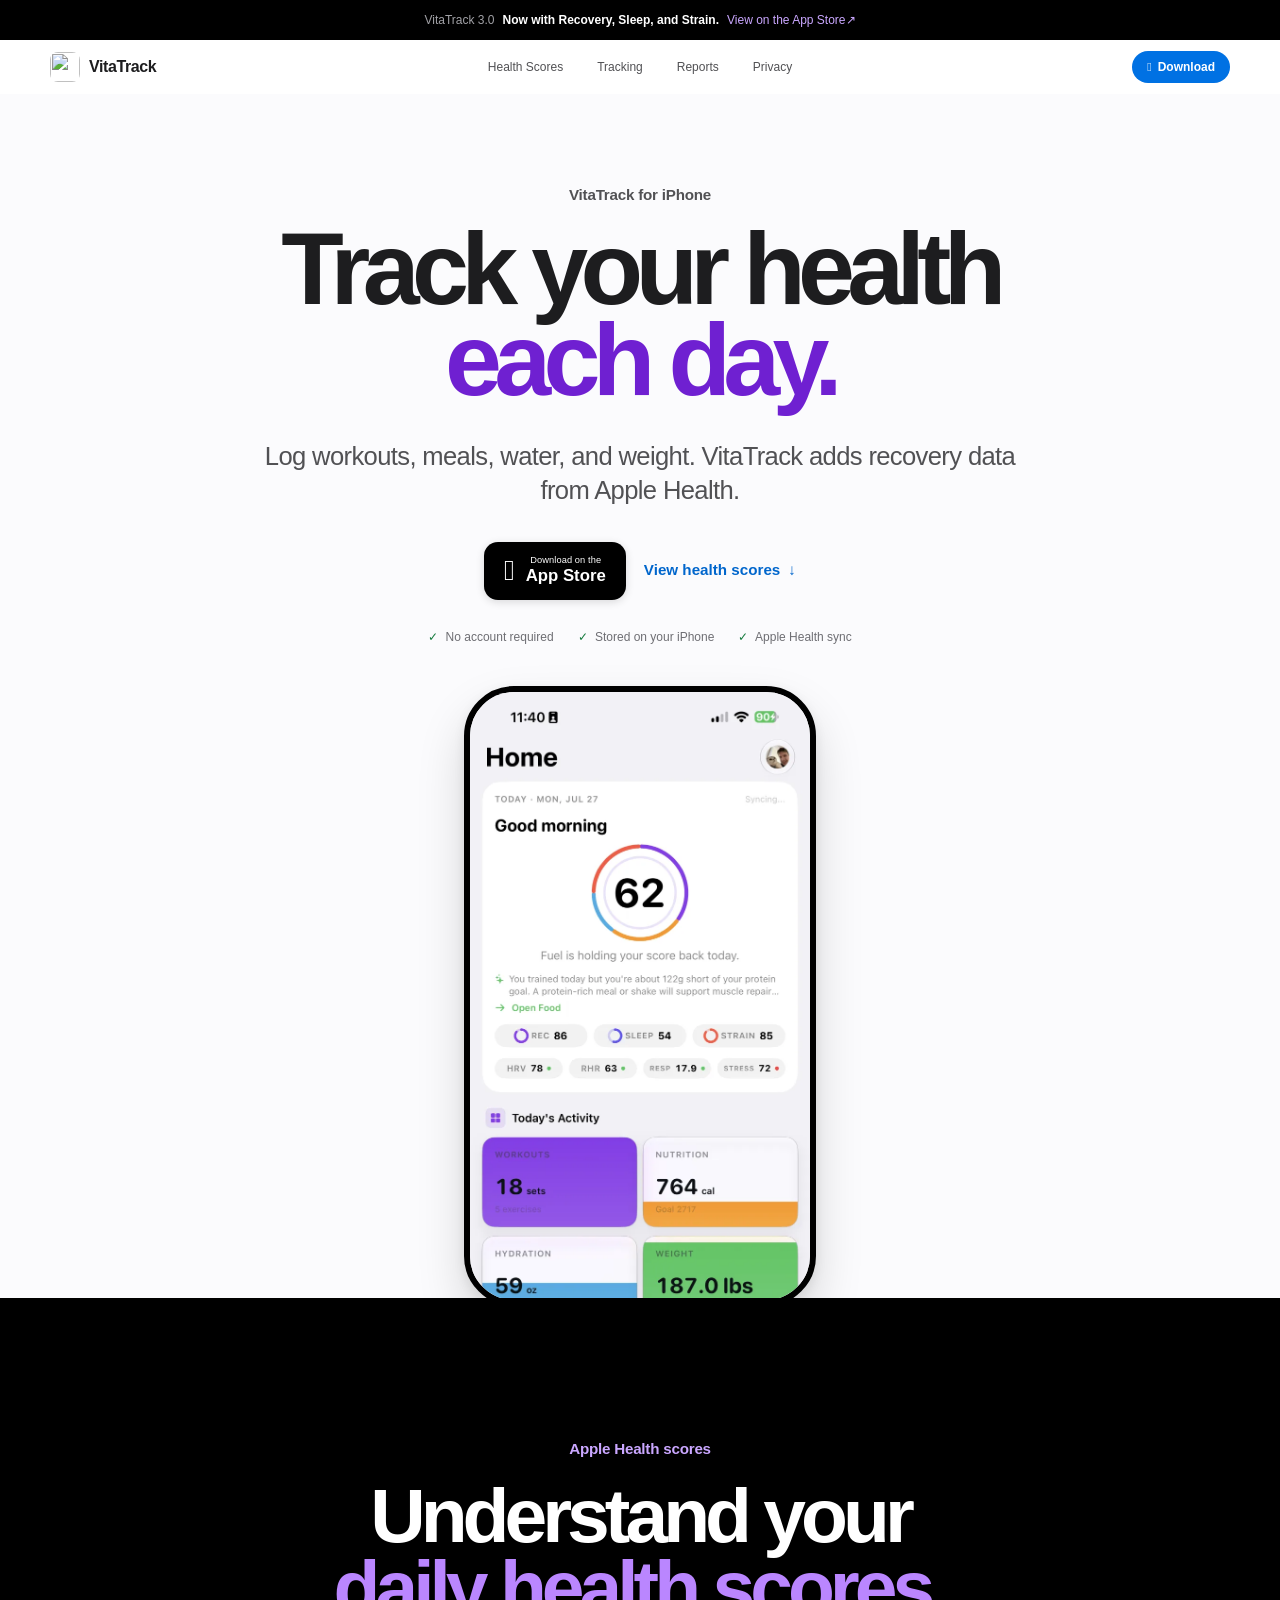
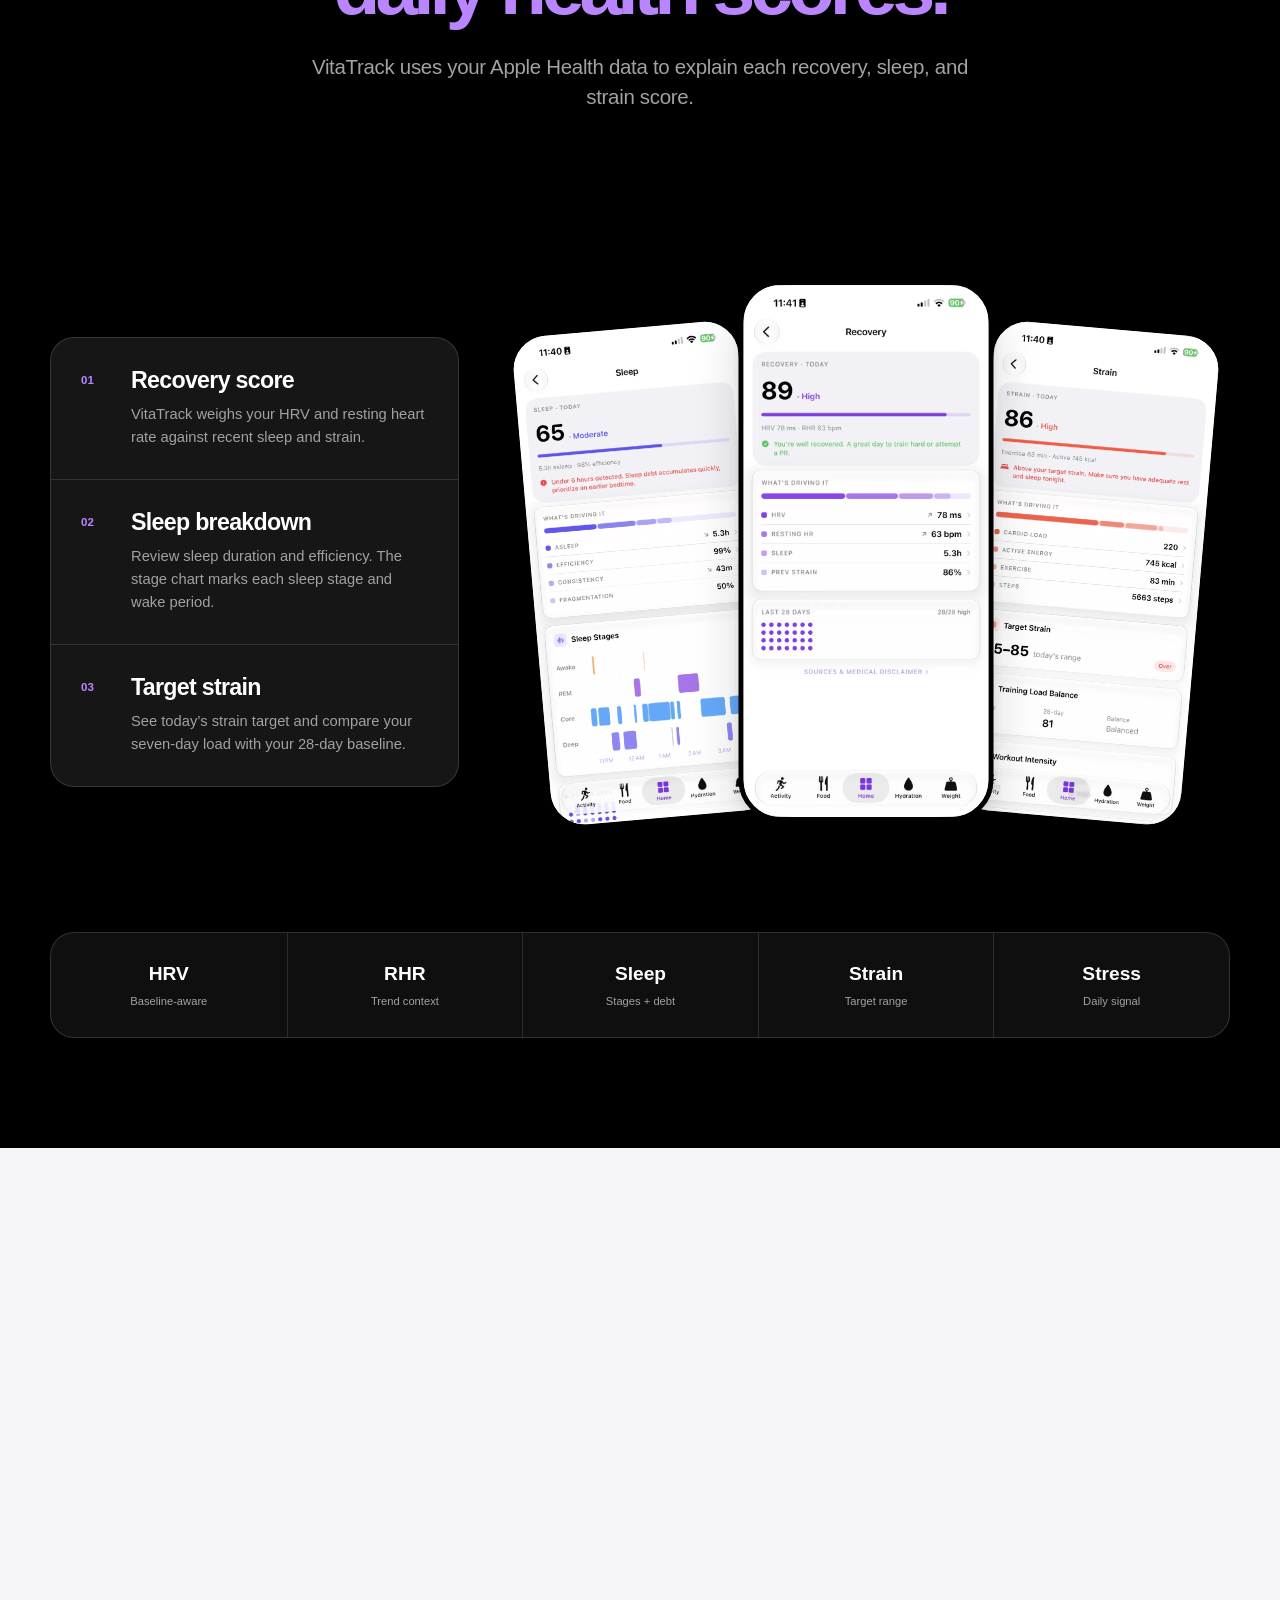
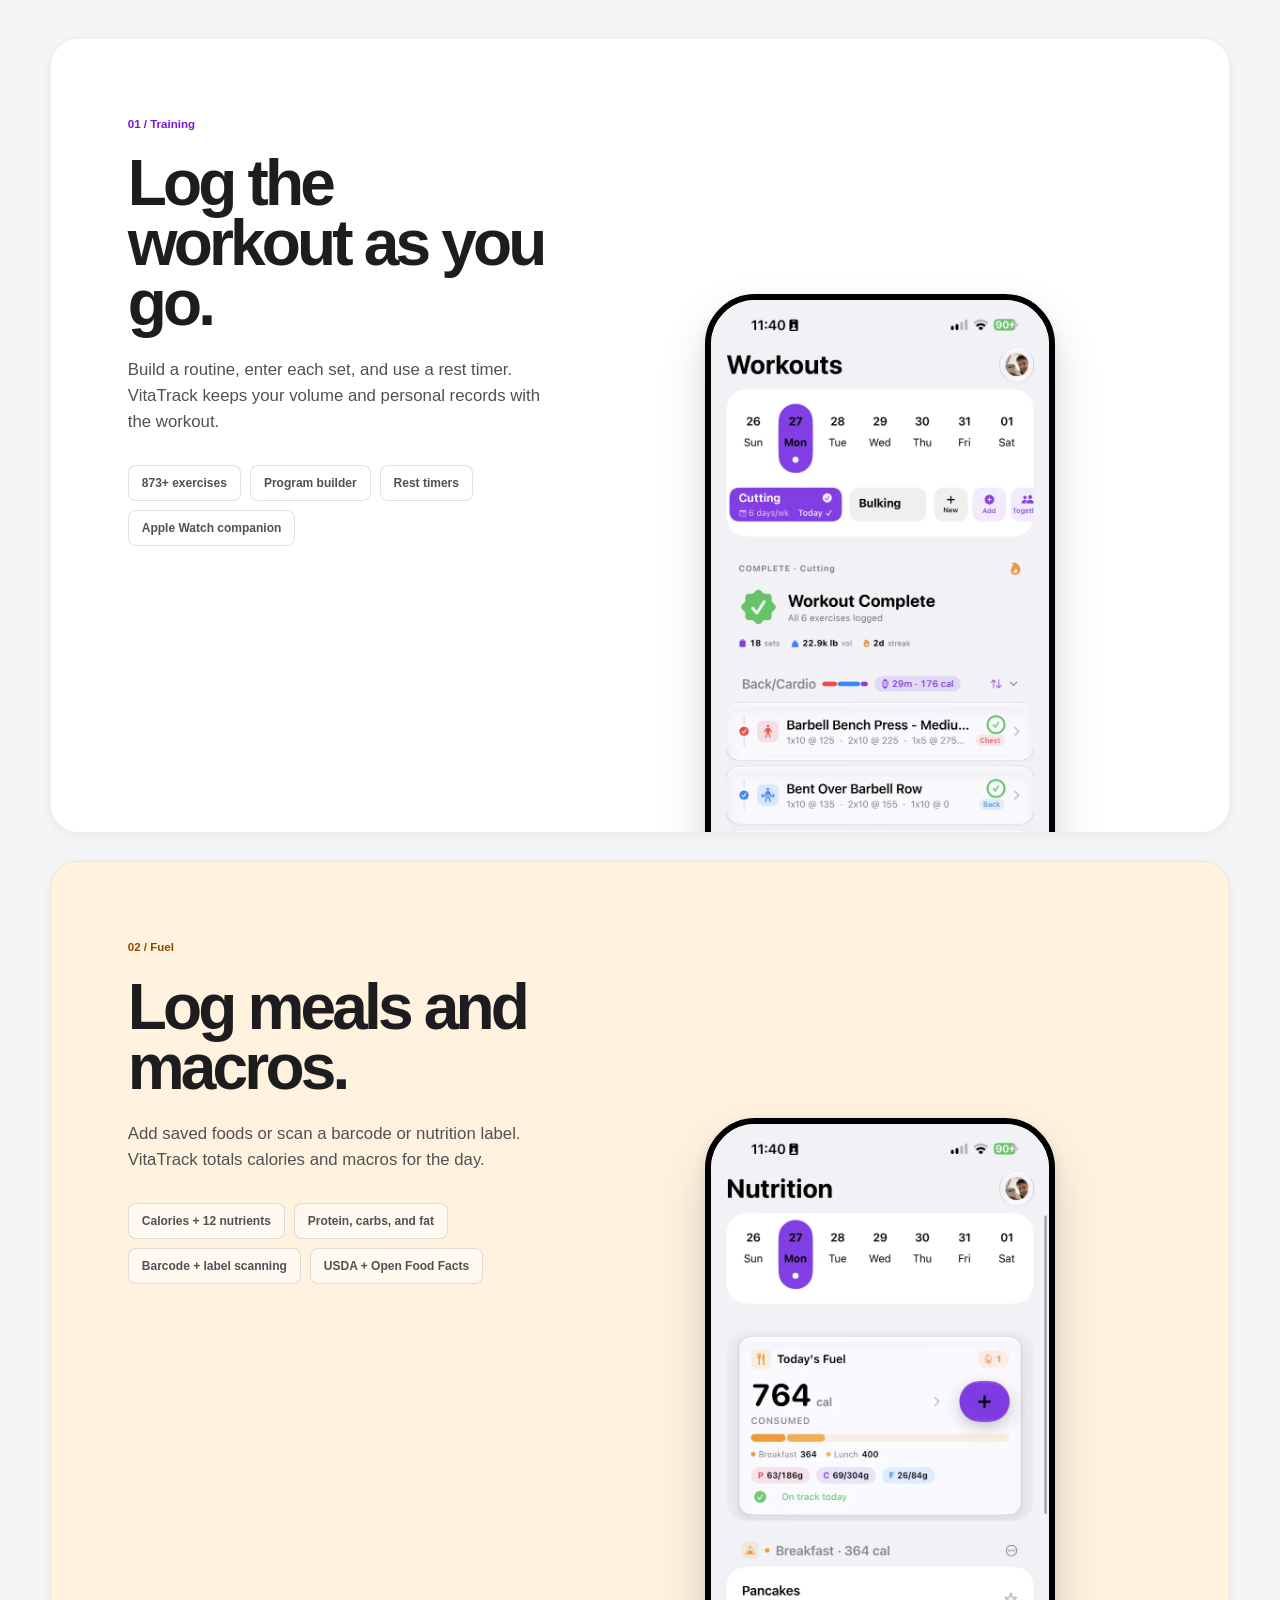
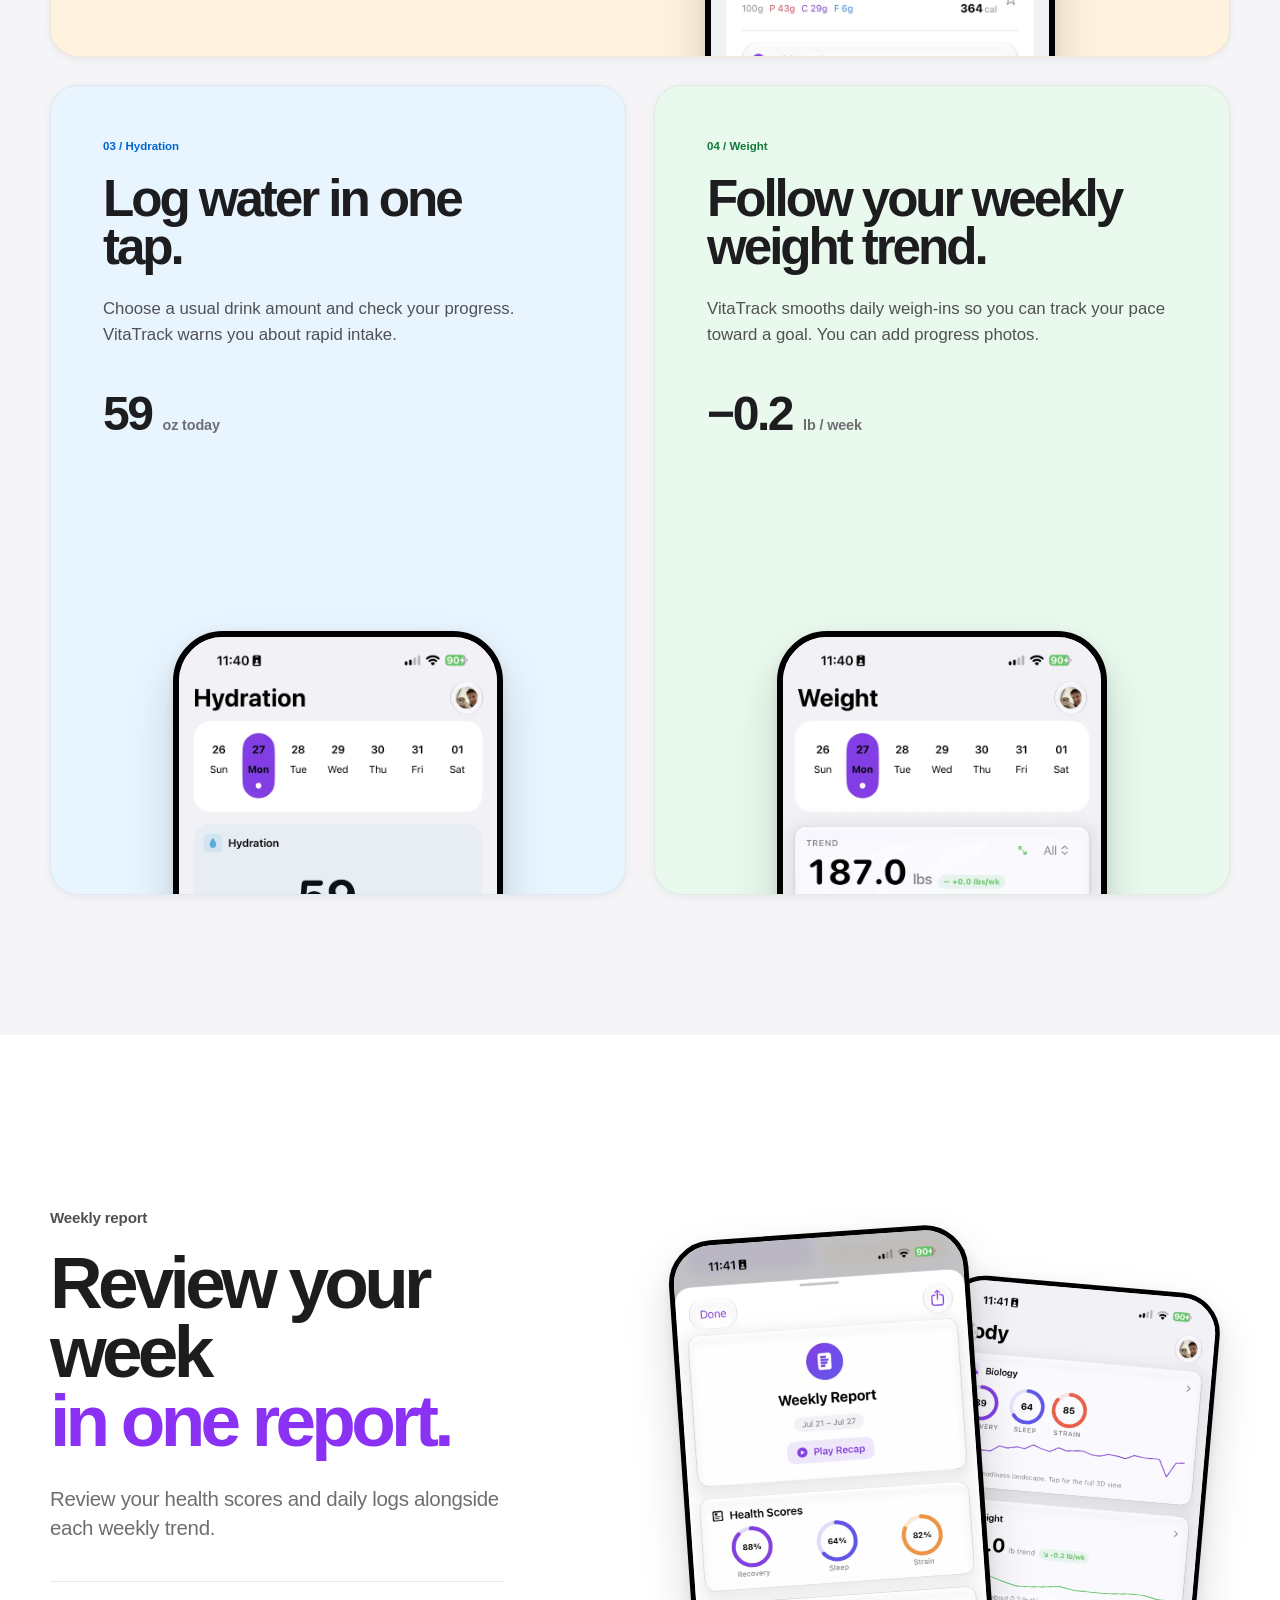
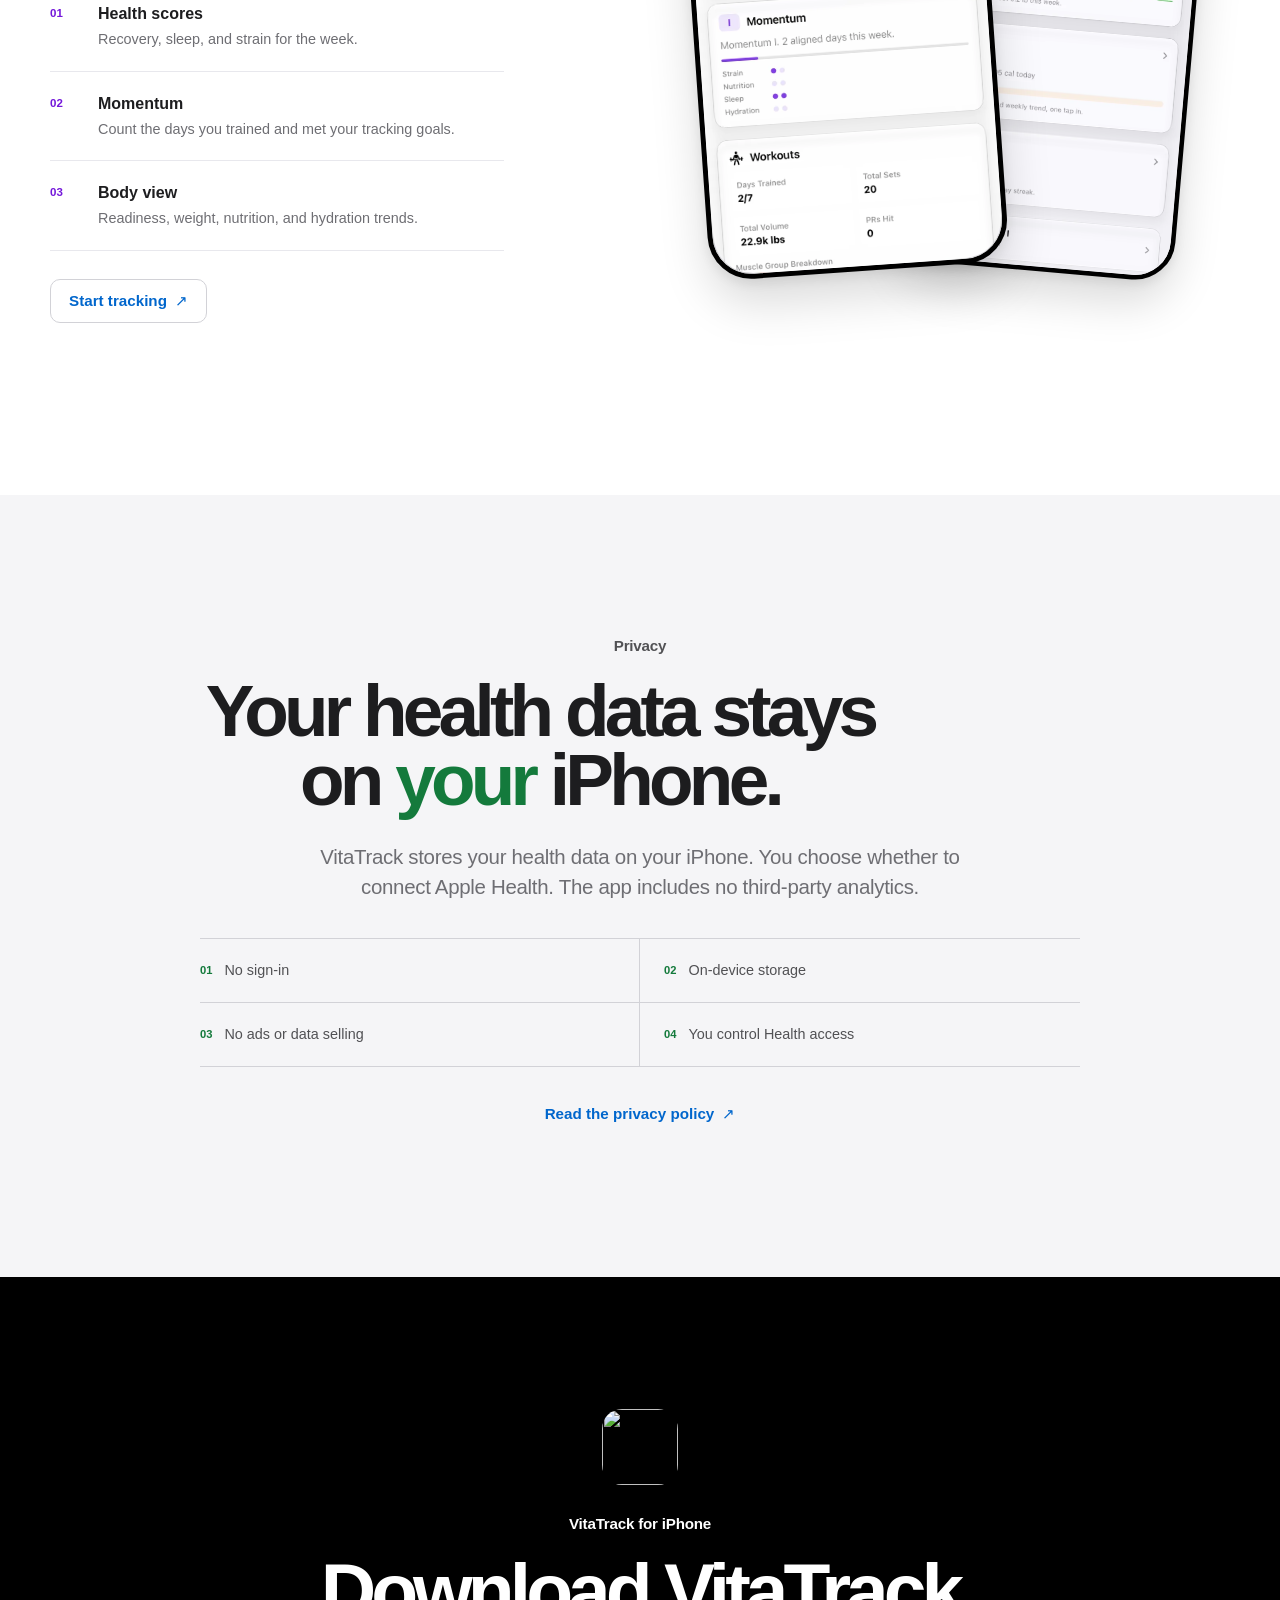
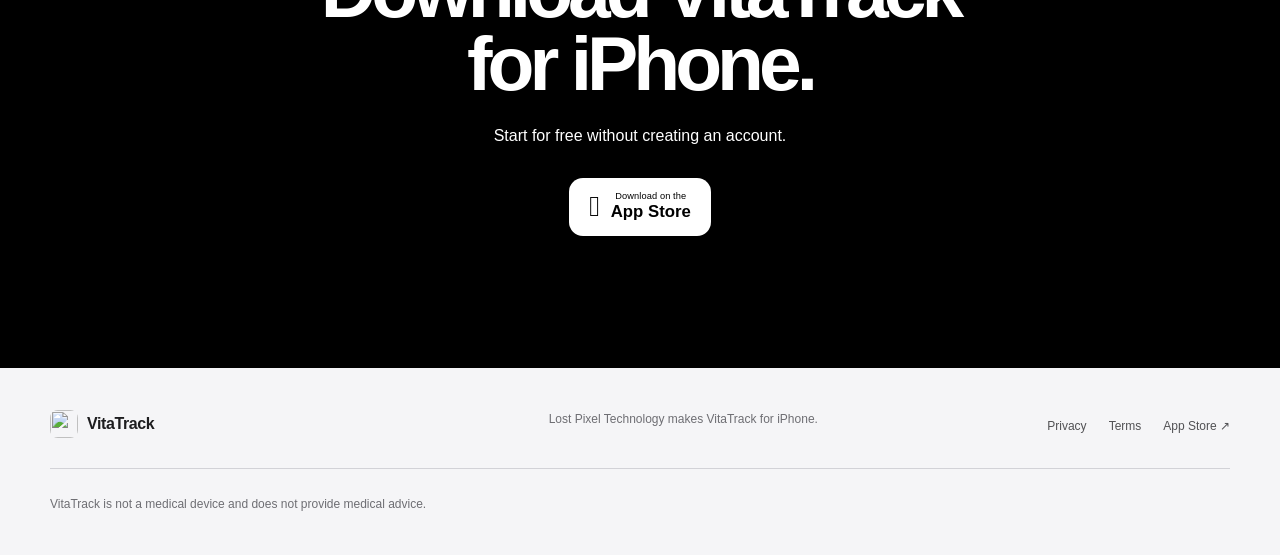
==== commit 1356c5fc: "Tighten VitaTrack product copy" ====
--- a/index.html
+++ b/index.html
@@ -44,7 +44,7 @@
       </a>
 
       <div class="nav-links" id="navLinks">
-        <a href="#intelligence">Intelligence</a>
+        <a href="#intelligence">Health Scores</a>
         <a href="#tracking">Tracking</a>
         <a href="#reports">Reports</a>
         <a href="#privacy">Privacy</a>
@@ -60,7 +60,7 @@
     </nav>
 
     <div class="mobile-menu" id="mobileMenu" inert>
-      <a href="#intelligence">Intelligence</a>
+      <a href="#intelligence">Health Scores</a>
       <a href="#tracking">Tracking</a>
       <a href="#reports">Reports</a>
       <a href="#privacy">Privacy</a>
@@ -73,9 +73,9 @@
       <div class="container hero-grid">
         <div class="hero-copy">
           <p class="eyebrow reveal">VitaTrack for iPhone</p>
-          <h1 class="reveal" data-delay="70">The full day,<br><span>in one app.</span></h1>
+          <h1 class="reveal" data-delay="70">Track your health<br><span>each day.</span></h1>
           <p class="hero-lede reveal" data-delay="140">
-            Log workouts, meals, water, and weight alongside recovery, sleep, and strain from Apple Health. No account required.
+            Log workouts, meals, water, and weight. VitaTrack adds recovery data from Apple Health.
           </p>
 
           <div class="hero-actions reveal" data-delay="210">
@@ -83,7 +83,7 @@
               <span class="apple-mark" aria-hidden="true"></span>
               <span><small>Download on the</small>App Store</span>
             </a>
-            <a class="text-link" href="#intelligence">See how it works <span aria-hidden="true">↓</span></a>
+            <a class="text-link" href="#intelligence">View health scores <span aria-hidden="true">↓</span></a>
           </div>
 
           <ul class="hero-trust reveal" data-delay="280" aria-label="VitaTrack benefits">
@@ -104,10 +104,10 @@
     <section class="intelligence" id="intelligence">
       <div class="container">
         <div class="section-heading section-heading-light">
-          <p class="eyebrow reveal">Recovery, sleep, and strain</p>
-          <h2 class="reveal">See why today<br><span>feels different.</span></h2>
+          <p class="eyebrow reveal">Apple Health scores</p>
+          <h2 class="reveal">Understand your<br><span>daily health scores.</span></h2>
           <p class="section-intro reveal">
-            VitaTrack shows the Apple Health signals behind each score, including HRV, resting heart rate, sleep, recent activity, and training load.
+            VitaTrack uses your Apple Health data to explain each recovery, sleep, and strain score.
           </p>
         </div>
 
@@ -117,21 +117,21 @@
               <span>01</span>
               <div>
                 <h3>Recovery score</h3>
-                <p>See HRV, resting heart rate, sleep, and recent strain together, with each driver listed below the score.</p>
+                <p>VitaTrack weighs your HRV and resting heart rate against recent sleep and strain.</p>
               </div>
             </div>
             <div class="score-step">
               <span>02</span>
               <div>
                 <h3>Sleep breakdown</h3>
-                <p>Review duration, efficiency, consistency, fragmentation, sleep stages, and accumulated sleep debt.</p>
+                <p>Review sleep duration and efficiency. The stage chart marks each sleep stage and wake period.</p>
               </div>
             </div>
             <div class="score-step">
               <span>03</span>
               <div>
                 <h3>Target strain</h3>
-                <p>Compare daily activity with your target range and see how the last seven days compare with the last 28.</p>
+                <p>See today’s strain target and compare your seven-day load with your 28-day baseline.</p>
               </div>
             </div>
           </article>
@@ -163,9 +163,9 @@
       <div class="container">
         <div class="section-heading">
           <p class="eyebrow reveal">Daily tracking</p>
-          <h2 class="reveal">Four logs.<br><span>One daily view.</span></h2>
+          <h2 class="reveal">Log workouts, meals,<br>water, and weight.</h2>
           <p class="section-intro reveal">
-            Workouts, food, water, and weight stay quick to enter and easy to review beside your Apple Health data.
+            You can add each log in a few taps and review it beside your Apple Health data.
           </p>
         </div>
 
@@ -173,7 +173,7 @@
           <div class="feature-copy">
             <div class="feature-index">01 / Training</div>
             <h3>Log the workout as you go.</h3>
-            <p>Build routines, enter weight and reps, run rest timers, track volume, and keep personal records with the workout.</p>
+            <p>Build a routine, enter each set, and use a rest timer. VitaTrack keeps your volume and personal records with the workout.</p>
             <ul class="feature-points">
               <li>873+ exercises</li>
               <li>Program builder</li>
@@ -191,8 +191,8 @@
         <article class="feature-panel feature-nutrition reveal">
           <div class="feature-copy">
             <div class="feature-index">02 / Fuel</div>
-            <h3>Meals and macros, without extra math.</h3>
-            <p>Log meals, track calories and macros, save frequent foods, and scan a barcode or nutrition label when it is faster.</p>
+            <h3>Log meals and macros.</h3>
+            <p>Add saved foods or scan a barcode or nutrition label. VitaTrack totals calories and macros for the day.</p>
             <ul class="feature-points">
               <li>Calories + 12 nutrients</li>
               <li>Protein, carbs, and fat</li>
@@ -211,8 +211,8 @@
           <article class="feature-card feature-hydration reveal">
             <div class="feature-card-copy">
               <div class="feature-index">03 / Hydration</div>
-              <h3>Add water in a tap.</h3>
-              <p>Use your usual drink amounts, check progress, and review rapid-intake warnings.</p>
+              <h3>Log water in one tap.</h3>
+              <p>Choose a usual drink amount and check your progress. VitaTrack warns you about rapid intake.</p>
               <span class="feature-stat">59 <small>oz today</small></span>
             </div>
             <div class="phone phone-card">
@@ -223,8 +223,8 @@
           <article class="feature-card feature-weight reveal" data-delay="90">
             <div class="feature-card-copy">
               <div class="feature-index">04 / Weight</div>
-              <h3>Watch the trend, not one weigh-in.</h3>
-              <p>Follow a smoothed weight trend, check your pace toward a goal, and keep optional progress photos together.</p>
+              <h3>Follow your weekly weight trend.</h3>
+              <p>VitaTrack smooths daily weigh-ins so you can track your pace toward a goal. You can add progress photos.</p>
               <span class="feature-stat">−0.2 <small>lb / week</small></span>
             </div>
             <div class="phone phone-card">
@@ -239,14 +239,14 @@
       <div class="reports-grid container">
         <div class="reports-copy">
           <p class="eyebrow reveal">Weekly report</p>
-          <h2 class="reveal">A clear look<br><span>at the week.</span></h2>
+          <h2 class="reveal">Review your week<br><span>in one report.</span></h2>
           <p class="section-intro reveal">
-            Review recovery, sleep, strain, workouts, nutrition, water, weight, and habit consistency in one report.
+            Review your health scores and daily logs alongside each weekly trend.
           </p>
 
           <div class="report-list reveal">
             <div><span>01</span><p><strong>Health scores</strong>Recovery, sleep, and strain for the week.</p></div>
-            <div><span>02</span><p><strong>Momentum</strong>Days when training, food, sleep, and water stayed aligned.</p></div>
+            <div><span>02</span><p><strong>Momentum</strong>Count the days you trained and met your tracking goals.</p></div>
             <div><span>03</span><p><strong>Body view</strong>Readiness, weight, nutrition, and hydration trends.</p></div>
           </div>
 
@@ -270,7 +270,7 @@
           <p class="eyebrow reveal">Privacy</p>
           <h2 class="reveal">Your health data stays on <span>your</span> iPhone.</h2>
           <p class="section-intro reveal">
-            VitaTrack requires no account. Personal health data is stored on your device, Apple Health access is optional, and the app has no third-party analytics.
+            VitaTrack stores your health data on your iPhone. You choose whether to connect Apple Health. The app includes no third-party analytics.
           </p>
           <ul class="privacy-list reveal">
             <li><span>01</span>No sign-in</li>
@@ -287,8 +287,8 @@
       <div class="container final-cta-inner reveal">
         <img src="Untitled.png" width="88" height="88" alt="">
         <p class="eyebrow">VitaTrack for iPhone</p>
-        <h2>Everything you track.<br>One place to see it.</h2>
-        <p>Free to start. No account.</p>
+        <h2>Download VitaTrack<br>for iPhone.</h2>
+        <p>Start for free without creating an account.</p>
         <a class="app-store-button app-store-button-light" href="https://apps.apple.com/app/id6744783922">
           <span class="apple-mark" aria-hidden="true"></span>
           <span><small>Download on the</small>App Store</span>
@@ -303,7 +303,7 @@
         <img src="Untitled.png" width="34" height="34" alt="">
         <span>VitaTrack</span>
       </a>
-      <p>Whole-health tracking for iPhone.<br>A Lost Pixel Technology product.</p>
+      <p>Lost Pixel Technology makes VitaTrack for iPhone.</p>
       <div class="footer-links">
         <a href="Privacy Policy.html">Privacy</a>
         <a href="Terms of Service.html">Terms</a>
--- a/styleSheet.css
+++ b/styleSheet.css
@@ -269,12 +269,12 @@
 }
 
 .hero {
-  min-height: 1120px;
+  min-height: 1040px;
   background: var(--surface-elevated);
 }
 
 .hero-grid {
-  padding-block: clamp(86px, 10vw, 132px) 0;
+  padding-block: clamp(72px, 7vw, 96px) 0;
   display: grid;
   justify-items: center;
   text-align: center;
@@ -383,8 +383,8 @@
   position: relative;
   z-index: 2;
   width: min(1040px, 100%);
-  height: 670px;
-  margin-top: 48px;
+  height: 620px;
+  margin-top: 32px;
 }
 
 .phone {
@@ -1192,11 +1192,11 @@
   }
 
   .hero {
-    min-height: 950px;
+    min-height: 900px;
   }
 
   .hero-grid {
-    padding-top: 68px;
+    padding-top: 52px;
   }
 
   .hero-copy h1 {
@@ -1222,7 +1222,7 @@
   .hero-stage {
     width: calc(100% + 12px);
     height: 520px;
-    margin-top: 36px;
+    margin-top: 26px;
   }
 
   .phone {
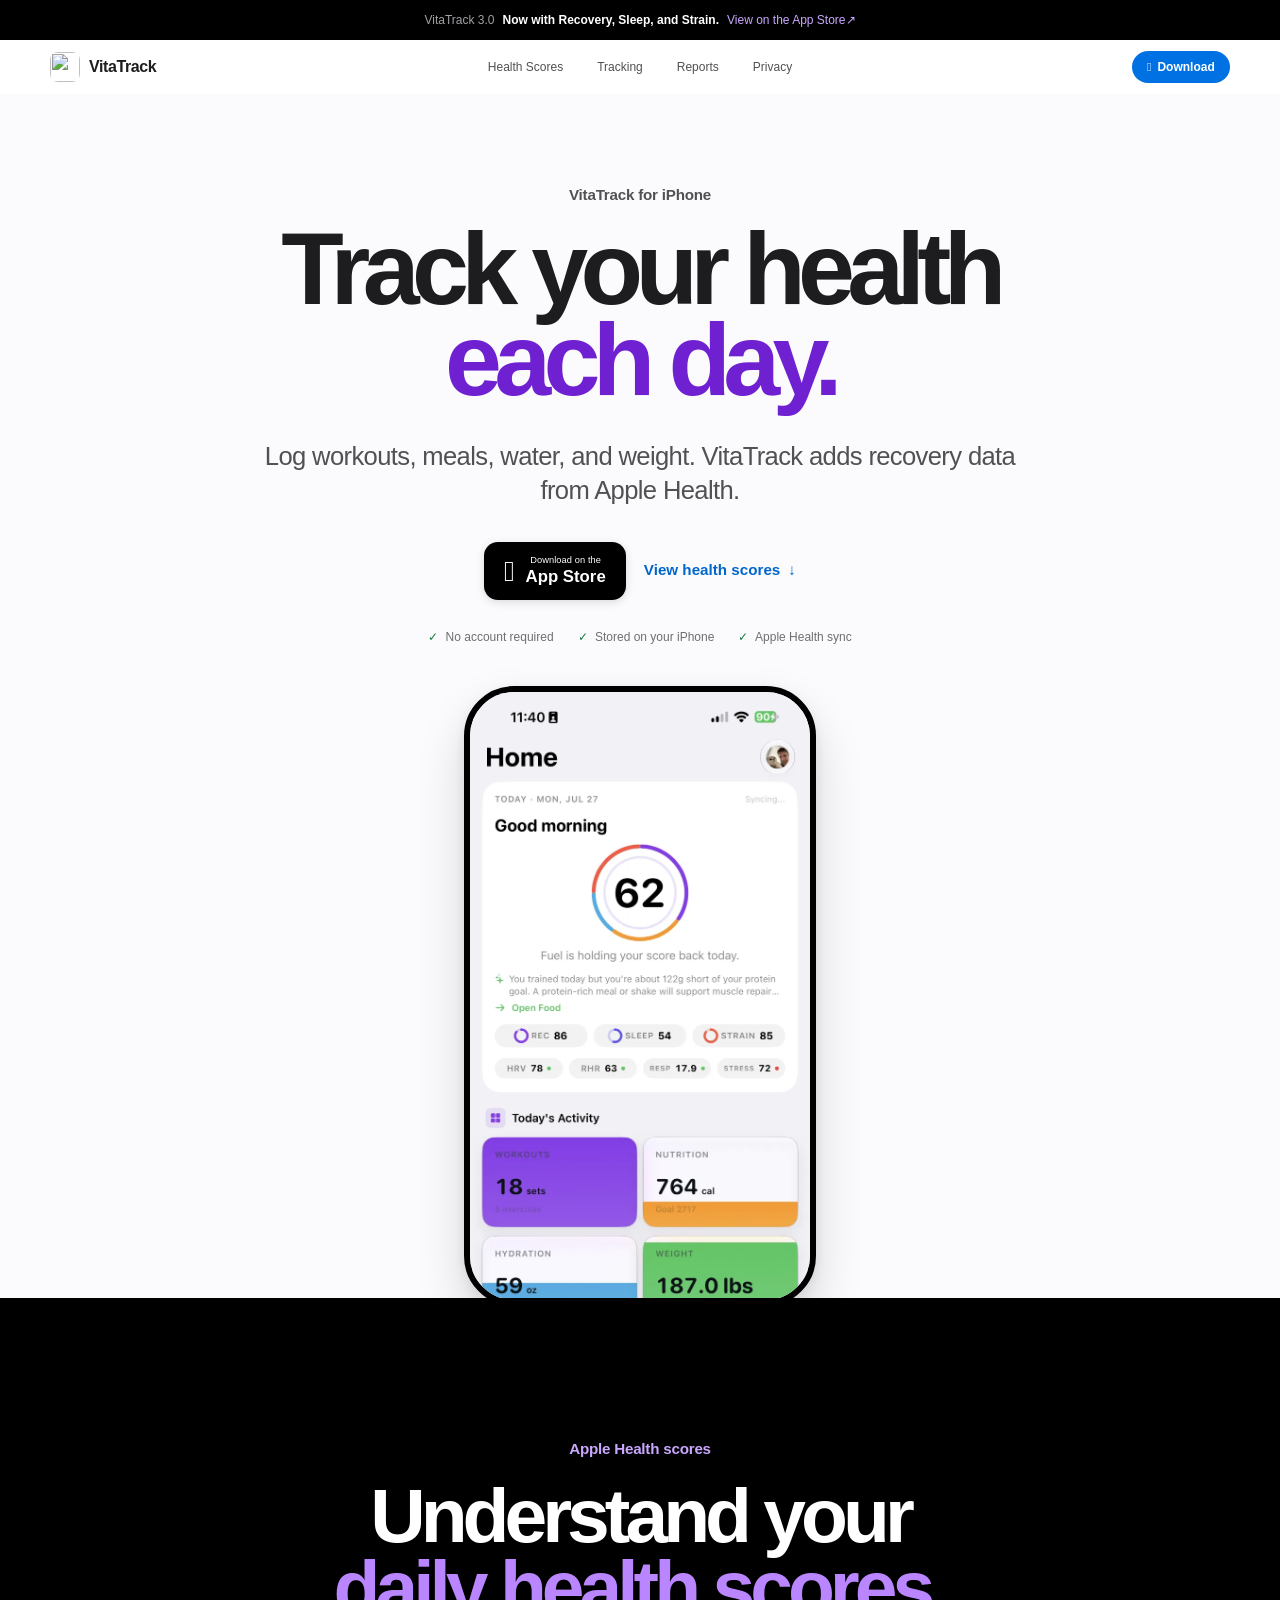
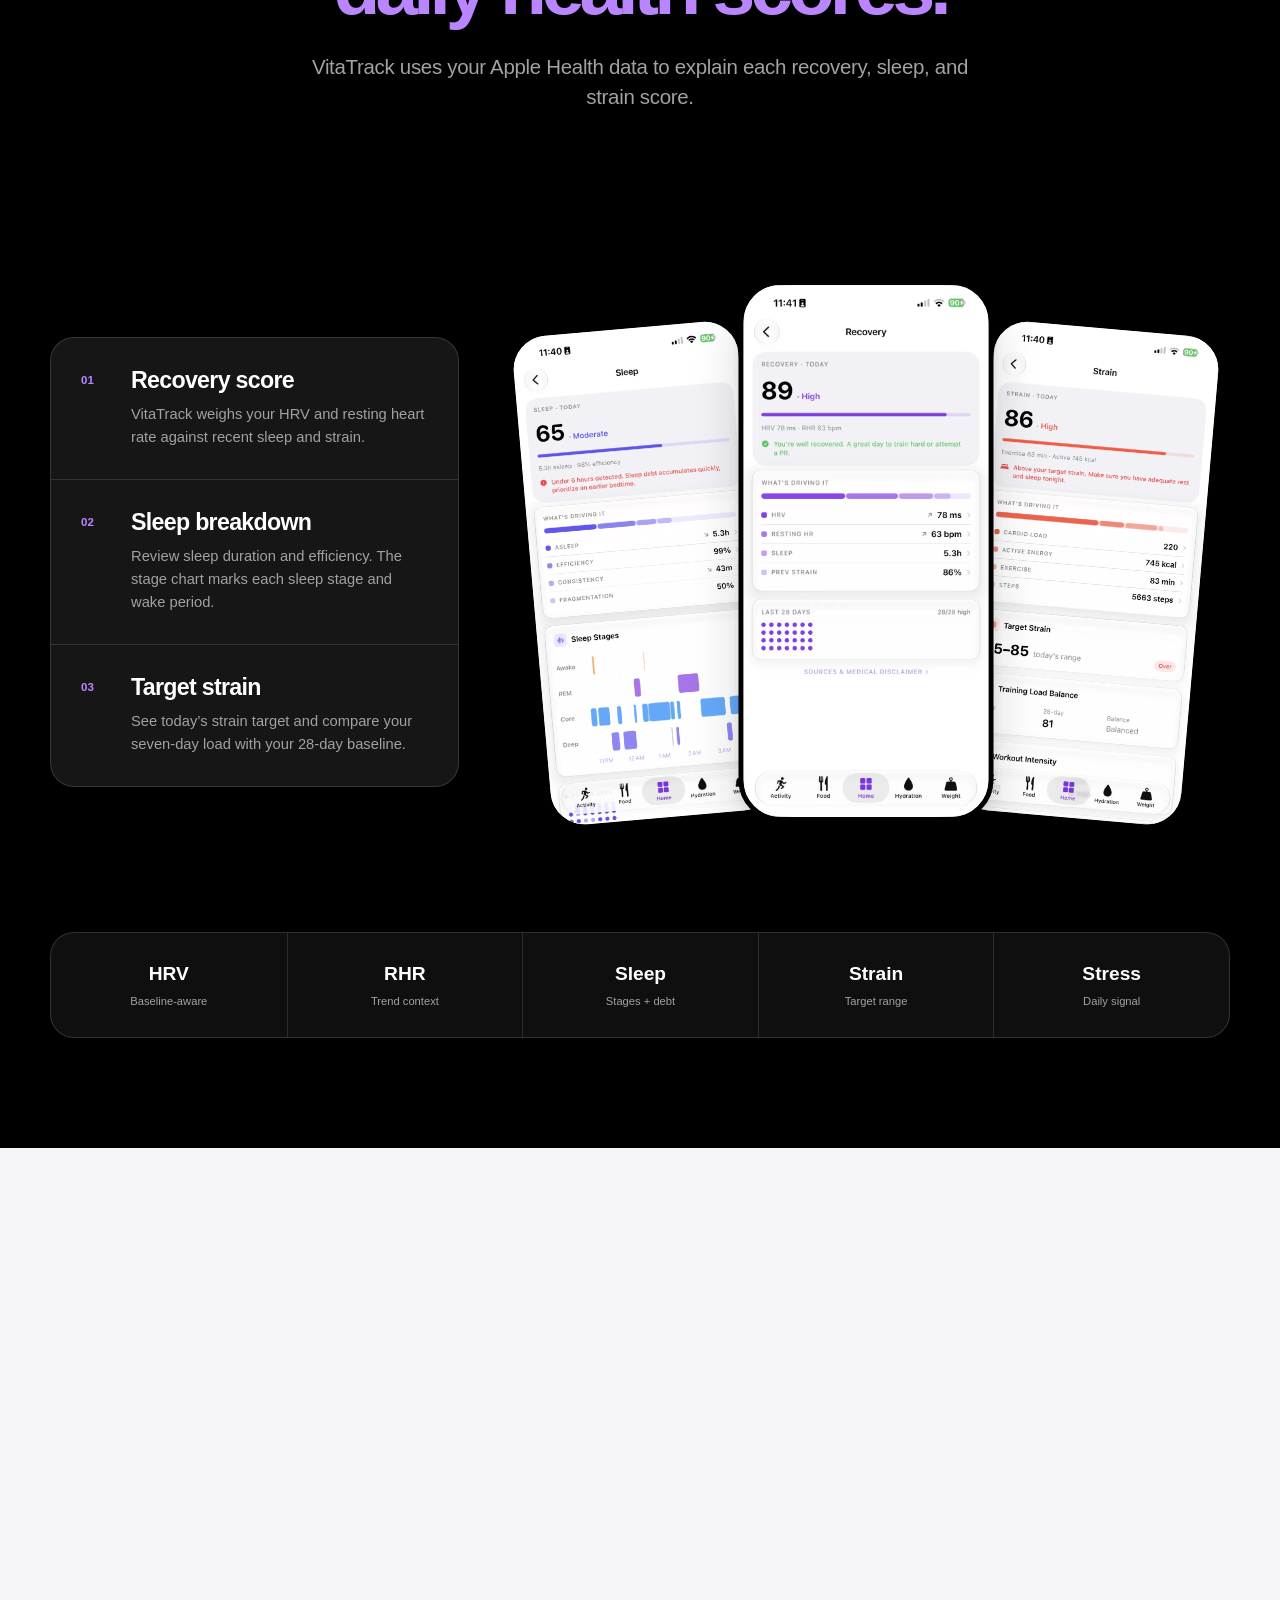
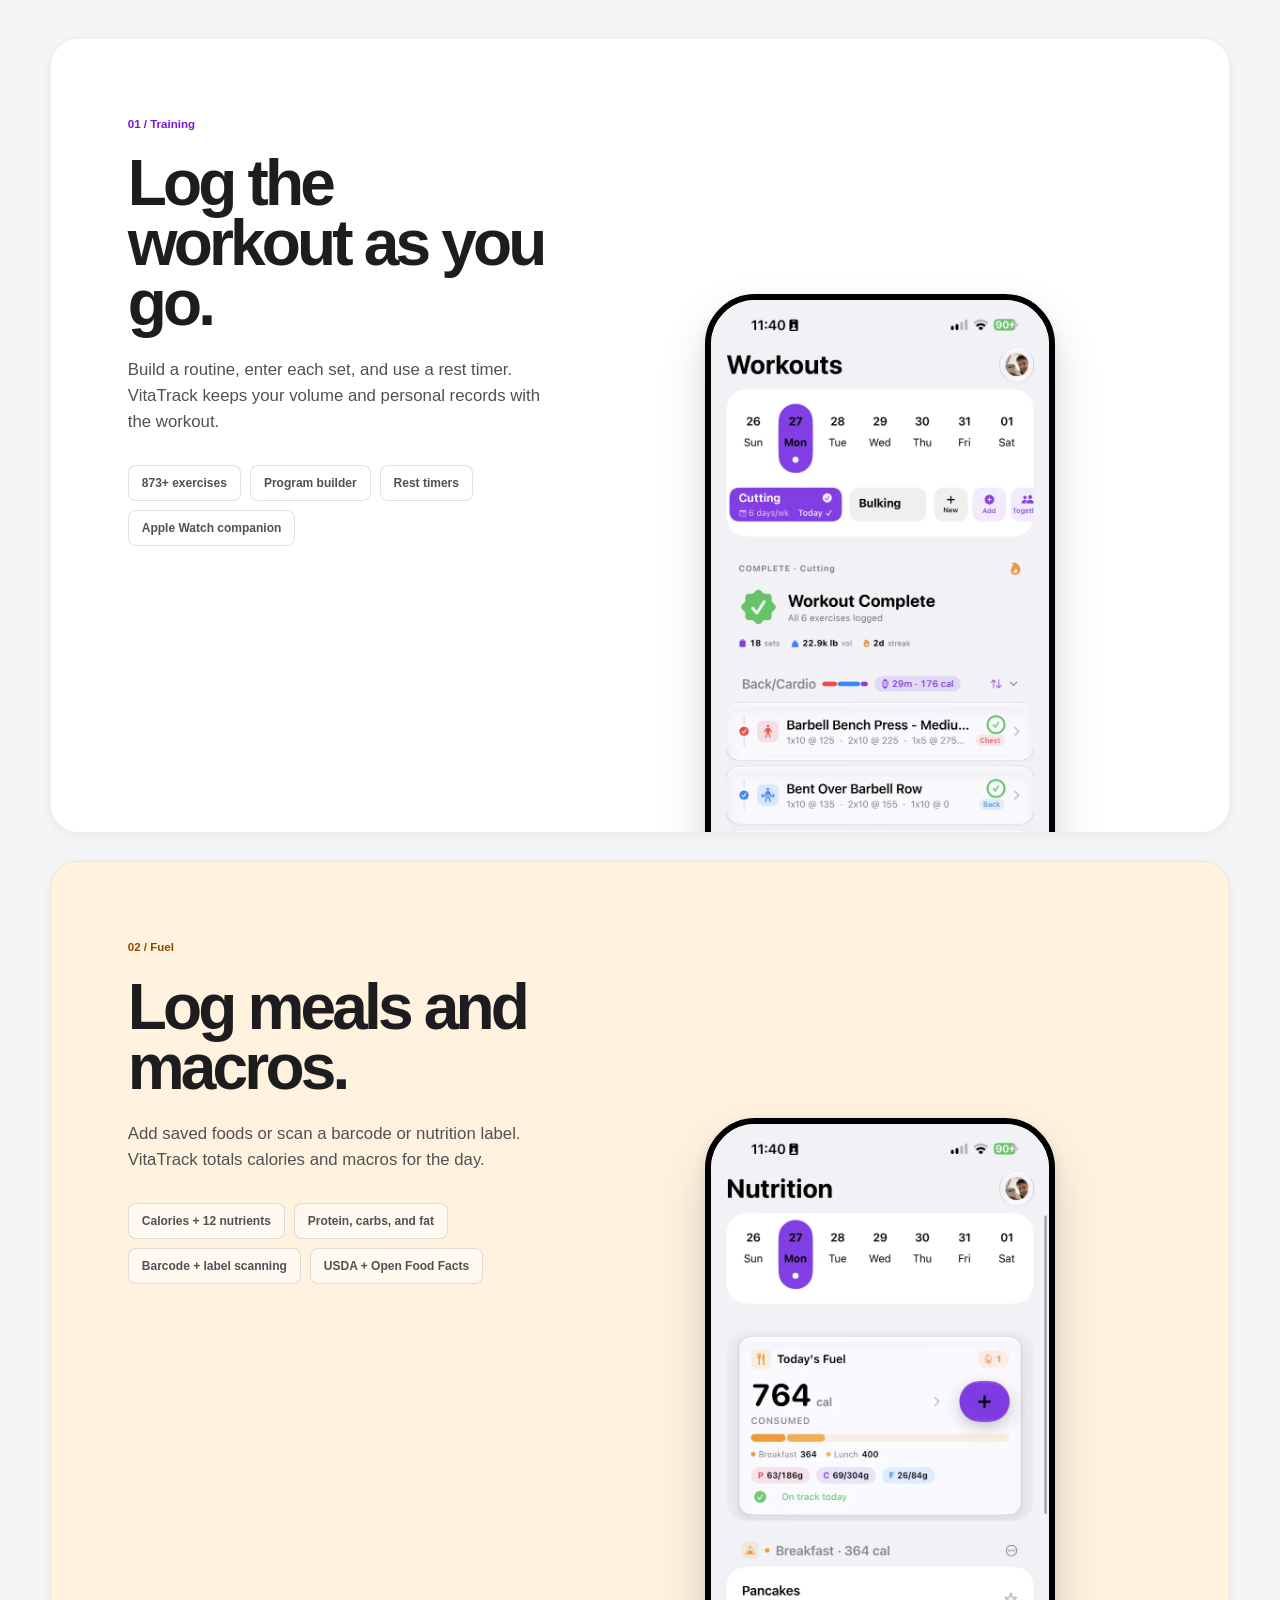
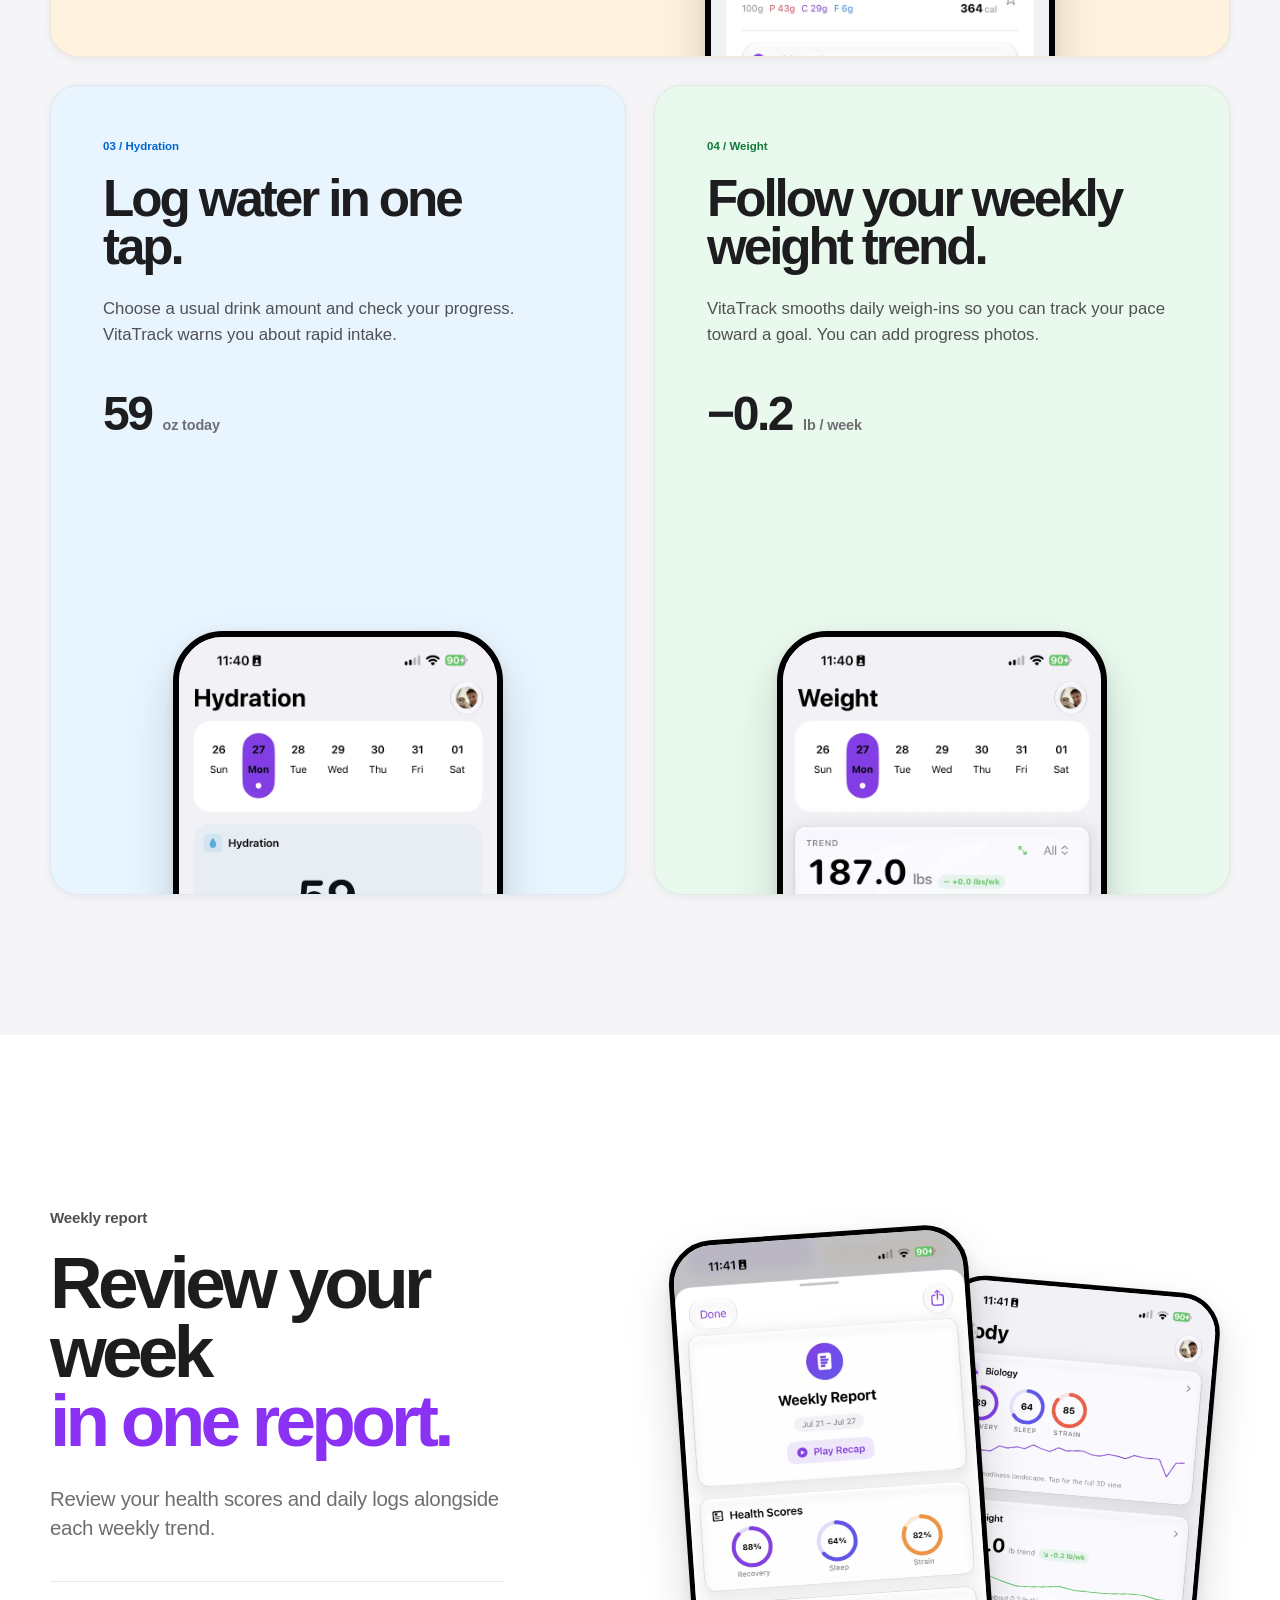
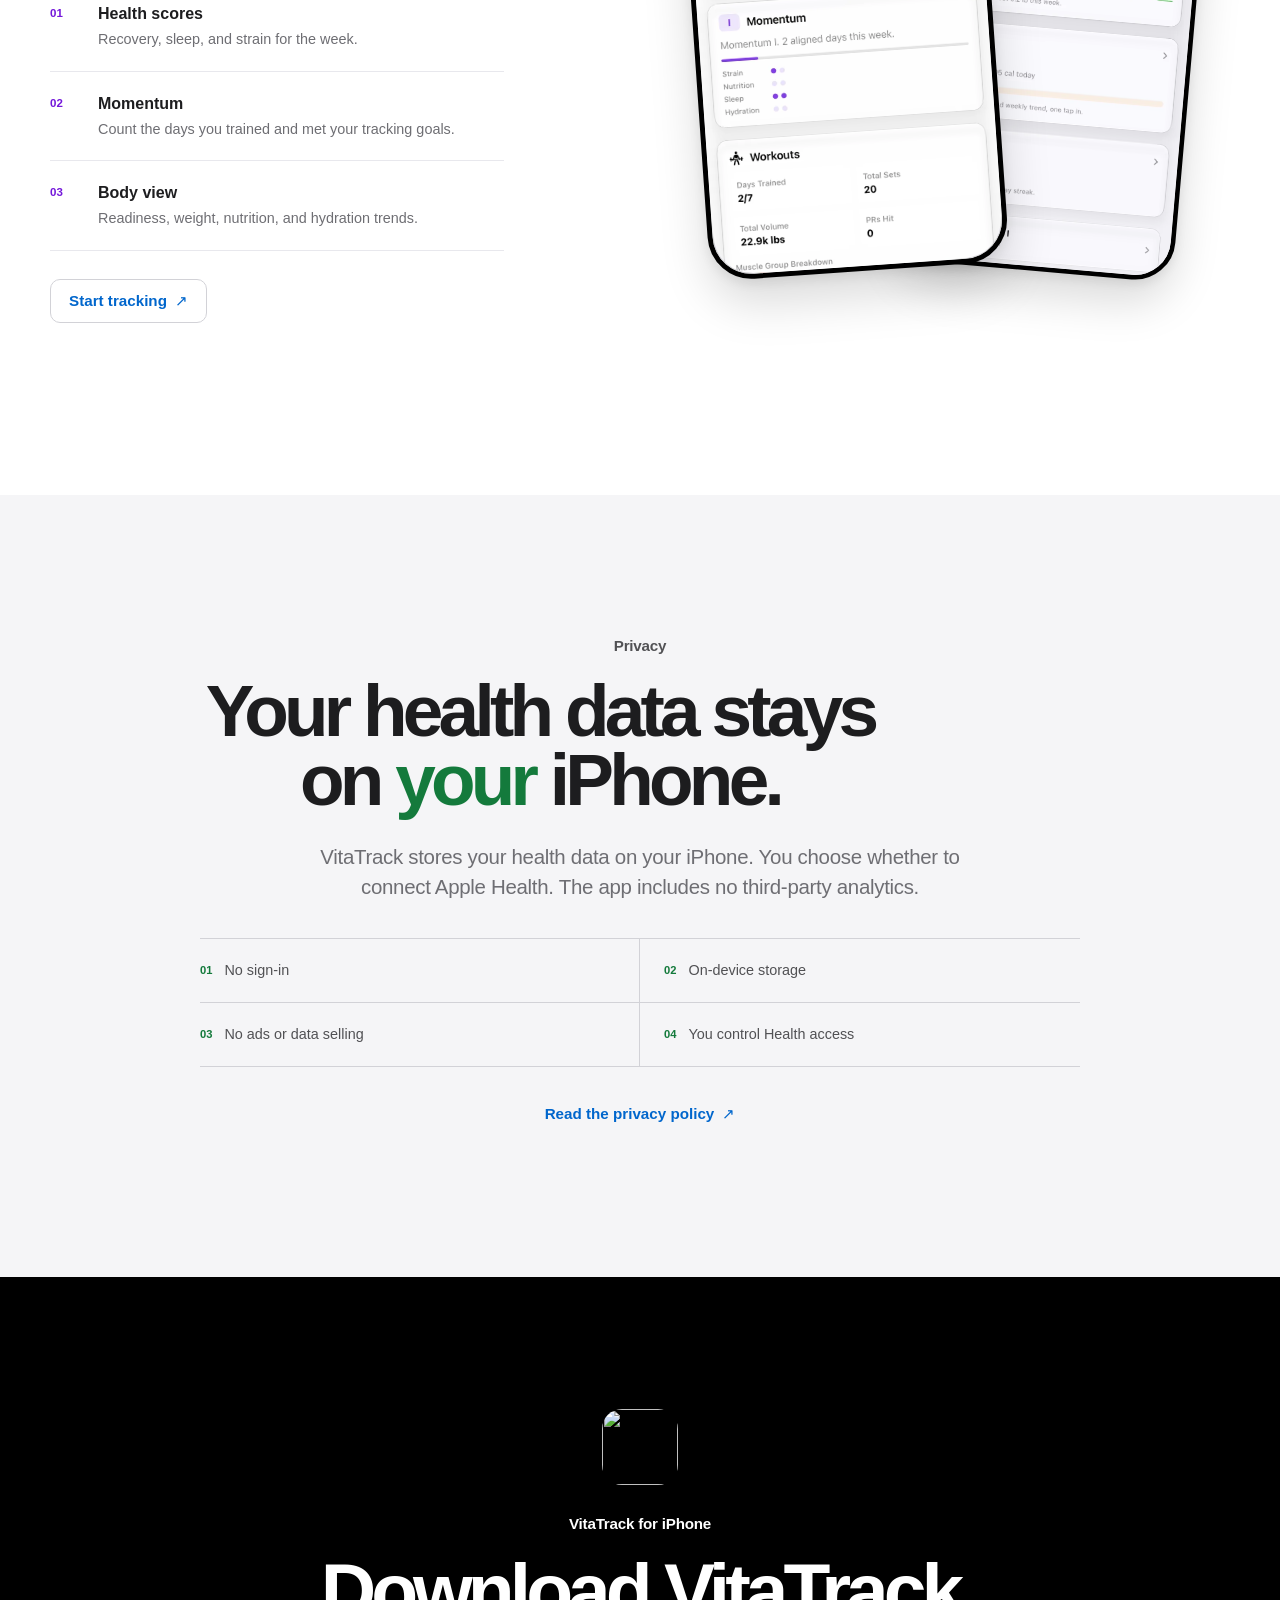
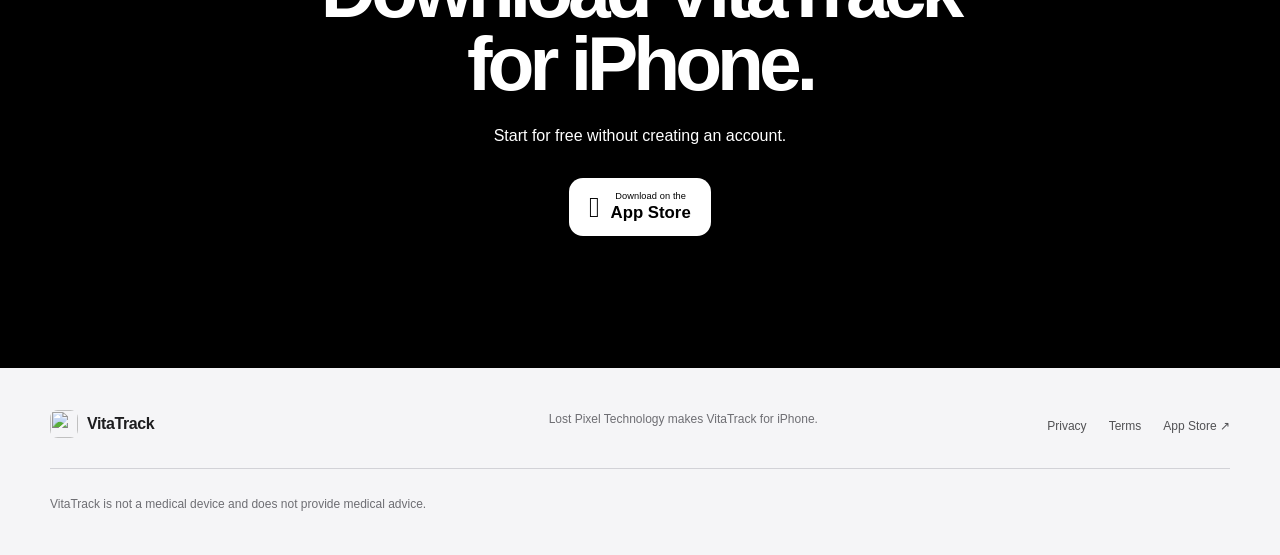
==== commit ef9a6079: "Add purposeful scroll motion" ====
--- a/index.html
+++ b/index.html
@@ -23,7 +23,11 @@
   <meta name="twitter:title" content="VitaTrack - Health Tracking for iPhone">
   <meta name="twitter:description" content="Workouts and Apple Health data in one private iPhone app.">
   <meta name="twitter:image" content="https://joeyt1103.github.io/VitaTrackSite/assets/og.png">
+  <link rel="stylesheet" href="https://unpkg.com/lenis@1.3.25/dist/lenis.css">
   <link rel="stylesheet" href="styleSheet.css">
+  <script src="https://cdn.jsdelivr.net/npm/gsap@3.15.0/dist/gsap.min.js" defer></script>
+  <script src="https://cdn.jsdelivr.net/npm/gsap@3.15.0/dist/ScrollTrigger.min.js" defer></script>
+  <script src="https://unpkg.com/lenis@1.3.25/dist/lenis.min.js" defer></script>
   <script src="script.js" defer></script>
 </head>
 <body>
@@ -50,7 +54,7 @@
         <a href="#privacy">Privacy</a>
       </div>
 
-      <a class="nav-download" href="https://apps.apple.com/app/id6744783922">
+      <a class="nav-download" href="https://apps.apple.com/app/id6744783922" data-magnetic>
         <span aria-hidden="true"></span> Download
       </a>
 
@@ -79,7 +83,7 @@
           </p>
 
           <div class="hero-actions reveal" data-delay="210">
-            <a class="app-store-button" href="https://apps.apple.com/app/id6744783922">
+            <a class="app-store-button" href="https://apps.apple.com/app/id6744783922" data-magnetic>
               <span class="apple-mark" aria-hidden="true"></span>
               <span><small>Download on the</small>App Store</span>
             </a>
@@ -250,7 +254,7 @@
             <div><span>03</span><p><strong>Body view</strong>Readiness, weight, nutrition, and hydration trends.</p></div>
           </div>
 
-          <a class="outline-button reveal" href="https://apps.apple.com/app/id6744783922">Start tracking <span aria-hidden="true">↗</span></a>
+          <a class="outline-button reveal" href="https://apps.apple.com/app/id6744783922" data-magnetic>Start tracking <span aria-hidden="true">↗</span></a>
         </div>
 
         <div class="report-stage reveal" data-delay="90">
@@ -289,7 +293,7 @@
         <p class="eyebrow">VitaTrack for iPhone</p>
         <h2>Download VitaTrack<br>for iPhone.</h2>
         <p>Start for free without creating an account.</p>
-        <a class="app-store-button app-store-button-light" href="https://apps.apple.com/app/id6744783922">
+        <a class="app-store-button app-store-button-light" href="https://apps.apple.com/app/id6744783922" data-magnetic>
           <span class="apple-mark" aria-hidden="true"></span>
           <span><small>Download on the</small>App Store</span>
         </a>
--- a/styleSheet.css
+++ b/styleSheet.css
@@ -231,6 +231,11 @@
   color: var(--ink-strong);
 }
 
+.nav-links a[aria-current="location"] {
+  color: var(--ink-strong);
+  font-weight: 600;
+}
+
 .nav-download {
   justify-self: end;
   min-height: 32px;
@@ -401,11 +406,12 @@
 }
 
 .phone-hero {
+  --phone-shift: 0px;
   position: absolute;
   inset: 0;
   width: 352px;
   margin: auto;
-  transform: translateY(8px);
+  transform: translateY(calc(8px + var(--phone-shift)));
 }
 
 .section-heading {
@@ -526,19 +532,22 @@
 }
 
 .phone-back {
+  --phone-shift: 0px;
   inset-inline-start: 2%;
-  transform: translateY(-48%) rotate(-5deg) scale(0.92);
+  transform: translateY(calc(-48% + var(--phone-shift))) rotate(-5deg) scale(0.92);
 }
 
 .phone-front {
+  --phone-shift: 0px;
   inset-inline-start: 50%;
   z-index: 3;
-  transform: translate(-50%, -52%);
+  transform: translate(-50%, calc(-52% + var(--phone-shift)));
 }
 
 .phone-side {
+  --phone-shift: 0px;
   inset-inline-end: 2%;
-  transform: translateY(-48%) rotate(5deg) scale(0.92);
+  transform: translateY(calc(-48% + var(--phone-shift))) rotate(5deg) scale(0.92);
 }
 
 .metric-strip {
@@ -676,11 +685,12 @@
 }
 
 .phone-feature {
+  --phone-shift: 0px;
   position: absolute;
   inset: auto 50% -285px auto;
   z-index: 2;
   width: 350px;
-  transform: translateX(50%);
+  transform: translateX(50%) translateY(var(--phone-shift));
 }
 
 .feature-split {
@@ -731,10 +741,11 @@
 }
 
 .phone-card {
+  --phone-shift: 0px;
   position: absolute;
   inset: auto 50% -440px;
   width: 330px;
-  transform: translateX(-50%);
+  transform: translateX(-50%) translateY(var(--phone-shift));
 }
 
 .reports {
@@ -811,14 +822,16 @@
 }
 
 .phone-report-front {
+  --phone-shift: 0px;
   inset-inline-start: 40%;
   z-index: 3;
-  transform: translate(-50%, -52%) rotate(-4deg);
+  transform: translate(-50%, calc(-52% + var(--phone-shift))) rotate(-4deg);
 }
 
 .phone-report-back {
+  --phone-shift: 0px;
   inset-inline-end: 3%;
-  transform: translateY(-48%) rotate(5deg) scale(0.92);
+  transform: translateY(calc(-48% + var(--phone-shift))) rotate(5deg) scale(0.92);
 }
 
 .privacy {
@@ -986,12 +999,19 @@
 
 .js .reveal {
   opacity: 0;
+  visibility: hidden;
 }
 
 .js .reveal.is-visible {
   opacity: 1;
-  transition: opacity 300ms ease;
+  visibility: visible;
+  transform: translateY(0);
+  transition: opacity 420ms var(--ease), transform 520ms var(--ease);
   transition-delay: var(--delay, 0ms);
+}
+
+[data-magnetic] {
+  will-change: transform;
 }
 
 @media (max-width: 1040px) {
@@ -1441,6 +1461,7 @@
 
   .js .reveal {
     opacity: 1;
+    visibility: visible;
     transform: none;
   }
 }
